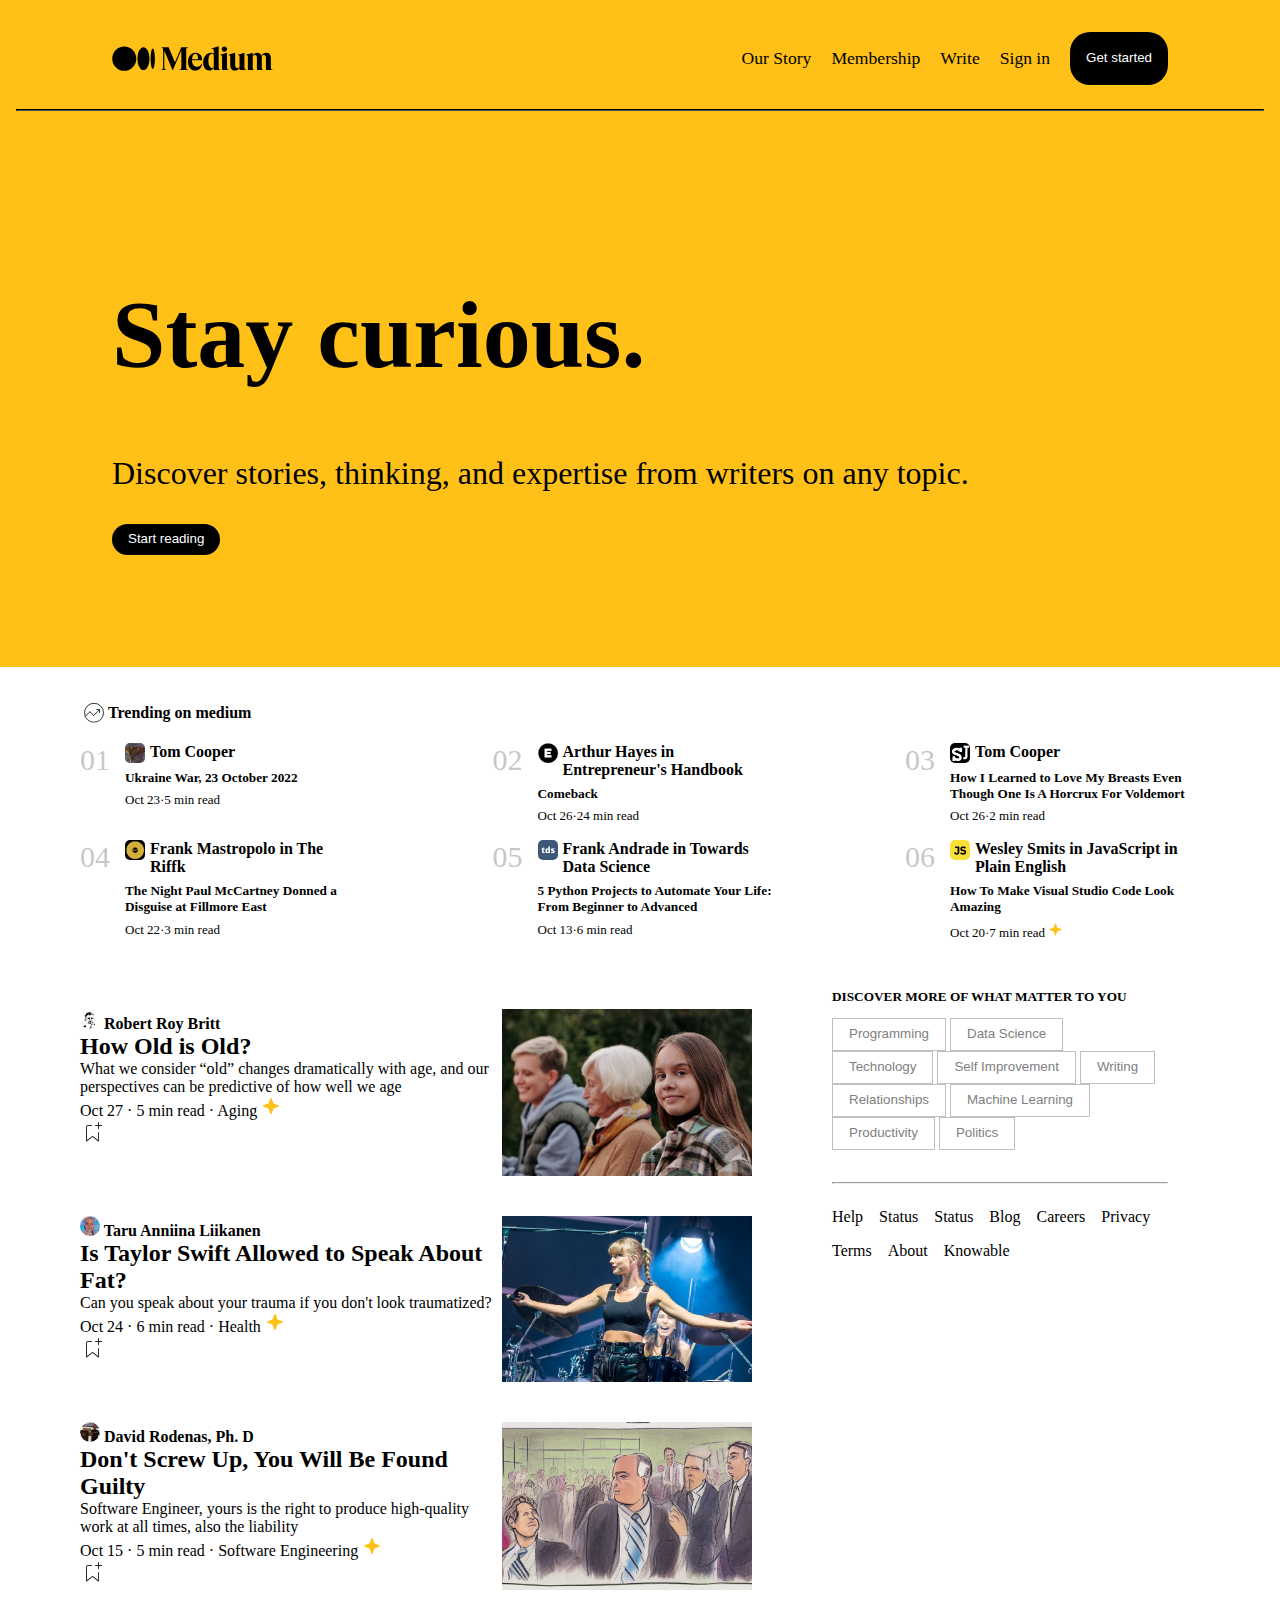
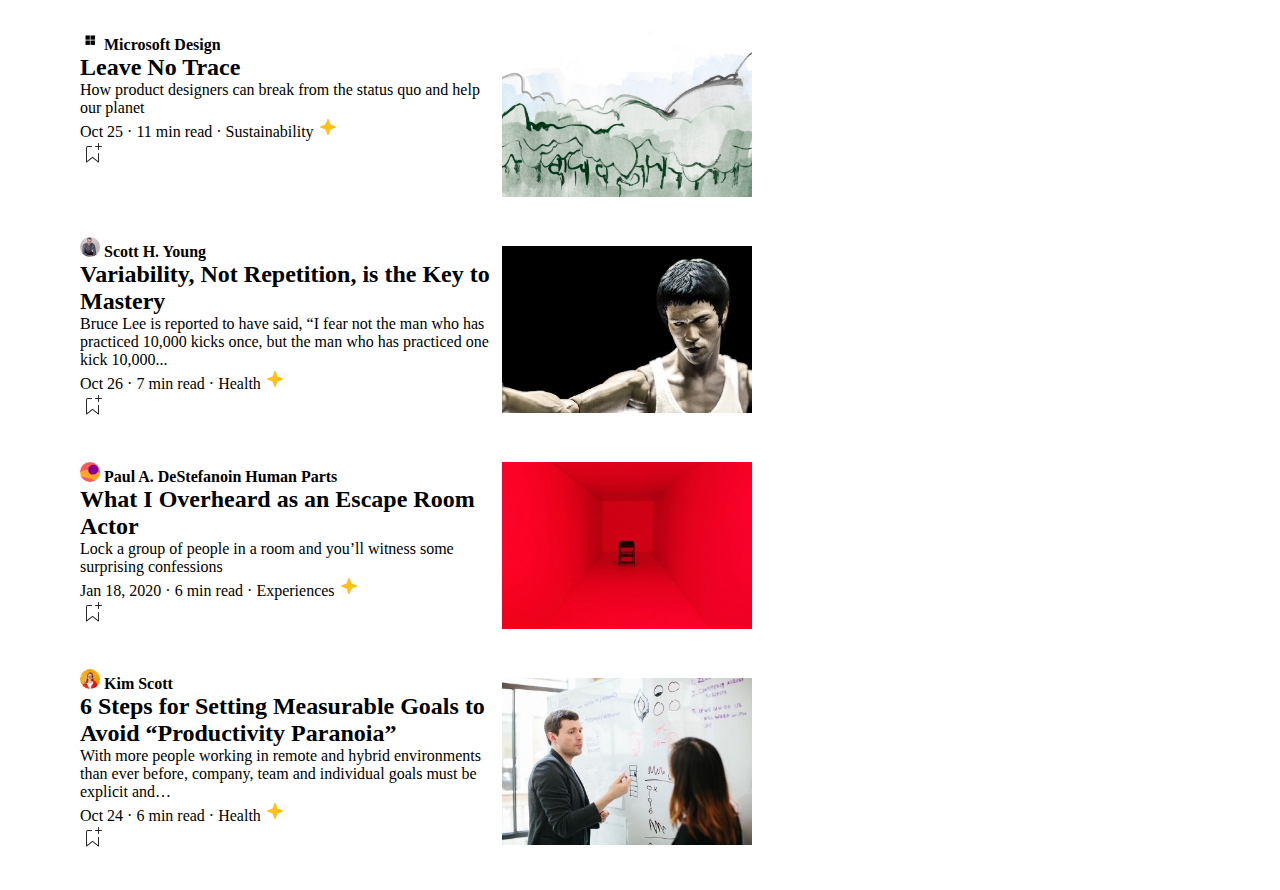
==== index.html @ c9908cb6 "Initial commit" ====
<!DOCTYPE html>
<html lang="en">
  <head>
    <meta charset="UTF-8" />
    <meta http-equiv="X-UA-Compatible" content="IE=edge" />
    <meta name="viewport" content="width=device-width, initial-scale=1.0" />
    <title>Document</title>
    <!-- <link
      rel="stylesheet"
      href="/S5-P-Medium-Clone-Start/assets/css/reset.css"
    /> -->
    <link rel="stylesheet" href="style.css" />
  </head>
  <body>
    <header>
      <nav class="mainNav">
        <img
          src="/S5-P-Medium-Clone-Start/assets/imgs/svg/logo.svg"
          alt="logo"
        />
        <div class="menu">
          <ul>
            <li>Our Story</li>
            <li>Membership</li>
            <li>Write</li>
            <li>Sign in</li>
          </ul>
          <button>Get started</button>
        </div>
      </nav>
      <hr />
      <div class="start">
        <div class="allStart">
          <h1>Stay curious.</h1>
          <p>
            Discover stories, thinking, and expertise from writers on any topic.
          </p>
          <button>Start reading</button>
        </div>
        <div class="allM">
          <!-- <iframe
            src="/S5-P-Medium-Clone-Start/index.html"
            frameborder="0"
          ></iframe> -->
        </div>
      </div>
    </header>
    <main>
      <div>
        <div class="trending">
          <div class="icon-trend">
            <img
              src="/S5-P-Medium-Clone-Start/assets/imgs/svg/trending.svg"
              alt="trending"
              style="height: 29px; width: 28px"
            />
            <h4>Trending on medium</h4>
          </div>
          <div class="reviews">
            <!-- TREND 1 -->
            <div class="trend">
              <div class="trendNum">01</div>
              <div>
                <div class="trendInfo">
                  <div>
                    <img
                      src="/S5-P-Medium-Clone-Start/assets/imgs/image01.jpeg"
                      alt=""
                    />
                    <h6>Tom Cooper</h6>
                  </div>
                </div>
                <div class="description">
                  <h5>Ukraine War, 23 October 2022</h5>
                  <p>Oct 23·5 min read</p>
                </div>
              </div>
            </div>

            <!-- FINE -->
            <!-- TREND 2 -->
            <div class="trend">
              <div class="trendNum">02</div>
              <div>
                <div class="trendInfo">
                  <div>
                    <img
                      src="/S5-P-Medium-Clone-Start/assets/imgs/image02.png"
                      alt=""
                    />
                    <h6>Arthur Hayes in Entrepreneur's Handbook</h6>
                  </div>
                </div>
                <div class="description">
                  <h5>Comeback</h5>
                  <p>Oct 26·24 min read</p>
                </div>
              </div>
            </div>
            <!-- FINE -->
            <!-- TREND 3 -->
            <div class="trend">
              <div class="trendNum">03</div>
              <div>
                <div class="trendInfo">
                  <div>
                    <img
                      src="/S5-P-Medium-Clone-Start/assets/imgs/image03.jpeg"
                      alt=""
                    />
                    <h6>Tom Cooper</h6>
                  </div>
                </div>
                <div class="description">
                  <h5>
                    How I Learned to Love My Breasts Even Though One Is A
                    Horcrux For Voldemort
                  </h5>
                  <p>Oct 26·2 min read</p>
                </div>
              </div>
            </div>
            <!-- FINE -->
            <!-- TREND 4-->
            <div class="trend">
              <div class="trendNum">04</div>
              <div>
                <div class="trendInfo">
                  <div>
                    <img
                      src="/S5-P-Medium-Clone-Start/assets/imgs/image04.png"
                      alt=""
                    />
                    <h6>Frank Mastropolo in The Riffk</h6>
                  </div>
                </div>
                <div class="description">
                  <h5>
                    The Night Paul McCartney Donned a Disguise at Fillmore East
                  </h5>
                  <p>Oct 22·3 min read</p>
                </div>
              </div>
            </div>
            <!-- FINE -->
            <!-- TREND 5-->
            <div class="trend">
              <div class="trendNum">05</div>
              <div>
                <div class="trendInfo">
                  <div>
                    <img
                      src="/S5-P-Medium-Clone-Start/assets/imgs/image05.jpeg"
                      alt=""
                    />
                    <h6>Frank Andrade in Towards Data Science</h6>
                  </div>
                </div>
                <div class="description">
                  <h5>
                    5 Python Projects to Automate Your Life: From Beginner to
                    Advanced
                  </h5>
                  <p>Oct 13·6 min read</p>
                </div>
              </div>
            </div>
            <!-- FINE -->
            <!-- TREND 6 -->
            <div class="trend">
              <div class="trendNum">06</div>
              <div>
                <div class="trendInfo">
                  <div>
                    <img
                      src="/S5-P-Medium-Clone-Start/assets/imgs/image06.png"
                      alt=""
                    />
                    <h6>Wesley Smits in JavaScript in Plain English</h6>
                  </div>
                </div>
                <div class="description">
                  <h5>How To Make Visual Studio Code Look Amazing</h5>
                  <p>
                    Oct 20·7 min read
                    <img
                      src="/S5-P-Medium-Clone-Start/assets/imgs/svg/star.svg"
                      alt="star"
                      style="height: 15px; width: 15px; cursor: pointer"
                    />
                  </p>
                </div>
              </div>
            </div>
          </div>
        </div>
        <!-- FINE -->
      </div>
      <div class="secondPosts">
        <article id="secondArticle">
          <div class="sezione">
            <div class="write">
              <h4>
                <img src="./S5-P-Medium-Clone-Start/assets/imgs/image07.jpeg" />
                Robert Roy Britt
              </h4>
              <h5>How Old is Old?</h5>
              <p>
                What we consider “old” changes dramatically with age, and our
                perspectives can be predictive of how well we age
              </p>
              <div class="card">
                <p>
                  Oct 27 · 5 min read · Aging
                  <img
                    src="./S5-P-Medium-Clone-Start/assets/imgs/svg/star.svg"
                    alt="star"
                  />
                </p>
                <p class="bookmark">
                  <img
                    src="./S5-P-Medium-Clone-Start/assets/imgs/svg/bookmark.svg"
                    alt="bookmark"
                  />
                </p>
              </div>
            </div>
            <img
              src="./S5-P-Medium-Clone-Start/assets/imgs/image08.jpeg"
              alt="Smiling people"
            />
          </div>

          <div class="sezione">
            <div class="write">
              <h4>
                <img
                  src="./S5-P-Medium-Clone-Start/assets/imgs/image09.jpeg"
                  alt="foto"
                />
                Taru Anniina Liikanen
              </h4>
              <h5>Is Taylor Swift Allowed to Speak About Fat?</h5>
              <p>
                Can you speak about your trauma if you don't look traumatized?
              </p>
              <div class="card">
                <p>
                  Oct 24 · 6 min read · Health
                  <img
                    src="./S5-P-Medium-Clone-Start/assets/imgs/svg/star.svg"
                    alt="star"
                  />
                </p>
                <p class="bookmark">
                  <img
                    src="./S5-P-Medium-Clone-Start/assets/imgs/svg/bookmark.svg"
                    alt="bookmark"
                  />
                </p>
              </div>
            </div>
            <img
              src="./S5-P-Medium-Clone-Start/assets/imgs/image10.jpeg"
              alt="Taylor"
            />
          </div>

          <div class="sezione">
            <div class="write">
              <h4>
                <img
                  src="./S5-P-Medium-Clone-Start/assets/imgs/image11.jpeg"
                  alt="foto"
                />
                David Rodenas, Ph. D
              </h4>
              <h5>Don't Screw Up, You Will Be Found Guilty</h5>
              <p>
                Software Engineer, yours is the right to produce high-quality
                work at all times, also the liability
              </p>
              <div class="card">
                <p>
                  Oct 15 · 5 min read · Software Engineering
                  <img
                    src="./S5-P-Medium-Clone-Start/assets/imgs/svg/star.svg"
                    alt="star"
                  />
                </p>
                <p class="bookmark">
                  <img
                    src="./S5-P-Medium-Clone-Start/assets/imgs/svg/bookmark.svg"
                    alt="bookmark"
                  />
                </p>
              </div>
            </div>
            <img
              src="./S5-P-Medium-Clone-Start/assets/imgs/image12.png"
              alt="draw"
            />
          </div>

          <div class="sezione">
            <div class="write">
              <h4>
                <img
                  src="./S5-P-Medium-Clone-Start/assets/imgs/image13.png"
                  alt="logo Microsoft"
                />
                Microsoft Design
              </h4>
              <h5>Leave No Trace</h5>
              <p>
                How product designers can break from the status quo and help our
                planet
              </p>
              <div class="card">
                <p>
                  Oct 25 · 11 min read · Sustainability
                  <img
                    src="./S5-P-Medium-Clone-Start/assets/imgs/svg/star.svg"
                    alt="star"
                  />
                </p>
                <p class="bookmark">
                  <img
                    src="./S5-P-Medium-Clone-Start/assets/imgs/svg/bookmark.svg"
                    alt="bookmark"
                  />
                </p>
              </div>
            </div>
            <img
              src="./S5-P-Medium-Clone-Start/assets/imgs/image14.png"
              alt="draw"
            />
          </div>

          <div class="sezione">
            <div class="write">
              <h4>
                <img
                  src="./S5-P-Medium-Clone-Start/assets/imgs/image15.jpeg"
                  alt="foto"
                />
                Scott H. Young
              </h4>
              <h5>Variability, Not Repetition, is the Key to Mastery</h5>
              <p>
                Bruce Lee is reported to have said, “I fear not the man who has
                practiced 10,000 kicks once, but the man who has practiced one
                kick 10,000...
              </p>
              <div class="card">
                <p>
                  Oct 26 · 7 min read · Health
                  <img
                    src="./S5-P-Medium-Clone-Start/assets/imgs/svg/star.svg"
                    alt="star"
                  />
                </p>
                <p class="bookmark">
                  <img
                    src="./S5-P-Medium-Clone-Start/assets/imgs/svg/bookmark.svg"
                    alt="bookmark"
                  />
                </p>
              </div>
            </div>
            <img
              src="./S5-P-Medium-Clone-Start/assets/imgs/image16.jpg"
              alt="bruce lee"
            />
          </div>

          <div class="sezione">
            <div class="write">
              <h4>
                <img
                  src="./S5-P-Medium-Clone-Start/assets/imgs/image17.png"
                  alt="circle"
                />
                Paul A. DeStefanoin Human Parts
              </h4>
              <h5>What I Overheard as an Escape Room Actor</h5>
              <p>
                Lock a group of people in a room and you’ll witness some
                surprising confessions
              </p>
              <div class="card">
                <p>
                  Jan 18, 2020 · 6 min read · Experiences
                  <img
                    src="./S5-P-Medium-Clone-Start/assets/imgs/svg/star.svg"
                    alt="star"
                  />
                </p>
                <p class="bookmark">
                  <img
                    src="./S5-P-Medium-Clone-Start/assets/imgs/svg/bookmark.svg"
                    alt="bookmark"
                  />
                </p>
              </div>
            </div>
            <img
              src="./S5-P-Medium-Clone-Start/assets/imgs/image18.jpeg"
              alt="red room"
            />
          </div>

          <div class="sezione">
            <div class="write">
              <h4>
                <img
                  src="./S5-P-Medium-Clone-Start/assets/imgs/image19.jpeg"
                  alt="foto "
                />
                Kim Scott
              </h4>
              <h5>
                6 Steps for Setting Measurable Goals to Avoid “Productivity
                Paranoia”
              </h5>
              <p>
                With more people working in remote and hybrid environments than
                ever before, company, team and individual goals must be explicit
                and…
              </p>
              <div class="card">
                <p>
                  Oct 24 · 6 min read · Health
                  <img
                    src="./S5-P-Medium-Clone-Start/assets/imgs/svg/star.svg"
                    alt="star"
                  />
                </p>
                <p class="bookmark">
                  <img
                    src="./S5-P-Medium-Clone-Start/assets/imgs/svg/bookmark.svg"
                    alt="bookmark"
                  />
                </p>
              </div>
            </div>
            <img
              src="./S5-P-Medium-Clone-Start/assets/imgs/image20.jpg"
              alt="talking"
            />
          </div>
        </article>
        <aside>
          <h5>DISCOVER MORE OF WHAT MATTER TO YOU</h5>
          <button class="forYou">Programming</button>
          <button class="forYou">Data Science</button>
          <button class="forYou">Technology</button>
          <button class="forYou">Self Improvement</button>
          <button class="forYou">Writing</button>
          <button class="forYou">Relationships</button>
          <button class="forYou">Machine Learning</button>
          <button class="forYou">Productivity</button>
          <button class="forYou">Politics</button>
          <hr />
          <ul>
            <li>Help</li>
            <li>Status</li>
            <li>Status</li>
            <li>Blog</li>
            <li>Careers</li>
            <li>Privacy</li>
            <li>Terms</li>
            <li>About</li>
            <li>Knowable</li>
          </ul>
        </aside>
      </div>
    </main>
  </body>
</html>
---- style.css ----
@import url("https://fonts.googleapis.com/css2?family=Spectral:wght@400;700&display=swap");
header {
  background-color: #ffc017;
  padding: 1em;
}

.mainNav {
  /* position: sticky; */
}

body {
  margin: 0px;
}

.mainNav {
  display: flex;
  justify-content: space-between;
  padding: 1em;
  margin: 0 5em;
}

.mainNav ul {
  list-style-type: none;
  display: flex;
}

.mainNav li {
  margin-right: 20px;
  font-size: 1.1em;
  cursor: pointer;
}

.menu {
  display: flex;
}

button {
  border: none;
  background-color: black;
  color: white;
  border-radius: 20px;
  padding: 7px 16px 9px;
}

header hr {
  border-color: black;
}

.allStart p {
  margin-bottom: 1em;
}

.start {
  padding: 6em;
}

.start h1 {
  font-size: 96px;
}

.start p {
  font-size: xx-large;
}

main > div {
  display: flex;
}

.icon-trend {
  display: flex;
  justify-content: left;
  flex-direction: row;
  align-items: center;
}

.reviews {
  display: flex;
  flex-wrap: wrap;
  /* box-sizing: inherit; */
  justify-content: space-between;
  /* margin: 1.5em 0 0 0; */
}

.trending {
  margin: 1em 5em 1em 5em;
}

.trend {
  display: flex;
  padding-right: 15px;
  width: 25%;
  margin-bottom: 1em;
}

.trendNum {
  font-size: 30px;
  /* width: 40px; */
  margin-right: 0.5em;
  color: rgba(128, 128, 128, 0.461);
}

/* .trendInfo {
  padding-bottom: 1em;
} */

.trendInfo > div {
  display: flex;
}

.trendInfo h6 {
  font-size: 16px;
  margin: 0 0 0 5px;
}

.description h5 {
  font-weight: bold;
  margin: 0.5em 0 0.5em;
  /* font-size: 22px; */
}

.description p {
  font-size: 13px;
  margin: 0em;
}

.trend .trendInfo > div > img {
  width: 20px;
  height: 20px;
  border-radius: 5px;
}

/* .trendInfo > div > img {
  width: 20px;
  height: 20px;
  border-radius: 5px;
} */

.tweet .description {
  display: block;
}

.photo {
  width: 200px;
  height: 134px;
}

.secondPosts {
  margin: 1em 5em 1em 5em;
}

.secondPosts .description {
  font-size: 22px;
}

.secondPosts .description h6 {
  margin: 0;
  font-weight: 400;
}

.tweet > .post > .trendInfo > div > img {
  width: 20px;
  height: 20px;
  border-radius: 5px;
}

aside {
  width: 30%;
  margin-left: 5em;
}

.forYou {
  border: 1px solid rgba(128, 128, 128, 0.504);
  background-color: white;
  color: grey;
  border-radius: 0px;
  cursor: pointer;
}

/*  */
#secondArticle {
  display: flex;
  flex-direction: column;
  justify-content: center;
  width: 60%;
}
.sezione {
  display: flex;
  align-items: center;
  justify-content: space-between;
  padding: 20px 0;
}
#secondArticle .sezione .write {
  align-self: stretch;
}
.write h5 {
  font-weight: 900;
  font-size: 1.5em;
}
.sezione > img {
  width: 250px;
}
#secondArticle h4,
h5,
h6,
p {
  margin: 0;
}

.write > h4 > img {
  height: 20px;
  width: 20px;
  border-radius: 20px;
}

aside hr {
  color: lightgrey;
  margin-top: 2em;
}

aside ul {
  list-style-type: none;
  display: flex;
  flex-wrap: wrap;
  padding: 0;
}

aside li {
  margin: 0.5em 1em 0.5em 0em;
}

aside h5 {
  margin-bottom: 1em;
}
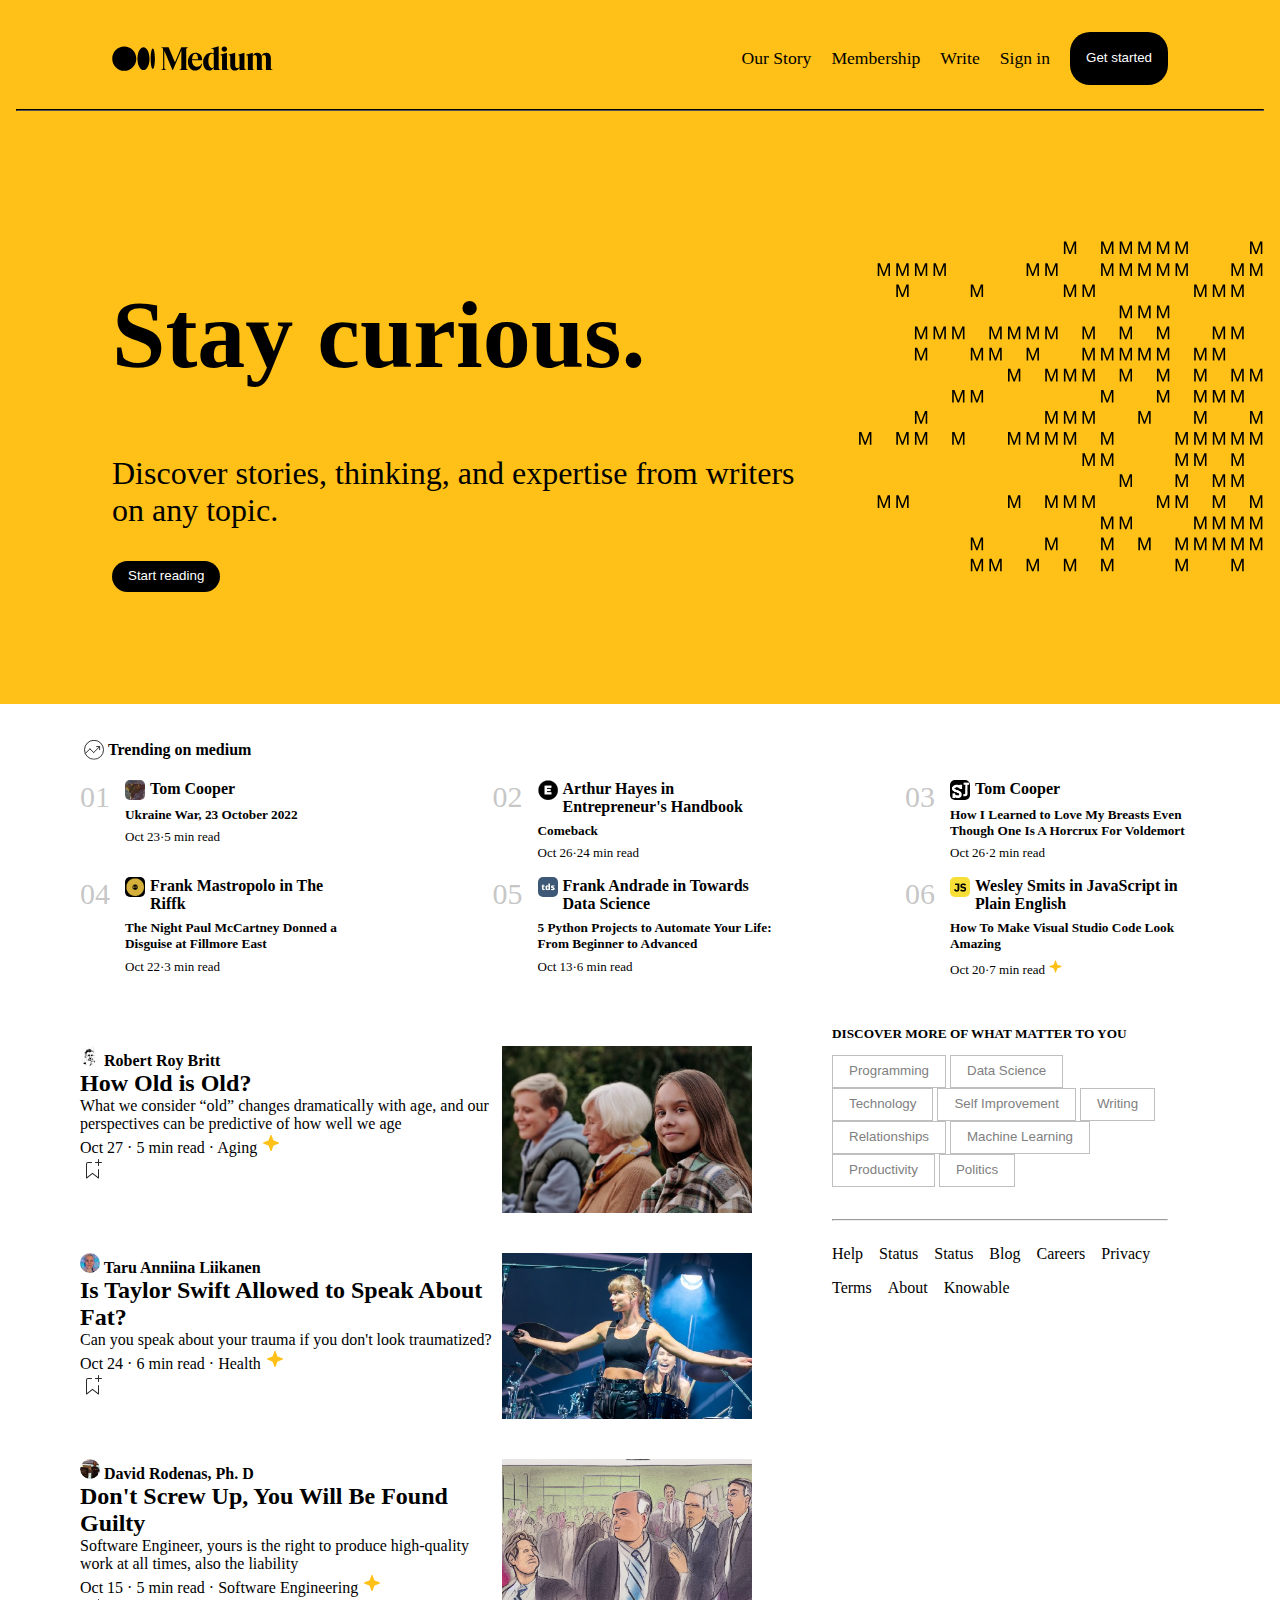
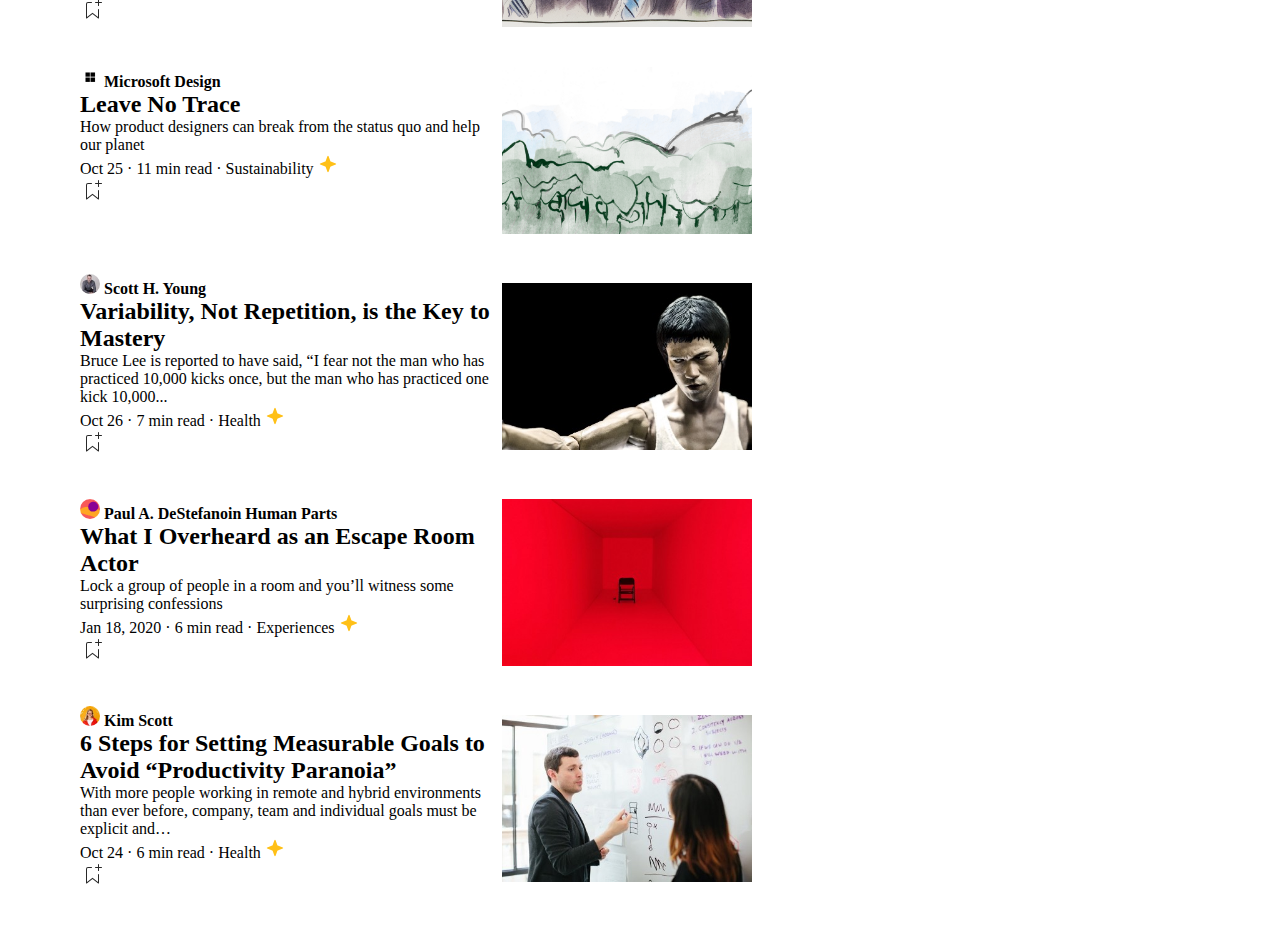
==== commit bcf85dff: "update" ====
--- a/index.html
+++ b/index.html
@@ -42,6 +42,9227 @@
             src="/S5-P-Medium-Clone-Start/index.html"
             frameborder="0"
           ></iframe> -->
+          <!DOCTYPE html>
+          <html lang="en">
+            <head>
+              <meta charset="UTF-8" />
+              <meta http-equiv="X-UA-Compatible" content="IE=edge" />
+              <meta
+                name="viewport"
+                content="width=device-width, initial-scale=1.0"
+              />
+              <!--aggiungi link al reset.css -->
+              <title>Document</title>
+            </head>
+
+            <body>
+              <!-- ARTWORK con "M" ripetute -->
+              <svg
+                xmlns="http://www.w3.org/2000/svg"
+                viewBox="0 0 585 462"
+                width="585"
+                height="462"
+                preserveAspectRatio="xMidYMid meet"
+                style="
+                  width: 100%;
+                  height: 100%;
+                  transform: translate3d(0px, 0px, 0px);
+                  content-visibility: visible;
+                "
+              >
+                <defs>
+                  <clipPath id="__lottie_element_3372">
+                    <rect width="585" height="462" x="0" y="0"></rect>
+                  </clipPath>
+                </defs>
+                <g clip-path="url(#__lottie_element_3372)">
+                  <g
+                    fill="rgb(0,0,0)"
+                    font-size="22"
+                    font-family="Shne"
+                    font-style="normal"
+                    font-weight="normal"
+                    aria-label=" M M M M M M M M M M M M M M
+            M M M M M M M M M M M M M M M M M M M M M
+           M M M M M M M M M M M M M M M M M M M M M M M M M
+            M M M M M M M M M M M M
+            M M M M M M M M M M M M M M M M M M M
+            M M M M M M M M M M M M M M M M M M M M M
+            M M M M M M M M M M M M M M
+           M M M M M M M M M M M M M M M M M
+           M M M M M M M M M M M M M M M M M M M
+            M M M M M M M M M M M M M M M M M M M M M M M
+           M M M M M M M M M M M M
+            M M M M M M M M M M M M
+            M M M M M M M M M M M M M M M M M M M M M
+            M M M M M M M M M M M
+            M M M M M M M M M M M M M M M M M
+            M M M M M M M M M M M M M M M M
+           "
+                    transform="matrix(1,0,0,1,291,232)"
+                    opacity="1"
+                    style="display: block"
+                  >
+                    <g
+                      stroke-linecap="butt"
+                      stroke-linejoin="round"
+                      stroke-miterlimit="4"
+                      transform="matrix(1,0,0,1,-33.238014221191406,-187.70428466796875)"
+                      opacity="0"
+                      style="display: inherit"
+                    >
+                      <g transform="scale(0.22,0.22)">
+                        <g style="display: none"></g>
+                      </g>
+                    </g>
+                    <g
+                      stroke-linecap="butt"
+                      stroke-linejoin="round"
+                      stroke-miterlimit="4"
+                      transform="matrix(1,0,0,1,-28.6619930267334,-187.70428466796875)"
+                      opacity="0"
+                      style="display: inherit"
+                    >
+                      <g transform="scale(0.22,0.22)">
+                        <g
+                          transform="matrix(1,0,0,1,0,0)"
+                          opacity="1"
+                          style="display: block"
+                        >
+                          <path
+                            d=" M46.82899856567383,0 C46.82899856567383,0 68.98500061035156,-59.518001556396484 68.98500061035156,-59.518001556396484 C68.98500061035156,-59.518001556396484 68.98500061035156,0 68.98500061035156,0 C68.98500061035156,0 77.947998046875,0 77.947998046875,0 C77.947998046875,0 77.947998046875,-72.30799865722656 77.947998046875,-72.30799865722656 C77.947998046875,-72.30799865722656 65.15799713134766,-72.30799865722656 65.15799713134766,-72.30799865722656 C65.15799713134766,-72.30799865722656 43.10300064086914,-12.890999794006348 43.10300064086914,-12.890999794006348 C43.10300064086914,-12.890999794006348 21.14900016784668,-72.30799865722656 21.14900016784668,-72.30799865722656 C21.14900016784668,-72.30799865722656 7.955999851226807,-72.30799865722656 7.955999851226807,-72.30799865722656 C7.955999851226807,-72.30799865722656 7.955999851226807,0 7.955999851226807,0 C7.955999851226807,0 17.020000457763672,0 17.020000457763672,0 C17.020000457763672,0 17.020000457763672,-59.518001556396484 17.020000457763672,-59.518001556396484 C17.020000457763672,-59.518001556396484 39.07500076293945,0 39.07500076293945,0 C39.07500076293945,0 46.82899856567383,0 46.82899856567383,0z"
+                          ></path>
+                          <g opacity="1" transform="matrix(1,0,0,1,0,0)"></g>
+                        </g>
+                      </g>
+                    </g>
+                    <g
+                      stroke-linecap="butt"
+                      stroke-linejoin="round"
+                      stroke-miterlimit="4"
+                      transform="matrix(1,0,0,1,-9.940010070800781,-187.70428466796875)"
+                      opacity="0"
+                      style="display: inherit"
+                    >
+                      <g transform="scale(0.22,0.22)">
+                        <g style="display: none"></g>
+                      </g>
+                    </g>
+                    <g
+                      stroke-linecap="butt"
+                      stroke-linejoin="round"
+                      stroke-miterlimit="4"
+                      transform="matrix(1,0,0,1,-5.363988876342773,-187.70428466796875)"
+                      opacity="0"
+                      style="display: inherit"
+                    >
+                      <g transform="scale(0.22,0.22)">
+                        <g
+                          transform="matrix(1,0,0,1,0,0)"
+                          opacity="1"
+                          style="display: block"
+                        >
+                          <path
+                            d=" M46.82899856567383,0 C46.82899856567383,0 68.98500061035156,-59.518001556396484 68.98500061035156,-59.518001556396484 C68.98500061035156,-59.518001556396484 68.98500061035156,0 68.98500061035156,0 C68.98500061035156,0 77.947998046875,0 77.947998046875,0 C77.947998046875,0 77.947998046875,-72.30799865722656 77.947998046875,-72.30799865722656 C77.947998046875,-72.30799865722656 65.15799713134766,-72.30799865722656 65.15799713134766,-72.30799865722656 C65.15799713134766,-72.30799865722656 43.10300064086914,-12.890999794006348 43.10300064086914,-12.890999794006348 C43.10300064086914,-12.890999794006348 21.14900016784668,-72.30799865722656 21.14900016784668,-72.30799865722656 C21.14900016784668,-72.30799865722656 7.955999851226807,-72.30799865722656 7.955999851226807,-72.30799865722656 C7.955999851226807,-72.30799865722656 7.955999851226807,0 7.955999851226807,0 C7.955999851226807,0 17.020000457763672,0 17.020000457763672,0 C17.020000457763672,0 17.020000457763672,-59.518001556396484 17.020000457763672,-59.518001556396484 C17.020000457763672,-59.518001556396484 39.07500076293945,0 39.07500076293945,0 C39.07500076293945,0 46.82899856567383,0 46.82899856567383,0z"
+                          ></path>
+                          <g opacity="1" transform="matrix(1,0,0,1,0,0)"></g>
+                        </g>
+                      </g>
+                    </g>
+                    <g
+                      stroke-linecap="butt"
+                      stroke-linejoin="round"
+                      stroke-miterlimit="4"
+                      transform="matrix(1,0,0,1,13.357994079589844,-187.70428466796875)"
+                      opacity="0"
+                      style="display: inherit"
+                    >
+                      <g transform="scale(0.22,0.22)">
+                        <g style="display: none"></g>
+                      </g>
+                    </g>
+                    <g
+                      stroke-linecap="butt"
+                      stroke-linejoin="round"
+                      stroke-miterlimit="4"
+                      transform="matrix(1,0,0,1,17.93400001525879,-187.70428466796875)"
+                      opacity="0"
+                      style="display: inherit"
+                    >
+                      <g transform="scale(0.22,0.22)">
+                        <g
+                          transform="matrix(1,0,0,1,0,0)"
+                          opacity="1"
+                          style="display: block"
+                        >
+                          <path
+                            d=" M46.82899856567383,0 C46.82899856567383,0 68.98500061035156,-59.518001556396484 68.98500061035156,-59.518001556396484 C68.98500061035156,-59.518001556396484 68.98500061035156,0 68.98500061035156,0 C68.98500061035156,0 77.947998046875,0 77.947998046875,0 C77.947998046875,0 77.947998046875,-72.30799865722656 77.947998046875,-72.30799865722656 C77.947998046875,-72.30799865722656 65.15799713134766,-72.30799865722656 65.15799713134766,-72.30799865722656 C65.15799713134766,-72.30799865722656 43.10300064086914,-12.890999794006348 43.10300064086914,-12.890999794006348 C43.10300064086914,-12.890999794006348 21.14900016784668,-72.30799865722656 21.14900016784668,-72.30799865722656 C21.14900016784668,-72.30799865722656 7.955999851226807,-72.30799865722656 7.955999851226807,-72.30799865722656 C7.955999851226807,-72.30799865722656 7.955999851226807,0 7.955999851226807,0 C7.955999851226807,0 17.020000457763672,0 17.020000457763672,0 C17.020000457763672,0 17.020000457763672,-59.518001556396484 17.020000457763672,-59.518001556396484 C17.020000457763672,-59.518001556396484 39.07500076293945,0 39.07500076293945,0 C39.07500076293945,0 46.82899856567383,0 46.82899856567383,0z"
+                          ></path>
+                          <g opacity="1" transform="matrix(1,0,0,1,0,0)"></g>
+                        </g>
+                      </g>
+                    </g>
+                    <g
+                      stroke-linecap="butt"
+                      stroke-linejoin="round"
+                      stroke-miterlimit="4"
+                      transform="matrix(1,0,0,1,36.65599822998047,-187.70428466796875)"
+                      opacity="0"
+                      style="display: inherit"
+                    >
+                      <g transform="scale(0.22,0.22)">
+                        <g style="display: none"></g>
+                      </g>
+                    </g>
+                    <g
+                      stroke-linecap="butt"
+                      stroke-linejoin="round"
+                      stroke-miterlimit="4"
+                      transform="matrix(1,0,0,1,41.23198699951172,-187.70428466796875)"
+                      opacity="1"
+                      style="display: inherit"
+                    >
+                      <g transform="scale(0.22,0.22)">
+                        <g
+                          transform="matrix(1,0,0,1,0,0)"
+                          opacity="1"
+                          style="display: block"
+                        >
+                          <path
+                            d=" M46.82899856567383,0 C46.82899856567383,0 68.98500061035156,-59.518001556396484 68.98500061035156,-59.518001556396484 C68.98500061035156,-59.518001556396484 68.98500061035156,0 68.98500061035156,0 C68.98500061035156,0 77.947998046875,0 77.947998046875,0 C77.947998046875,0 77.947998046875,-72.30799865722656 77.947998046875,-72.30799865722656 C77.947998046875,-72.30799865722656 65.15799713134766,-72.30799865722656 65.15799713134766,-72.30799865722656 C65.15799713134766,-72.30799865722656 43.10300064086914,-12.890999794006348 43.10300064086914,-12.890999794006348 C43.10300064086914,-12.890999794006348 21.14900016784668,-72.30799865722656 21.14900016784668,-72.30799865722656 C21.14900016784668,-72.30799865722656 7.955999851226807,-72.30799865722656 7.955999851226807,-72.30799865722656 C7.955999851226807,-72.30799865722656 7.955999851226807,0 7.955999851226807,0 C7.955999851226807,0 17.020000457763672,0 17.020000457763672,0 C17.020000457763672,0 17.020000457763672,-59.518001556396484 17.020000457763672,-59.518001556396484 C17.020000457763672,-59.518001556396484 39.07500076293945,0 39.07500076293945,0 C39.07500076293945,0 46.82899856567383,0 46.82899856567383,0z"
+                          ></path>
+                          <g opacity="1" transform="matrix(1,0,0,1,0,0)"></g>
+                        </g>
+                      </g>
+                    </g>
+                    <g
+                      stroke-linecap="butt"
+                      stroke-linejoin="round"
+                      stroke-miterlimit="4"
+                      transform="matrix(1,0,0,1,59.954002380371094,-187.70428466796875)"
+                      opacity="1"
+                      style="display: inherit"
+                    >
+                      <g transform="scale(0.22,0.22)">
+                        <g style="display: none"></g>
+                      </g>
+                    </g>
+                    <g
+                      stroke-linecap="butt"
+                      stroke-linejoin="round"
+                      stroke-miterlimit="4"
+                      transform="matrix(1,0,0,1,64.52999114990234,-187.70428466796875)"
+                      opacity="0"
+                      style="display: inherit"
+                    >
+                      <g transform="scale(0.22,0.22)">
+                        <g
+                          transform="matrix(1,0,0,1,0,0)"
+                          opacity="1"
+                          style="display: block"
+                        >
+                          <path
+                            d=" M46.82899856567383,0 C46.82899856567383,0 68.98500061035156,-59.518001556396484 68.98500061035156,-59.518001556396484 C68.98500061035156,-59.518001556396484 68.98500061035156,0 68.98500061035156,0 C68.98500061035156,0 77.947998046875,0 77.947998046875,0 C77.947998046875,0 77.947998046875,-72.30799865722656 77.947998046875,-72.30799865722656 C77.947998046875,-72.30799865722656 65.15799713134766,-72.30799865722656 65.15799713134766,-72.30799865722656 C65.15799713134766,-72.30799865722656 43.10300064086914,-12.890999794006348 43.10300064086914,-12.890999794006348 C43.10300064086914,-12.890999794006348 21.14900016784668,-72.30799865722656 21.14900016784668,-72.30799865722656 C21.14900016784668,-72.30799865722656 7.955999851226807,-72.30799865722656 7.955999851226807,-72.30799865722656 C7.955999851226807,-72.30799865722656 7.955999851226807,0 7.955999851226807,0 C7.955999851226807,0 17.020000457763672,0 17.020000457763672,0 C17.020000457763672,0 17.020000457763672,-59.518001556396484 17.020000457763672,-59.518001556396484 C17.020000457763672,-59.518001556396484 39.07500076293945,0 39.07500076293945,0 C39.07500076293945,0 46.82899856567383,0 46.82899856567383,0z"
+                          ></path>
+                          <g opacity="1" transform="matrix(1,0,0,1,0,0)"></g>
+                        </g>
+                      </g>
+                    </g>
+                    <g
+                      stroke-linecap="butt"
+                      stroke-linejoin="round"
+                      stroke-miterlimit="4"
+                      transform="matrix(1,0,0,1,83.25200653076172,-187.70428466796875)"
+                      opacity="0"
+                      style="display: inherit"
+                    >
+                      <g transform="scale(0.22,0.22)">
+                        <g style="display: none"></g>
+                      </g>
+                    </g>
+                    <g
+                      stroke-linecap="butt"
+                      stroke-linejoin="round"
+                      stroke-miterlimit="4"
+                      transform="matrix(1,0,0,1,87.82799530029297,-187.70428466796875)"
+                      opacity="1"
+                      style="display: inherit"
+                    >
+                      <g transform="scale(0.22,0.22)">
+                        <g
+                          transform="matrix(1,0,0,1,0,0)"
+                          opacity="1"
+                          style="display: block"
+                        >
+                          <path
+                            d=" M46.82899856567383,0 C46.82899856567383,0 68.98500061035156,-59.518001556396484 68.98500061035156,-59.518001556396484 C68.98500061035156,-59.518001556396484 68.98500061035156,0 68.98500061035156,0 C68.98500061035156,0 77.947998046875,0 77.947998046875,0 C77.947998046875,0 77.947998046875,-72.30799865722656 77.947998046875,-72.30799865722656 C77.947998046875,-72.30799865722656 65.15799713134766,-72.30799865722656 65.15799713134766,-72.30799865722656 C65.15799713134766,-72.30799865722656 43.10300064086914,-12.890999794006348 43.10300064086914,-12.890999794006348 C43.10300064086914,-12.890999794006348 21.14900016784668,-72.30799865722656 21.14900016784668,-72.30799865722656 C21.14900016784668,-72.30799865722656 7.955999851226807,-72.30799865722656 7.955999851226807,-72.30799865722656 C7.955999851226807,-72.30799865722656 7.955999851226807,0 7.955999851226807,0 C7.955999851226807,0 17.020000457763672,0 17.020000457763672,0 C17.020000457763672,0 17.020000457763672,-59.518001556396484 17.020000457763672,-59.518001556396484 C17.020000457763672,-59.518001556396484 39.07500076293945,0 39.07500076293945,0 C39.07500076293945,0 46.82899856567383,0 46.82899856567383,0z"
+                          ></path>
+                          <g opacity="1" transform="matrix(1,0,0,1,0,0)"></g>
+                        </g>
+                      </g>
+                    </g>
+                    <g
+                      stroke-linecap="butt"
+                      stroke-linejoin="round"
+                      stroke-miterlimit="4"
+                      transform="matrix(1,0,0,1,106.54999542236328,-187.70428466796875)"
+                      opacity="1"
+                      style="display: inherit"
+                    >
+                      <g transform="scale(0.22,0.22)">
+                        <g style="display: none"></g>
+                      </g>
+                    </g>
+                    <g
+                      stroke-linecap="butt"
+                      stroke-linejoin="round"
+                      stroke-miterlimit="4"
+                      transform="matrix(1,0,0,1,111.1259994506836,-187.70428466796875)"
+                      opacity="1"
+                      style="display: inherit"
+                    >
+                      <g transform="scale(0.22,0.22)">
+                        <g
+                          transform="matrix(1,0,0,1,0,0)"
+                          opacity="1"
+                          style="display: block"
+                        >
+                          <path
+                            d=" M46.82899856567383,0 C46.82899856567383,0 68.98500061035156,-59.518001556396484 68.98500061035156,-59.518001556396484 C68.98500061035156,-59.518001556396484 68.98500061035156,0 68.98500061035156,0 C68.98500061035156,0 77.947998046875,0 77.947998046875,0 C77.947998046875,0 77.947998046875,-72.30799865722656 77.947998046875,-72.30799865722656 C77.947998046875,-72.30799865722656 65.15799713134766,-72.30799865722656 65.15799713134766,-72.30799865722656 C65.15799713134766,-72.30799865722656 43.10300064086914,-12.890999794006348 43.10300064086914,-12.890999794006348 C43.10300064086914,-12.890999794006348 21.14900016784668,-72.30799865722656 21.14900016784668,-72.30799865722656 C21.14900016784668,-72.30799865722656 7.955999851226807,-72.30799865722656 7.955999851226807,-72.30799865722656 C7.955999851226807,-72.30799865722656 7.955999851226807,0 7.955999851226807,0 C7.955999851226807,0 17.020000457763672,0 17.020000457763672,0 C17.020000457763672,0 17.020000457763672,-59.518001556396484 17.020000457763672,-59.518001556396484 C17.020000457763672,-59.518001556396484 39.07500076293945,0 39.07500076293945,0 C39.07500076293945,0 46.82899856567383,0 46.82899856567383,0z"
+                          ></path>
+                          <g opacity="1" transform="matrix(1,0,0,1,0,0)"></g>
+                        </g>
+                      </g>
+                    </g>
+                    <g
+                      stroke-linecap="butt"
+                      stroke-linejoin="round"
+                      stroke-miterlimit="4"
+                      transform="matrix(1,0,0,1,129.84800720214844,-187.70428466796875)"
+                      opacity="0"
+                      style="display: inherit"
+                    >
+                      <g transform="scale(0.22,0.22)">
+                        <g style="display: none"></g>
+                      </g>
+                    </g>
+                    <g
+                      stroke-linecap="butt"
+                      stroke-linejoin="round"
+                      stroke-miterlimit="4"
+                      transform="matrix(1,0,0,1,134.42401123046875,-187.70428466796875)"
+                      opacity="1"
+                      style="display: inherit"
+                    >
+                      <g transform="scale(0.22,0.22)">
+                        <g
+                          transform="matrix(1,0,0,1,0,0)"
+                          opacity="1"
+                          style="display: block"
+                        >
+                          <path
+                            d=" M46.82899856567383,0 C46.82899856567383,0 68.98500061035156,-59.518001556396484 68.98500061035156,-59.518001556396484 C68.98500061035156,-59.518001556396484 68.98500061035156,0 68.98500061035156,0 C68.98500061035156,0 77.947998046875,0 77.947998046875,0 C77.947998046875,0 77.947998046875,-72.30799865722656 77.947998046875,-72.30799865722656 C77.947998046875,-72.30799865722656 65.15799713134766,-72.30799865722656 65.15799713134766,-72.30799865722656 C65.15799713134766,-72.30799865722656 43.10300064086914,-12.890999794006348 43.10300064086914,-12.890999794006348 C43.10300064086914,-12.890999794006348 21.14900016784668,-72.30799865722656 21.14900016784668,-72.30799865722656 C21.14900016784668,-72.30799865722656 7.955999851226807,-72.30799865722656 7.955999851226807,-72.30799865722656 C7.955999851226807,-72.30799865722656 7.955999851226807,0 7.955999851226807,0 C7.955999851226807,0 17.020000457763672,0 17.020000457763672,0 C17.020000457763672,0 17.020000457763672,-59.518001556396484 17.020000457763672,-59.518001556396484 C17.020000457763672,-59.518001556396484 39.07500076293945,0 39.07500076293945,0 C39.07500076293945,0 46.82899856567383,0 46.82899856567383,0z"
+                          ></path>
+                          <g opacity="1" transform="matrix(1,0,0,1,0,0)"></g>
+                        </g>
+                      </g>
+                    </g>
+                    <g
+                      stroke-linecap="butt"
+                      stroke-linejoin="round"
+                      stroke-miterlimit="4"
+                      transform="matrix(1,0,0,1,153.14599609375,-187.70428466796875)"
+                      opacity="1"
+                      style="display: inherit"
+                    >
+                      <g transform="scale(0.22,0.22)">
+                        <g style="display: none"></g>
+                      </g>
+                    </g>
+                    <g
+                      stroke-linecap="butt"
+                      stroke-linejoin="round"
+                      stroke-miterlimit="4"
+                      transform="matrix(1,0,0,1,157.72198486328125,-187.70428466796875)"
+                      opacity="1"
+                      style="display: inherit"
+                    >
+                      <g transform="scale(0.22,0.22)">
+                        <g
+                          transform="matrix(1,0,0,1,0,0)"
+                          opacity="1"
+                          style="display: block"
+                        >
+                          <path
+                            d=" M46.82899856567383,0 C46.82899856567383,0 68.98500061035156,-59.518001556396484 68.98500061035156,-59.518001556396484 C68.98500061035156,-59.518001556396484 68.98500061035156,0 68.98500061035156,0 C68.98500061035156,0 77.947998046875,0 77.947998046875,0 C77.947998046875,0 77.947998046875,-72.30799865722656 77.947998046875,-72.30799865722656 C77.947998046875,-72.30799865722656 65.15799713134766,-72.30799865722656 65.15799713134766,-72.30799865722656 C65.15799713134766,-72.30799865722656 43.10300064086914,-12.890999794006348 43.10300064086914,-12.890999794006348 C43.10300064086914,-12.890999794006348 21.14900016784668,-72.30799865722656 21.14900016784668,-72.30799865722656 C21.14900016784668,-72.30799865722656 7.955999851226807,-72.30799865722656 7.955999851226807,-72.30799865722656 C7.955999851226807,-72.30799865722656 7.955999851226807,0 7.955999851226807,0 C7.955999851226807,0 17.020000457763672,0 17.020000457763672,0 C17.020000457763672,0 17.020000457763672,-59.518001556396484 17.020000457763672,-59.518001556396484 C17.020000457763672,-59.518001556396484 39.07500076293945,0 39.07500076293945,0 C39.07500076293945,0 46.82899856567383,0 46.82899856567383,0z"
+                          ></path>
+                          <g opacity="1" transform="matrix(1,0,0,1,0,0)"></g>
+                        </g>
+                      </g>
+                    </g>
+                    <g
+                      stroke-linecap="butt"
+                      stroke-linejoin="round"
+                      stroke-miterlimit="4"
+                      transform="matrix(1,0,0,1,176.44398498535156,-187.70428466796875)"
+                      opacity="1"
+                      style="display: inherit"
+                    >
+                      <g transform="scale(0.22,0.22)">
+                        <g style="display: none"></g>
+                      </g>
+                    </g>
+                    <g
+                      stroke-linecap="butt"
+                      stroke-linejoin="round"
+                      stroke-miterlimit="4"
+                      transform="matrix(1,0,0,1,181.01998901367188,-187.70428466796875)"
+                      opacity="1"
+                      style="display: inherit"
+                    >
+                      <g transform="scale(0.22,0.22)">
+                        <g
+                          transform="matrix(1,0,0,1,0,0)"
+                          opacity="1"
+                          style="display: block"
+                        >
+                          <path
+                            d=" M46.82899856567383,0 C46.82899856567383,0 68.98500061035156,-59.518001556396484 68.98500061035156,-59.518001556396484 C68.98500061035156,-59.518001556396484 68.98500061035156,0 68.98500061035156,0 C68.98500061035156,0 77.947998046875,0 77.947998046875,0 C77.947998046875,0 77.947998046875,-72.30799865722656 77.947998046875,-72.30799865722656 C77.947998046875,-72.30799865722656 65.15799713134766,-72.30799865722656 65.15799713134766,-72.30799865722656 C65.15799713134766,-72.30799865722656 43.10300064086914,-12.890999794006348 43.10300064086914,-12.890999794006348 C43.10300064086914,-12.890999794006348 21.14900016784668,-72.30799865722656 21.14900016784668,-72.30799865722656 C21.14900016784668,-72.30799865722656 7.955999851226807,-72.30799865722656 7.955999851226807,-72.30799865722656 C7.955999851226807,-72.30799865722656 7.955999851226807,0 7.955999851226807,0 C7.955999851226807,0 17.020000457763672,0 17.020000457763672,0 C17.020000457763672,0 17.020000457763672,-59.518001556396484 17.020000457763672,-59.518001556396484 C17.020000457763672,-59.518001556396484 39.07500076293945,0 39.07500076293945,0 C39.07500076293945,0 46.82899856567383,0 46.82899856567383,0z"
+                          ></path>
+                          <g opacity="1" transform="matrix(1,0,0,1,0,0)"></g>
+                        </g>
+                      </g>
+                    </g>
+                    <g
+                      stroke-linecap="butt"
+                      stroke-linejoin="round"
+                      stroke-miterlimit="4"
+                      transform="matrix(1,0,0,1,199.7419891357422,-187.70428466796875)"
+                      opacity="0"
+                      style="display: inherit"
+                    >
+                      <g transform="scale(0.22,0.22)">
+                        <g style="display: none"></g>
+                      </g>
+                    </g>
+                    <g
+                      stroke-linecap="butt"
+                      stroke-linejoin="round"
+                      stroke-miterlimit="4"
+                      transform="matrix(1,0,0,1,204.3179931640625,-187.70428466796875)"
+                      opacity="0"
+                      style="display: inherit"
+                    >
+                      <g transform="scale(0.22,0.22)">
+                        <g
+                          transform="matrix(1,0,0,1,0,0)"
+                          opacity="1"
+                          style="display: block"
+                        >
+                          <path
+                            d=" M46.82899856567383,0 C46.82899856567383,0 68.98500061035156,-59.518001556396484 68.98500061035156,-59.518001556396484 C68.98500061035156,-59.518001556396484 68.98500061035156,0 68.98500061035156,0 C68.98500061035156,0 77.947998046875,0 77.947998046875,0 C77.947998046875,0 77.947998046875,-72.30799865722656 77.947998046875,-72.30799865722656 C77.947998046875,-72.30799865722656 65.15799713134766,-72.30799865722656 65.15799713134766,-72.30799865722656 C65.15799713134766,-72.30799865722656 43.10300064086914,-12.890999794006348 43.10300064086914,-12.890999794006348 C43.10300064086914,-12.890999794006348 21.14900016784668,-72.30799865722656 21.14900016784668,-72.30799865722656 C21.14900016784668,-72.30799865722656 7.955999851226807,-72.30799865722656 7.955999851226807,-72.30799865722656 C7.955999851226807,-72.30799865722656 7.955999851226807,0 7.955999851226807,0 C7.955999851226807,0 17.020000457763672,0 17.020000457763672,0 C17.020000457763672,0 17.020000457763672,-59.518001556396484 17.020000457763672,-59.518001556396484 C17.020000457763672,-59.518001556396484 39.07500076293945,0 39.07500076293945,0 C39.07500076293945,0 46.82899856567383,0 46.82899856567383,0z"
+                          ></path>
+                          <g opacity="1" transform="matrix(1,0,0,1,0,0)"></g>
+                        </g>
+                      </g>
+                    </g>
+                    <g
+                      stroke-linecap="butt"
+                      stroke-linejoin="round"
+                      stroke-miterlimit="4"
+                      transform="matrix(1,0,0,1,223.0399932861328,-187.70428466796875)"
+                      opacity="0"
+                      style="display: inherit"
+                    >
+                      <g transform="scale(0.22,0.22)">
+                        <g style="display: none"></g>
+                      </g>
+                    </g>
+                    <g
+                      stroke-linecap="butt"
+                      stroke-linejoin="round"
+                      stroke-miterlimit="4"
+                      transform="matrix(1,0,0,1,227.61599731445312,-187.70428466796875)"
+                      opacity="0"
+                      style="display: inherit"
+                    >
+                      <g transform="scale(0.22,0.22)">
+                        <g
+                          transform="matrix(1,0,0,1,0,0)"
+                          opacity="1"
+                          style="display: block"
+                        >
+                          <path
+                            d=" M46.82899856567383,0 C46.82899856567383,0 68.98500061035156,-59.518001556396484 68.98500061035156,-59.518001556396484 C68.98500061035156,-59.518001556396484 68.98500061035156,0 68.98500061035156,0 C68.98500061035156,0 77.947998046875,0 77.947998046875,0 C77.947998046875,0 77.947998046875,-72.30799865722656 77.947998046875,-72.30799865722656 C77.947998046875,-72.30799865722656 65.15799713134766,-72.30799865722656 65.15799713134766,-72.30799865722656 C65.15799713134766,-72.30799865722656 43.10300064086914,-12.890999794006348 43.10300064086914,-12.890999794006348 C43.10300064086914,-12.890999794006348 21.14900016784668,-72.30799865722656 21.14900016784668,-72.30799865722656 C21.14900016784668,-72.30799865722656 7.955999851226807,-72.30799865722656 7.955999851226807,-72.30799865722656 C7.955999851226807,-72.30799865722656 7.955999851226807,0 7.955999851226807,0 C7.955999851226807,0 17.020000457763672,0 17.020000457763672,0 C17.020000457763672,0 17.020000457763672,-59.518001556396484 17.020000457763672,-59.518001556396484 C17.020000457763672,-59.518001556396484 39.07500076293945,0 39.07500076293945,0 C39.07500076293945,0 46.82899856567383,0 46.82899856567383,0z"
+                          ></path>
+                          <g opacity="1" transform="matrix(1,0,0,1,0,0)"></g>
+                        </g>
+                      </g>
+                    </g>
+                    <g
+                      stroke-linecap="butt"
+                      stroke-linejoin="round"
+                      stroke-miterlimit="4"
+                      transform="matrix(1,0,0,1,246.33799743652344,-187.70428466796875)"
+                      opacity="1"
+                      style="display: inherit"
+                    >
+                      <g transform="scale(0.22,0.22)">
+                        <g style="display: none"></g>
+                      </g>
+                    </g>
+                    <g
+                      stroke-linecap="butt"
+                      stroke-linejoin="round"
+                      stroke-miterlimit="4"
+                      transform="matrix(1,0,0,1,250.9139862060547,-187.70428466796875)"
+                      opacity="0"
+                      style="display: inherit"
+                    >
+                      <g transform="scale(0.22,0.22)">
+                        <g
+                          transform="matrix(1,0,0,1,0,0)"
+                          opacity="1"
+                          style="display: block"
+                        >
+                          <path
+                            d=" M46.82899856567383,0 C46.82899856567383,0 68.98500061035156,-59.518001556396484 68.98500061035156,-59.518001556396484 C68.98500061035156,-59.518001556396484 68.98500061035156,0 68.98500061035156,0 C68.98500061035156,0 77.947998046875,0 77.947998046875,0 C77.947998046875,0 77.947998046875,-72.30799865722656 77.947998046875,-72.30799865722656 C77.947998046875,-72.30799865722656 65.15799713134766,-72.30799865722656 65.15799713134766,-72.30799865722656 C65.15799713134766,-72.30799865722656 43.10300064086914,-12.890999794006348 43.10300064086914,-12.890999794006348 C43.10300064086914,-12.890999794006348 21.14900016784668,-72.30799865722656 21.14900016784668,-72.30799865722656 C21.14900016784668,-72.30799865722656 7.955999851226807,-72.30799865722656 7.955999851226807,-72.30799865722656 C7.955999851226807,-72.30799865722656 7.955999851226807,0 7.955999851226807,0 C7.955999851226807,0 17.020000457763672,0 17.020000457763672,0 C17.020000457763672,0 17.020000457763672,-59.518001556396484 17.020000457763672,-59.518001556396484 C17.020000457763672,-59.518001556396484 39.07500076293945,0 39.07500076293945,0 C39.07500076293945,0 46.82899856567383,0 46.82899856567383,0z"
+                          ></path>
+                          <g opacity="1" transform="matrix(1,0,0,1,0,0)"></g>
+                        </g>
+                      </g>
+                    </g>
+                    <g
+                      stroke-linecap="butt"
+                      stroke-linejoin="round"
+                      stroke-miterlimit="4"
+                      transform="matrix(1,0,0,1,269.6360168457031,-187.70428466796875)"
+                      opacity="0"
+                      style="display: inherit"
+                    >
+                      <g transform="scale(0.22,0.22)">
+                        <g style="display: none"></g>
+                      </g>
+                    </g>
+                    <g
+                      stroke-linecap="butt"
+                      stroke-linejoin="round"
+                      stroke-miterlimit="4"
+                      transform="matrix(1,0,0,1,274.2120056152344,-187.70428466796875)"
+                      opacity="1"
+                      style="display: inherit"
+                    >
+                      <g transform="scale(0.22,0.22)">
+                        <g
+                          transform="matrix(1,0,0,1,0,0)"
+                          opacity="1"
+                          style="display: block"
+                        >
+                          <path
+                            d=" M46.82899856567383,0 C46.82899856567383,0 68.98500061035156,-59.518001556396484 68.98500061035156,-59.518001556396484 C68.98500061035156,-59.518001556396484 68.98500061035156,0 68.98500061035156,0 C68.98500061035156,0 77.947998046875,0 77.947998046875,0 C77.947998046875,0 77.947998046875,-72.30799865722656 77.947998046875,-72.30799865722656 C77.947998046875,-72.30799865722656 65.15799713134766,-72.30799865722656 65.15799713134766,-72.30799865722656 C65.15799713134766,-72.30799865722656 43.10300064086914,-12.890999794006348 43.10300064086914,-12.890999794006348 C43.10300064086914,-12.890999794006348 21.14900016784668,-72.30799865722656 21.14900016784668,-72.30799865722656 C21.14900016784668,-72.30799865722656 7.955999851226807,-72.30799865722656 7.955999851226807,-72.30799865722656 C7.955999851226807,-72.30799865722656 7.955999851226807,0 7.955999851226807,0 C7.955999851226807,0 17.020000457763672,0 17.020000457763672,0 C17.020000457763672,0 17.020000457763672,-59.518001556396484 17.020000457763672,-59.518001556396484 C17.020000457763672,-59.518001556396484 39.07500076293945,0 39.07500076293945,0 C39.07500076293945,0 46.82899856567383,0 46.82899856567383,0z"
+                          ></path>
+                          <g opacity="1" transform="matrix(1,0,0,1,0,0)"></g>
+                        </g>
+                      </g>
+                    </g>
+                    <g
+                      stroke-linecap="butt"
+                      stroke-linejoin="round"
+                      stroke-miterlimit="4"
+                      style="display: inherit"
+                    >
+                      <g transform="scale(0.22,0.22)">
+                        <g style="display: none"></g>
+                      </g>
+                    </g>
+                    <g
+                      stroke-linecap="butt"
+                      stroke-linejoin="round"
+                      stroke-miterlimit="4"
+                      transform="matrix(1,0,0,1,-196.3240203857422,-160.30429077148438)"
+                      opacity="1"
+                      style="display: inherit"
+                    >
+                      <g transform="scale(0.22,0.22)">
+                        <g style="display: none"></g>
+                      </g>
+                    </g>
+                    <g
+                      stroke-linecap="butt"
+                      stroke-linejoin="round"
+                      stroke-miterlimit="4"
+                      transform="matrix(1,0,0,1,-191.7480010986328,-160.30429077148438)"
+                      opacity="1"
+                      style="display: inherit"
+                    >
+                      <g transform="scale(0.22,0.22)">
+                        <g
+                          transform="matrix(1,0,0,1,0,0)"
+                          opacity="1"
+                          style="display: block"
+                        >
+                          <path
+                            d=" M46.82899856567383,0 C46.82899856567383,0 68.98500061035156,-59.518001556396484 68.98500061035156,-59.518001556396484 C68.98500061035156,-59.518001556396484 68.98500061035156,0 68.98500061035156,0 C68.98500061035156,0 77.947998046875,0 77.947998046875,0 C77.947998046875,0 77.947998046875,-72.30799865722656 77.947998046875,-72.30799865722656 C77.947998046875,-72.30799865722656 65.15799713134766,-72.30799865722656 65.15799713134766,-72.30799865722656 C65.15799713134766,-72.30799865722656 43.10300064086914,-12.890999794006348 43.10300064086914,-12.890999794006348 C43.10300064086914,-12.890999794006348 21.14900016784668,-72.30799865722656 21.14900016784668,-72.30799865722656 C21.14900016784668,-72.30799865722656 7.955999851226807,-72.30799865722656 7.955999851226807,-72.30799865722656 C7.955999851226807,-72.30799865722656 7.955999851226807,0 7.955999851226807,0 C7.955999851226807,0 17.020000457763672,0 17.020000457763672,0 C17.020000457763672,0 17.020000457763672,-59.518001556396484 17.020000457763672,-59.518001556396484 C17.020000457763672,-59.518001556396484 39.07500076293945,0 39.07500076293945,0 C39.07500076293945,0 46.82899856567383,0 46.82899856567383,0z"
+                          ></path>
+                          <g opacity="1" transform="matrix(1,0,0,1,0,0)"></g>
+                        </g>
+                      </g>
+                    </g>
+                    <g
+                      stroke-linecap="butt"
+                      stroke-linejoin="round"
+                      stroke-miterlimit="4"
+                      transform="matrix(1,0,0,1,-173.02601623535156,-160.30429077148438)"
+                      opacity="1"
+                      style="display: inherit"
+                    >
+                      <g transform="scale(0.22,0.22)">
+                        <g style="display: none"></g>
+                      </g>
+                    </g>
+                    <g
+                      stroke-linecap="butt"
+                      stroke-linejoin="round"
+                      stroke-miterlimit="4"
+                      transform="matrix(1,0,0,1,-168.4499969482422,-160.30429077148438)"
+                      opacity="1"
+                      style="display: inherit"
+                    >
+                      <g transform="scale(0.22,0.22)">
+                        <g
+                          transform="matrix(1,0,0,1,0,0)"
+                          opacity="1"
+                          style="display: block"
+                        >
+                          <path
+                            d=" M46.82899856567383,0 C46.82899856567383,0 68.98500061035156,-59.518001556396484 68.98500061035156,-59.518001556396484 C68.98500061035156,-59.518001556396484 68.98500061035156,0 68.98500061035156,0 C68.98500061035156,0 77.947998046875,0 77.947998046875,0 C77.947998046875,0 77.947998046875,-72.30799865722656 77.947998046875,-72.30799865722656 C77.947998046875,-72.30799865722656 65.15799713134766,-72.30799865722656 65.15799713134766,-72.30799865722656 C65.15799713134766,-72.30799865722656 43.10300064086914,-12.890999794006348 43.10300064086914,-12.890999794006348 C43.10300064086914,-12.890999794006348 21.14900016784668,-72.30799865722656 21.14900016784668,-72.30799865722656 C21.14900016784668,-72.30799865722656 7.955999851226807,-72.30799865722656 7.955999851226807,-72.30799865722656 C7.955999851226807,-72.30799865722656 7.955999851226807,0 7.955999851226807,0 C7.955999851226807,0 17.020000457763672,0 17.020000457763672,0 C17.020000457763672,0 17.020000457763672,-59.518001556396484 17.020000457763672,-59.518001556396484 C17.020000457763672,-59.518001556396484 39.07500076293945,0 39.07500076293945,0 C39.07500076293945,0 46.82899856567383,0 46.82899856567383,0z"
+                          ></path>
+                          <g opacity="1" transform="matrix(1,0,0,1,0,0)"></g>
+                        </g>
+                      </g>
+                    </g>
+                    <g
+                      stroke-linecap="butt"
+                      stroke-linejoin="round"
+                      stroke-miterlimit="4"
+                      transform="matrix(1,0,0,1,-149.72801208496094,-160.30429077148438)"
+                      opacity="0"
+                      style="display: inherit"
+                    >
+                      <g transform="scale(0.22,0.22)">
+                        <g style="display: none"></g>
+                      </g>
+                    </g>
+                    <g
+                      stroke-linecap="butt"
+                      stroke-linejoin="round"
+                      stroke-miterlimit="4"
+                      transform="matrix(1,0,0,1,-145.15200805664062,-160.30429077148438)"
+                      opacity="1"
+                      style="display: inherit"
+                    >
+                      <g transform="scale(0.22,0.22)">
+                        <g
+                          transform="matrix(1,0,0,1,0,0)"
+                          opacity="1"
+                          style="display: block"
+                        >
+                          <path
+                            d=" M46.82899856567383,0 C46.82899856567383,0 68.98500061035156,-59.518001556396484 68.98500061035156,-59.518001556396484 C68.98500061035156,-59.518001556396484 68.98500061035156,0 68.98500061035156,0 C68.98500061035156,0 77.947998046875,0 77.947998046875,0 C77.947998046875,0 77.947998046875,-72.30799865722656 77.947998046875,-72.30799865722656 C77.947998046875,-72.30799865722656 65.15799713134766,-72.30799865722656 65.15799713134766,-72.30799865722656 C65.15799713134766,-72.30799865722656 43.10300064086914,-12.890999794006348 43.10300064086914,-12.890999794006348 C43.10300064086914,-12.890999794006348 21.14900016784668,-72.30799865722656 21.14900016784668,-72.30799865722656 C21.14900016784668,-72.30799865722656 7.955999851226807,-72.30799865722656 7.955999851226807,-72.30799865722656 C7.955999851226807,-72.30799865722656 7.955999851226807,0 7.955999851226807,0 C7.955999851226807,0 17.020000457763672,0 17.020000457763672,0 C17.020000457763672,0 17.020000457763672,-59.518001556396484 17.020000457763672,-59.518001556396484 C17.020000457763672,-59.518001556396484 39.07500076293945,0 39.07500076293945,0 C39.07500076293945,0 46.82899856567383,0 46.82899856567383,0z"
+                          ></path>
+                          <g opacity="1" transform="matrix(1,0,0,1,0,0)"></g>
+                        </g>
+                      </g>
+                    </g>
+                    <g
+                      stroke-linecap="butt"
+                      stroke-linejoin="round"
+                      stroke-miterlimit="4"
+                      transform="matrix(1,0,0,1,-126.43000793457031,-160.30429077148438)"
+                      opacity="0"
+                      style="display: inherit"
+                    >
+                      <g transform="scale(0.22,0.22)">
+                        <g style="display: none"></g>
+                      </g>
+                    </g>
+                    <g
+                      stroke-linecap="butt"
+                      stroke-linejoin="round"
+                      stroke-miterlimit="4"
+                      transform="matrix(1,0,0,1,-121.85401916503906,-160.30429077148438)"
+                      opacity="1"
+                      style="display: inherit"
+                    >
+                      <g transform="scale(0.22,0.22)">
+                        <g
+                          transform="matrix(1,0,0,1,0,0)"
+                          opacity="1"
+                          style="display: block"
+                        >
+                          <path
+                            d=" M46.82899856567383,0 C46.82899856567383,0 68.98500061035156,-59.518001556396484 68.98500061035156,-59.518001556396484 C68.98500061035156,-59.518001556396484 68.98500061035156,0 68.98500061035156,0 C68.98500061035156,0 77.947998046875,0 77.947998046875,0 C77.947998046875,0 77.947998046875,-72.30799865722656 77.947998046875,-72.30799865722656 C77.947998046875,-72.30799865722656 65.15799713134766,-72.30799865722656 65.15799713134766,-72.30799865722656 C65.15799713134766,-72.30799865722656 43.10300064086914,-12.890999794006348 43.10300064086914,-12.890999794006348 C43.10300064086914,-12.890999794006348 21.14900016784668,-72.30799865722656 21.14900016784668,-72.30799865722656 C21.14900016784668,-72.30799865722656 7.955999851226807,-72.30799865722656 7.955999851226807,-72.30799865722656 C7.955999851226807,-72.30799865722656 7.955999851226807,0 7.955999851226807,0 C7.955999851226807,0 17.020000457763672,0 17.020000457763672,0 C17.020000457763672,0 17.020000457763672,-59.518001556396484 17.020000457763672,-59.518001556396484 C17.020000457763672,-59.518001556396484 39.07500076293945,0 39.07500076293945,0 C39.07500076293945,0 46.82899856567383,0 46.82899856567383,0z"
+                          ></path>
+                          <g opacity="1" transform="matrix(1,0,0,1,0,0)"></g>
+                        </g>
+                      </g>
+                    </g>
+                    <g
+                      stroke-linecap="butt"
+                      stroke-linejoin="round"
+                      stroke-miterlimit="4"
+                      transform="matrix(1,0,0,1,-103.13199615478516,-160.30429077148438)"
+                      opacity="0"
+                      style="display: inherit"
+                    >
+                      <g transform="scale(0.22,0.22)">
+                        <g style="display: none"></g>
+                      </g>
+                    </g>
+                    <g
+                      stroke-linecap="butt"
+                      stroke-linejoin="round"
+                      stroke-miterlimit="4"
+                      transform="matrix(1,0,0,1,-98.5560073852539,-160.30429077148438)"
+                      opacity="0"
+                      style="display: inherit"
+                    >
+                      <g transform="scale(0.22,0.22)">
+                        <g
+                          transform="matrix(1,0,0,1,0,0)"
+                          opacity="1"
+                          style="display: block"
+                        >
+                          <path
+                            d=" M46.82899856567383,0 C46.82899856567383,0 68.98500061035156,-59.518001556396484 68.98500061035156,-59.518001556396484 C68.98500061035156,-59.518001556396484 68.98500061035156,0 68.98500061035156,0 C68.98500061035156,0 77.947998046875,0 77.947998046875,0 C77.947998046875,0 77.947998046875,-72.30799865722656 77.947998046875,-72.30799865722656 C77.947998046875,-72.30799865722656 65.15799713134766,-72.30799865722656 65.15799713134766,-72.30799865722656 C65.15799713134766,-72.30799865722656 43.10300064086914,-12.890999794006348 43.10300064086914,-12.890999794006348 C43.10300064086914,-12.890999794006348 21.14900016784668,-72.30799865722656 21.14900016784668,-72.30799865722656 C21.14900016784668,-72.30799865722656 7.955999851226807,-72.30799865722656 7.955999851226807,-72.30799865722656 C7.955999851226807,-72.30799865722656 7.955999851226807,0 7.955999851226807,0 C7.955999851226807,0 17.020000457763672,0 17.020000457763672,0 C17.020000457763672,0 17.020000457763672,-59.518001556396484 17.020000457763672,-59.518001556396484 C17.020000457763672,-59.518001556396484 39.07500076293945,0 39.07500076293945,0 C39.07500076293945,0 46.82899856567383,0 46.82899856567383,0z"
+                          ></path>
+                          <g opacity="1" transform="matrix(1,0,0,1,0,0)"></g>
+                        </g>
+                      </g>
+                    </g>
+                    <g
+                      stroke-linecap="butt"
+                      stroke-linejoin="round"
+                      stroke-miterlimit="4"
+                      transform="matrix(1,0,0,1,-79.83399200439453,-160.30429077148438)"
+                      opacity="0"
+                      style="display: inherit"
+                    >
+                      <g transform="scale(0.22,0.22)">
+                        <g style="display: none"></g>
+                      </g>
+                    </g>
+                    <g
+                      stroke-linecap="butt"
+                      stroke-linejoin="round"
+                      stroke-miterlimit="4"
+                      transform="matrix(1,0,0,1,-75.25800323486328,-160.30429077148438)"
+                      opacity="0"
+                      style="display: inherit"
+                    >
+                      <g transform="scale(0.22,0.22)">
+                        <g
+                          transform="matrix(1,0,0,1,0,0)"
+                          opacity="1"
+                          style="display: block"
+                        >
+                          <path
+                            d=" M46.82899856567383,0 C46.82899856567383,0 68.98500061035156,-59.518001556396484 68.98500061035156,-59.518001556396484 C68.98500061035156,-59.518001556396484 68.98500061035156,0 68.98500061035156,0 C68.98500061035156,0 77.947998046875,0 77.947998046875,0 C77.947998046875,0 77.947998046875,-72.30799865722656 77.947998046875,-72.30799865722656 C77.947998046875,-72.30799865722656 65.15799713134766,-72.30799865722656 65.15799713134766,-72.30799865722656 C65.15799713134766,-72.30799865722656 43.10300064086914,-12.890999794006348 43.10300064086914,-12.890999794006348 C43.10300064086914,-12.890999794006348 21.14900016784668,-72.30799865722656 21.14900016784668,-72.30799865722656 C21.14900016784668,-72.30799865722656 7.955999851226807,-72.30799865722656 7.955999851226807,-72.30799865722656 C7.955999851226807,-72.30799865722656 7.955999851226807,0 7.955999851226807,0 C7.955999851226807,0 17.020000457763672,0 17.020000457763672,0 C17.020000457763672,0 17.020000457763672,-59.518001556396484 17.020000457763672,-59.518001556396484 C17.020000457763672,-59.518001556396484 39.07500076293945,0 39.07500076293945,0 C39.07500076293945,0 46.82899856567383,0 46.82899856567383,0z"
+                          ></path>
+                          <g opacity="1" transform="matrix(1,0,0,1,0,0)"></g>
+                        </g>
+                      </g>
+                    </g>
+                    <g
+                      stroke-linecap="butt"
+                      stroke-linejoin="round"
+                      stroke-miterlimit="4"
+                      transform="matrix(1,0,0,1,-56.536006927490234,-160.30429077148438)"
+                      opacity="1"
+                      style="display: inherit"
+                    >
+                      <g transform="scale(0.22,0.22)">
+                        <g style="display: none"></g>
+                      </g>
+                    </g>
+                    <g
+                      stroke-linecap="butt"
+                      stroke-linejoin="round"
+                      stroke-miterlimit="4"
+                      transform="matrix(1,0,0,1,-51.959999084472656,-160.30429077148438)"
+                      opacity="0"
+                      style="display: inherit"
+                    >
+                      <g transform="scale(0.22,0.22)">
+                        <g
+                          transform="matrix(1,0,0,1,0,0)"
+                          opacity="1"
+                          style="display: block"
+                        >
+                          <path
+                            d=" M46.82899856567383,0 C46.82899856567383,0 68.98500061035156,-59.518001556396484 68.98500061035156,-59.518001556396484 C68.98500061035156,-59.518001556396484 68.98500061035156,0 68.98500061035156,0 C68.98500061035156,0 77.947998046875,0 77.947998046875,0 C77.947998046875,0 77.947998046875,-72.30799865722656 77.947998046875,-72.30799865722656 C77.947998046875,-72.30799865722656 65.15799713134766,-72.30799865722656 65.15799713134766,-72.30799865722656 C65.15799713134766,-72.30799865722656 43.10300064086914,-12.890999794006348 43.10300064086914,-12.890999794006348 C43.10300064086914,-12.890999794006348 21.14900016784668,-72.30799865722656 21.14900016784668,-72.30799865722656 C21.14900016784668,-72.30799865722656 7.955999851226807,-72.30799865722656 7.955999851226807,-72.30799865722656 C7.955999851226807,-72.30799865722656 7.955999851226807,0 7.955999851226807,0 C7.955999851226807,0 17.020000457763672,0 17.020000457763672,0 C17.020000457763672,0 17.020000457763672,-59.518001556396484 17.020000457763672,-59.518001556396484 C17.020000457763672,-59.518001556396484 39.07500076293945,0 39.07500076293945,0 C39.07500076293945,0 46.82899856567383,0 46.82899856567383,0z"
+                          ></path>
+                          <g opacity="1" transform="matrix(1,0,0,1,0,0)"></g>
+                        </g>
+                      </g>
+                    </g>
+                    <g
+                      stroke-linecap="butt"
+                      stroke-linejoin="round"
+                      stroke-miterlimit="4"
+                      transform="matrix(1,0,0,1,-33.23800277709961,-160.30429077148438)"
+                      opacity="1"
+                      style="display: inherit"
+                    >
+                      <g transform="scale(0.22,0.22)">
+                        <g style="display: none"></g>
+                      </g>
+                    </g>
+                    <g
+                      stroke-linecap="butt"
+                      stroke-linejoin="round"
+                      stroke-miterlimit="4"
+                      transform="matrix(1,0,0,1,-28.661996841430664,-160.30429077148438)"
+                      opacity="0"
+                      style="display: inherit"
+                    >
+                      <g transform="scale(0.22,0.22)">
+                        <g
+                          transform="matrix(1,0,0,1,0,0)"
+                          opacity="1"
+                          style="display: block"
+                        >
+                          <path
+                            d=" M46.82899856567383,0 C46.82899856567383,0 68.98500061035156,-59.518001556396484 68.98500061035156,-59.518001556396484 C68.98500061035156,-59.518001556396484 68.98500061035156,0 68.98500061035156,0 C68.98500061035156,0 77.947998046875,0 77.947998046875,0 C77.947998046875,0 77.947998046875,-72.30799865722656 77.947998046875,-72.30799865722656 C77.947998046875,-72.30799865722656 65.15799713134766,-72.30799865722656 65.15799713134766,-72.30799865722656 C65.15799713134766,-72.30799865722656 43.10300064086914,-12.890999794006348 43.10300064086914,-12.890999794006348 C43.10300064086914,-12.890999794006348 21.14900016784668,-72.30799865722656 21.14900016784668,-72.30799865722656 C21.14900016784668,-72.30799865722656 7.955999851226807,-72.30799865722656 7.955999851226807,-72.30799865722656 C7.955999851226807,-72.30799865722656 7.955999851226807,0 7.955999851226807,0 C7.955999851226807,0 17.020000457763672,0 17.020000457763672,0 C17.020000457763672,0 17.020000457763672,-59.518001556396484 17.020000457763672,-59.518001556396484 C17.020000457763672,-59.518001556396484 39.07500076293945,0 39.07500076293945,0 C39.07500076293945,0 46.82899856567383,0 46.82899856567383,0z"
+                          ></path>
+                          <g opacity="1" transform="matrix(1,0,0,1,0,0)"></g>
+                        </g>
+                      </g>
+                    </g>
+                    <g
+                      stroke-linecap="butt"
+                      stroke-linejoin="round"
+                      stroke-miterlimit="4"
+                      transform="matrix(1,0,0,1,-9.939996719360352,-160.30429077148438)"
+                      opacity="0"
+                      style="display: inherit"
+                    >
+                      <g transform="scale(0.22,0.22)">
+                        <g style="display: none"></g>
+                      </g>
+                    </g>
+                    <g
+                      stroke-linecap="butt"
+                      stroke-linejoin="round"
+                      stroke-miterlimit="4"
+                      transform="matrix(1,0,0,1,-5.364006042480469,-160.30429077148438)"
+                      opacity="1"
+                      style="display: inherit"
+                    >
+                      <g transform="scale(0.22,0.22)">
+                        <g
+                          transform="matrix(1,0,0,1,0,0)"
+                          opacity="1"
+                          style="display: block"
+                        >
+                          <path
+                            d=" M46.82899856567383,0 C46.82899856567383,0 68.98500061035156,-59.518001556396484 68.98500061035156,-59.518001556396484 C68.98500061035156,-59.518001556396484 68.98500061035156,0 68.98500061035156,0 C68.98500061035156,0 77.947998046875,0 77.947998046875,0 C77.947998046875,0 77.947998046875,-72.30799865722656 77.947998046875,-72.30799865722656 C77.947998046875,-72.30799865722656 65.15799713134766,-72.30799865722656 65.15799713134766,-72.30799865722656 C65.15799713134766,-72.30799865722656 43.10300064086914,-12.890999794006348 43.10300064086914,-12.890999794006348 C43.10300064086914,-12.890999794006348 21.14900016784668,-72.30799865722656 21.14900016784668,-72.30799865722656 C21.14900016784668,-72.30799865722656 7.955999851226807,-72.30799865722656 7.955999851226807,-72.30799865722656 C7.955999851226807,-72.30799865722656 7.955999851226807,0 7.955999851226807,0 C7.955999851226807,0 17.020000457763672,0 17.020000457763672,0 C17.020000457763672,0 17.020000457763672,-59.518001556396484 17.020000457763672,-59.518001556396484 C17.020000457763672,-59.518001556396484 39.07500076293945,0 39.07500076293945,0 C39.07500076293945,0 46.82899856567383,0 46.82899856567383,0z"
+                          ></path>
+                          <g opacity="1" transform="matrix(1,0,0,1,0,0)"></g>
+                        </g>
+                      </g>
+                    </g>
+                    <g
+                      stroke-linecap="butt"
+                      stroke-linejoin="round"
+                      stroke-miterlimit="4"
+                      transform="matrix(1,0,0,1,13.357992172241211,-160.30429077148438)"
+                      opacity="0"
+                      style="display: inherit"
+                    >
+                      <g transform="scale(0.22,0.22)">
+                        <g style="display: none"></g>
+                      </g>
+                    </g>
+                    <g
+                      stroke-linecap="butt"
+                      stroke-linejoin="round"
+                      stroke-miterlimit="4"
+                      transform="matrix(1,0,0,1,17.933998107910156,-160.30429077148438)"
+                      opacity="1"
+                      style="display: inherit"
+                    >
+                      <g transform="scale(0.22,0.22)">
+                        <g
+                          transform="matrix(1,0,0,1,0,0)"
+                          opacity="1"
+                          style="display: block"
+                        >
+                          <path
+                            d=" M46.82899856567383,0 C46.82899856567383,0 68.98500061035156,-59.518001556396484 68.98500061035156,-59.518001556396484 C68.98500061035156,-59.518001556396484 68.98500061035156,0 68.98500061035156,0 C68.98500061035156,0 77.947998046875,0 77.947998046875,0 C77.947998046875,0 77.947998046875,-72.30799865722656 77.947998046875,-72.30799865722656 C77.947998046875,-72.30799865722656 65.15799713134766,-72.30799865722656 65.15799713134766,-72.30799865722656 C65.15799713134766,-72.30799865722656 43.10300064086914,-12.890999794006348 43.10300064086914,-12.890999794006348 C43.10300064086914,-12.890999794006348 21.14900016784668,-72.30799865722656 21.14900016784668,-72.30799865722656 C21.14900016784668,-72.30799865722656 7.955999851226807,-72.30799865722656 7.955999851226807,-72.30799865722656 C7.955999851226807,-72.30799865722656 7.955999851226807,0 7.955999851226807,0 C7.955999851226807,0 17.020000457763672,0 17.020000457763672,0 C17.020000457763672,0 17.020000457763672,-59.518001556396484 17.020000457763672,-59.518001556396484 C17.020000457763672,-59.518001556396484 39.07500076293945,0 39.07500076293945,0 C39.07500076293945,0 46.82899856567383,0 46.82899856567383,0z"
+                          ></path>
+                          <g opacity="1" transform="matrix(1,0,0,1,0,0)"></g>
+                        </g>
+                      </g>
+                    </g>
+                    <g
+                      stroke-linecap="butt"
+                      stroke-linejoin="round"
+                      stroke-miterlimit="4"
+                      transform="matrix(1,0,0,1,36.6559944152832,-160.30429077148438)"
+                      opacity="1"
+                      style="display: inherit"
+                    >
+                      <g transform="scale(0.22,0.22)">
+                        <g style="display: none"></g>
+                      </g>
+                    </g>
+                    <g
+                      stroke-linecap="butt"
+                      stroke-linejoin="round"
+                      stroke-miterlimit="4"
+                      transform="matrix(1,0,0,1,41.23200225830078,-160.30429077148438)"
+                      opacity="0"
+                      style="display: inherit"
+                    >
+                      <g transform="scale(0.22,0.22)">
+                        <g
+                          transform="matrix(1,0,0,1,0,0)"
+                          opacity="1"
+                          style="display: block"
+                        >
+                          <path
+                            d=" M46.82899856567383,0 C46.82899856567383,0 68.98500061035156,-59.518001556396484 68.98500061035156,-59.518001556396484 C68.98500061035156,-59.518001556396484 68.98500061035156,0 68.98500061035156,0 C68.98500061035156,0 77.947998046875,0 77.947998046875,0 C77.947998046875,0 77.947998046875,-72.30799865722656 77.947998046875,-72.30799865722656 C77.947998046875,-72.30799865722656 65.15799713134766,-72.30799865722656 65.15799713134766,-72.30799865722656 C65.15799713134766,-72.30799865722656 43.10300064086914,-12.890999794006348 43.10300064086914,-12.890999794006348 C43.10300064086914,-12.890999794006348 21.14900016784668,-72.30799865722656 21.14900016784668,-72.30799865722656 C21.14900016784668,-72.30799865722656 7.955999851226807,-72.30799865722656 7.955999851226807,-72.30799865722656 C7.955999851226807,-72.30799865722656 7.955999851226807,0 7.955999851226807,0 C7.955999851226807,0 17.020000457763672,0 17.020000457763672,0 C17.020000457763672,0 17.020000457763672,-59.518001556396484 17.020000457763672,-59.518001556396484 C17.020000457763672,-59.518001556396484 39.07500076293945,0 39.07500076293945,0 C39.07500076293945,0 46.82899856567383,0 46.82899856567383,0z"
+                          ></path>
+                          <g opacity="1" transform="matrix(1,0,0,1,0,0)"></g>
+                        </g>
+                      </g>
+                    </g>
+                    <g
+                      stroke-linecap="butt"
+                      stroke-linejoin="round"
+                      stroke-miterlimit="4"
+                      transform="matrix(1,0,0,1,59.95399856567383,-160.30429077148438)"
+                      opacity="1"
+                      style="display: inherit"
+                    >
+                      <g transform="scale(0.22,0.22)">
+                        <g style="display: none"></g>
+                      </g>
+                    </g>
+                    <g
+                      stroke-linecap="butt"
+                      stroke-linejoin="round"
+                      stroke-miterlimit="4"
+                      transform="matrix(1,0,0,1,64.5300064086914,-160.30429077148438)"
+                      opacity="0"
+                      style="display: inherit"
+                    >
+                      <g transform="scale(0.22,0.22)">
+                        <g
+                          transform="matrix(1,0,0,1,0,0)"
+                          opacity="1"
+                          style="display: block"
+                        >
+                          <path
+                            d=" M46.82899856567383,0 C46.82899856567383,0 68.98500061035156,-59.518001556396484 68.98500061035156,-59.518001556396484 C68.98500061035156,-59.518001556396484 68.98500061035156,0 68.98500061035156,0 C68.98500061035156,0 77.947998046875,0 77.947998046875,0 C77.947998046875,0 77.947998046875,-72.30799865722656 77.947998046875,-72.30799865722656 C77.947998046875,-72.30799865722656 65.15799713134766,-72.30799865722656 65.15799713134766,-72.30799865722656 C65.15799713134766,-72.30799865722656 43.10300064086914,-12.890999794006348 43.10300064086914,-12.890999794006348 C43.10300064086914,-12.890999794006348 21.14900016784668,-72.30799865722656 21.14900016784668,-72.30799865722656 C21.14900016784668,-72.30799865722656 7.955999851226807,-72.30799865722656 7.955999851226807,-72.30799865722656 C7.955999851226807,-72.30799865722656 7.955999851226807,0 7.955999851226807,0 C7.955999851226807,0 17.020000457763672,0 17.020000457763672,0 C17.020000457763672,0 17.020000457763672,-59.518001556396484 17.020000457763672,-59.518001556396484 C17.020000457763672,-59.518001556396484 39.07500076293945,0 39.07500076293945,0 C39.07500076293945,0 46.82899856567383,0 46.82899856567383,0z"
+                          ></path>
+                          <g opacity="1" transform="matrix(1,0,0,1,0,0)"></g>
+                        </g>
+                      </g>
+                    </g>
+                    <g
+                      stroke-linecap="butt"
+                      stroke-linejoin="round"
+                      stroke-miterlimit="4"
+                      transform="matrix(1,0,0,1,83.25200653076172,-160.30429077148438)"
+                      opacity="0"
+                      style="display: inherit"
+                    >
+                      <g transform="scale(0.22,0.22)">
+                        <g style="display: none"></g>
+                      </g>
+                    </g>
+                    <g
+                      stroke-linecap="butt"
+                      stroke-linejoin="round"
+                      stroke-miterlimit="4"
+                      transform="matrix(1,0,0,1,87.82799530029297,-160.30429077148438)"
+                      opacity="1"
+                      style="display: inherit"
+                    >
+                      <g transform="scale(0.22,0.22)">
+                        <g
+                          transform="matrix(1,0,0,1,0,0)"
+                          opacity="1"
+                          style="display: block"
+                        >
+                          <path
+                            d=" M46.82899856567383,0 C46.82899856567383,0 68.98500061035156,-59.518001556396484 68.98500061035156,-59.518001556396484 C68.98500061035156,-59.518001556396484 68.98500061035156,0 68.98500061035156,0 C68.98500061035156,0 77.947998046875,0 77.947998046875,0 C77.947998046875,0 77.947998046875,-72.30799865722656 77.947998046875,-72.30799865722656 C77.947998046875,-72.30799865722656 65.15799713134766,-72.30799865722656 65.15799713134766,-72.30799865722656 C65.15799713134766,-72.30799865722656 43.10300064086914,-12.890999794006348 43.10300064086914,-12.890999794006348 C43.10300064086914,-12.890999794006348 21.14900016784668,-72.30799865722656 21.14900016784668,-72.30799865722656 C21.14900016784668,-72.30799865722656 7.955999851226807,-72.30799865722656 7.955999851226807,-72.30799865722656 C7.955999851226807,-72.30799865722656 7.955999851226807,0 7.955999851226807,0 C7.955999851226807,0 17.020000457763672,0 17.020000457763672,0 C17.020000457763672,0 17.020000457763672,-59.518001556396484 17.020000457763672,-59.518001556396484 C17.020000457763672,-59.518001556396484 39.07500076293945,0 39.07500076293945,0 C39.07500076293945,0 46.82899856567383,0 46.82899856567383,0z"
+                          ></path>
+                          <g opacity="1" transform="matrix(1,0,0,1,0,0)"></g>
+                        </g>
+                      </g>
+                    </g>
+                    <g
+                      stroke-linecap="butt"
+                      stroke-linejoin="round"
+                      stroke-miterlimit="4"
+                      transform="matrix(1,0,0,1,106.55001068115234,-160.30429077148438)"
+                      opacity="1"
+                      style="display: inherit"
+                    >
+                      <g transform="scale(0.22,0.22)">
+                        <g style="display: none"></g>
+                      </g>
+                    </g>
+                    <g
+                      stroke-linecap="butt"
+                      stroke-linejoin="round"
+                      stroke-miterlimit="4"
+                      transform="matrix(1,0,0,1,111.1259994506836,-160.30429077148438)"
+                      opacity="1"
+                      style="display: inherit"
+                    >
+                      <g transform="scale(0.22,0.22)">
+                        <g
+                          transform="matrix(1,0,0,1,0,0)"
+                          opacity="1"
+                          style="display: block"
+                        >
+                          <path
+                            d=" M46.82899856567383,0 C46.82899856567383,0 68.98500061035156,-59.518001556396484 68.98500061035156,-59.518001556396484 C68.98500061035156,-59.518001556396484 68.98500061035156,0 68.98500061035156,0 C68.98500061035156,0 77.947998046875,0 77.947998046875,0 C77.947998046875,0 77.947998046875,-72.30799865722656 77.947998046875,-72.30799865722656 C77.947998046875,-72.30799865722656 65.15799713134766,-72.30799865722656 65.15799713134766,-72.30799865722656 C65.15799713134766,-72.30799865722656 43.10300064086914,-12.890999794006348 43.10300064086914,-12.890999794006348 C43.10300064086914,-12.890999794006348 21.14900016784668,-72.30799865722656 21.14900016784668,-72.30799865722656 C21.14900016784668,-72.30799865722656 7.955999851226807,-72.30799865722656 7.955999851226807,-72.30799865722656 C7.955999851226807,-72.30799865722656 7.955999851226807,0 7.955999851226807,0 C7.955999851226807,0 17.020000457763672,0 17.020000457763672,0 C17.020000457763672,0 17.020000457763672,-59.518001556396484 17.020000457763672,-59.518001556396484 C17.020000457763672,-59.518001556396484 39.07500076293945,0 39.07500076293945,0 C39.07500076293945,0 46.82899856567383,0 46.82899856567383,0z"
+                          ></path>
+                          <g opacity="1" transform="matrix(1,0,0,1,0,0)"></g>
+                        </g>
+                      </g>
+                    </g>
+                    <g
+                      stroke-linecap="butt"
+                      stroke-linejoin="round"
+                      stroke-miterlimit="4"
+                      transform="matrix(1,0,0,1,129.8480224609375,-160.30429077148438)"
+                      opacity="0"
+                      style="display: inherit"
+                    >
+                      <g transform="scale(0.22,0.22)">
+                        <g style="display: none"></g>
+                      </g>
+                    </g>
+                    <g
+                      stroke-linecap="butt"
+                      stroke-linejoin="round"
+                      stroke-miterlimit="4"
+                      transform="matrix(1,0,0,1,134.42401123046875,-160.30429077148438)"
+                      opacity="1"
+                      style="display: inherit"
+                    >
+                      <g transform="scale(0.22,0.22)">
+                        <g
+                          transform="matrix(1,0,0,1,0,0)"
+                          opacity="1"
+                          style="display: block"
+                        >
+                          <path
+                            d=" M46.82899856567383,0 C46.82899856567383,0 68.98500061035156,-59.518001556396484 68.98500061035156,-59.518001556396484 C68.98500061035156,-59.518001556396484 68.98500061035156,0 68.98500061035156,0 C68.98500061035156,0 77.947998046875,0 77.947998046875,0 C77.947998046875,0 77.947998046875,-72.30799865722656 77.947998046875,-72.30799865722656 C77.947998046875,-72.30799865722656 65.15799713134766,-72.30799865722656 65.15799713134766,-72.30799865722656 C65.15799713134766,-72.30799865722656 43.10300064086914,-12.890999794006348 43.10300064086914,-12.890999794006348 C43.10300064086914,-12.890999794006348 21.14900016784668,-72.30799865722656 21.14900016784668,-72.30799865722656 C21.14900016784668,-72.30799865722656 7.955999851226807,-72.30799865722656 7.955999851226807,-72.30799865722656 C7.955999851226807,-72.30799865722656 7.955999851226807,0 7.955999851226807,0 C7.955999851226807,0 17.020000457763672,0 17.020000457763672,0 C17.020000457763672,0 17.020000457763672,-59.518001556396484 17.020000457763672,-59.518001556396484 C17.020000457763672,-59.518001556396484 39.07500076293945,0 39.07500076293945,0 C39.07500076293945,0 46.82899856567383,0 46.82899856567383,0z"
+                          ></path>
+                          <g opacity="1" transform="matrix(1,0,0,1,0,0)"></g>
+                        </g>
+                      </g>
+                    </g>
+                    <g
+                      stroke-linecap="butt"
+                      stroke-linejoin="round"
+                      stroke-miterlimit="4"
+                      transform="matrix(1,0,0,1,153.14598083496094,-160.30429077148438)"
+                      opacity="1"
+                      style="display: inherit"
+                    >
+                      <g transform="scale(0.22,0.22)">
+                        <g style="display: none"></g>
+                      </g>
+                    </g>
+                    <g
+                      stroke-linecap="butt"
+                      stroke-linejoin="round"
+                      stroke-miterlimit="4"
+                      transform="matrix(1,0,0,1,157.7220001220703,-160.30429077148438)"
+                      opacity="1"
+                      style="display: inherit"
+                    >
+                      <g transform="scale(0.22,0.22)">
+                        <g
+                          transform="matrix(1,0,0,1,0,0)"
+                          opacity="1"
+                          style="display: block"
+                        >
+                          <path
+                            d=" M46.82899856567383,0 C46.82899856567383,0 68.98500061035156,-59.518001556396484 68.98500061035156,-59.518001556396484 C68.98500061035156,-59.518001556396484 68.98500061035156,0 68.98500061035156,0 C68.98500061035156,0 77.947998046875,0 77.947998046875,0 C77.947998046875,0 77.947998046875,-72.30799865722656 77.947998046875,-72.30799865722656 C77.947998046875,-72.30799865722656 65.15799713134766,-72.30799865722656 65.15799713134766,-72.30799865722656 C65.15799713134766,-72.30799865722656 43.10300064086914,-12.890999794006348 43.10300064086914,-12.890999794006348 C43.10300064086914,-12.890999794006348 21.14900016784668,-72.30799865722656 21.14900016784668,-72.30799865722656 C21.14900016784668,-72.30799865722656 7.955999851226807,-72.30799865722656 7.955999851226807,-72.30799865722656 C7.955999851226807,-72.30799865722656 7.955999851226807,0 7.955999851226807,0 C7.955999851226807,0 17.020000457763672,0 17.020000457763672,0 C17.020000457763672,0 17.020000457763672,-59.518001556396484 17.020000457763672,-59.518001556396484 C17.020000457763672,-59.518001556396484 39.07500076293945,0 39.07500076293945,0 C39.07500076293945,0 46.82899856567383,0 46.82899856567383,0z"
+                          ></path>
+                          <g opacity="1" transform="matrix(1,0,0,1,0,0)"></g>
+                        </g>
+                      </g>
+                    </g>
+                    <g
+                      stroke-linecap="butt"
+                      stroke-linejoin="round"
+                      stroke-miterlimit="4"
+                      transform="matrix(1,0,0,1,176.44398498535156,-160.30429077148438)"
+                      opacity="0"
+                      style="display: inherit"
+                    >
+                      <g transform="scale(0.22,0.22)">
+                        <g style="display: none"></g>
+                      </g>
+                    </g>
+                    <g
+                      stroke-linecap="butt"
+                      stroke-linejoin="round"
+                      stroke-miterlimit="4"
+                      transform="matrix(1,0,0,1,181.02000427246094,-160.30429077148438)"
+                      opacity="1"
+                      style="display: inherit"
+                    >
+                      <g transform="scale(0.22,0.22)">
+                        <g
+                          transform="matrix(1,0,0,1,0,0)"
+                          opacity="1"
+                          style="display: block"
+                        >
+                          <path
+                            d=" M46.82899856567383,0 C46.82899856567383,0 68.98500061035156,-59.518001556396484 68.98500061035156,-59.518001556396484 C68.98500061035156,-59.518001556396484 68.98500061035156,0 68.98500061035156,0 C68.98500061035156,0 77.947998046875,0 77.947998046875,0 C77.947998046875,0 77.947998046875,-72.30799865722656 77.947998046875,-72.30799865722656 C77.947998046875,-72.30799865722656 65.15799713134766,-72.30799865722656 65.15799713134766,-72.30799865722656 C65.15799713134766,-72.30799865722656 43.10300064086914,-12.890999794006348 43.10300064086914,-12.890999794006348 C43.10300064086914,-12.890999794006348 21.14900016784668,-72.30799865722656 21.14900016784668,-72.30799865722656 C21.14900016784668,-72.30799865722656 7.955999851226807,-72.30799865722656 7.955999851226807,-72.30799865722656 C7.955999851226807,-72.30799865722656 7.955999851226807,0 7.955999851226807,0 C7.955999851226807,0 17.020000457763672,0 17.020000457763672,0 C17.020000457763672,0 17.020000457763672,-59.518001556396484 17.020000457763672,-59.518001556396484 C17.020000457763672,-59.518001556396484 39.07500076293945,0 39.07500076293945,0 C39.07500076293945,0 46.82899856567383,0 46.82899856567383,0z"
+                          ></path>
+                          <g opacity="1" transform="matrix(1,0,0,1,0,0)"></g>
+                        </g>
+                      </g>
+                    </g>
+                    <g
+                      stroke-linecap="butt"
+                      stroke-linejoin="round"
+                      stroke-miterlimit="4"
+                      transform="matrix(1,0,0,1,199.7419891357422,-160.30429077148438)"
+                      opacity="1"
+                      style="display: inherit"
+                    >
+                      <g transform="scale(0.22,0.22)">
+                        <g style="display: none"></g>
+                      </g>
+                    </g>
+                    <g
+                      stroke-linecap="butt"
+                      stroke-linejoin="round"
+                      stroke-miterlimit="4"
+                      transform="matrix(1,0,0,1,204.31797790527344,-160.30429077148438)"
+                      opacity="0"
+                      style="display: inherit"
+                    >
+                      <g transform="scale(0.22,0.22)">
+                        <g
+                          transform="matrix(1,0,0,1,0,0)"
+                          opacity="1"
+                          style="display: block"
+                        >
+                          <path
+                            d=" M46.82899856567383,0 C46.82899856567383,0 68.98500061035156,-59.518001556396484 68.98500061035156,-59.518001556396484 C68.98500061035156,-59.518001556396484 68.98500061035156,0 68.98500061035156,0 C68.98500061035156,0 77.947998046875,0 77.947998046875,0 C77.947998046875,0 77.947998046875,-72.30799865722656 77.947998046875,-72.30799865722656 C77.947998046875,-72.30799865722656 65.15799713134766,-72.30799865722656 65.15799713134766,-72.30799865722656 C65.15799713134766,-72.30799865722656 43.10300064086914,-12.890999794006348 43.10300064086914,-12.890999794006348 C43.10300064086914,-12.890999794006348 21.14900016784668,-72.30799865722656 21.14900016784668,-72.30799865722656 C21.14900016784668,-72.30799865722656 7.955999851226807,-72.30799865722656 7.955999851226807,-72.30799865722656 C7.955999851226807,-72.30799865722656 7.955999851226807,0 7.955999851226807,0 C7.955999851226807,0 17.020000457763672,0 17.020000457763672,0 C17.020000457763672,0 17.020000457763672,-59.518001556396484 17.020000457763672,-59.518001556396484 C17.020000457763672,-59.518001556396484 39.07500076293945,0 39.07500076293945,0 C39.07500076293945,0 46.82899856567383,0 46.82899856567383,0z"
+                          ></path>
+                          <g opacity="1" transform="matrix(1,0,0,1,0,0)"></g>
+                        </g>
+                      </g>
+                    </g>
+                    <g
+                      stroke-linecap="butt"
+                      stroke-linejoin="round"
+                      stroke-miterlimit="4"
+                      transform="matrix(1,0,0,1,223.0399932861328,-160.30429077148438)"
+                      opacity="1"
+                      style="display: inherit"
+                    >
+                      <g transform="scale(0.22,0.22)">
+                        <g style="display: none"></g>
+                      </g>
+                    </g>
+                    <g
+                      stroke-linecap="butt"
+                      stroke-linejoin="round"
+                      stroke-miterlimit="4"
+                      transform="matrix(1,0,0,1,227.61598205566406,-160.30429077148438)"
+                      opacity="0"
+                      style="display: inherit"
+                    >
+                      <g transform="scale(0.22,0.22)">
+                        <g
+                          transform="matrix(1,0,0,1,0,0)"
+                          opacity="1"
+                          style="display: block"
+                        >
+                          <path
+                            d=" M46.82899856567383,0 C46.82899856567383,0 68.98500061035156,-59.518001556396484 68.98500061035156,-59.518001556396484 C68.98500061035156,-59.518001556396484 68.98500061035156,0 68.98500061035156,0 C68.98500061035156,0 77.947998046875,0 77.947998046875,0 C77.947998046875,0 77.947998046875,-72.30799865722656 77.947998046875,-72.30799865722656 C77.947998046875,-72.30799865722656 65.15799713134766,-72.30799865722656 65.15799713134766,-72.30799865722656 C65.15799713134766,-72.30799865722656 43.10300064086914,-12.890999794006348 43.10300064086914,-12.890999794006348 C43.10300064086914,-12.890999794006348 21.14900016784668,-72.30799865722656 21.14900016784668,-72.30799865722656 C21.14900016784668,-72.30799865722656 7.955999851226807,-72.30799865722656 7.955999851226807,-72.30799865722656 C7.955999851226807,-72.30799865722656 7.955999851226807,0 7.955999851226807,0 C7.955999851226807,0 17.020000457763672,0 17.020000457763672,0 C17.020000457763672,0 17.020000457763672,-59.518001556396484 17.020000457763672,-59.518001556396484 C17.020000457763672,-59.518001556396484 39.07500076293945,0 39.07500076293945,0 C39.07500076293945,0 46.82899856567383,0 46.82899856567383,0z"
+                          ></path>
+                          <g opacity="1" transform="matrix(1,0,0,1,0,0)"></g>
+                        </g>
+                      </g>
+                    </g>
+                    <g
+                      stroke-linecap="butt"
+                      stroke-linejoin="round"
+                      stroke-miterlimit="4"
+                      transform="matrix(1,0,0,1,246.33799743652344,-160.30429077148438)"
+                      opacity="0"
+                      style="display: inherit"
+                    >
+                      <g transform="scale(0.22,0.22)">
+                        <g style="display: none"></g>
+                      </g>
+                    </g>
+                    <g
+                      stroke-linecap="butt"
+                      stroke-linejoin="round"
+                      stroke-miterlimit="4"
+                      transform="matrix(1,0,0,1,250.9139862060547,-160.30429077148438)"
+                      opacity="1"
+                      style="display: inherit"
+                    >
+                      <g transform="scale(0.22,0.22)">
+                        <g
+                          transform="matrix(1,0,0,1,0,0)"
+                          opacity="1"
+                          style="display: block"
+                        >
+                          <path
+                            d=" M46.82899856567383,0 C46.82899856567383,0 68.98500061035156,-59.518001556396484 68.98500061035156,-59.518001556396484 C68.98500061035156,-59.518001556396484 68.98500061035156,0 68.98500061035156,0 C68.98500061035156,0 77.947998046875,0 77.947998046875,0 C77.947998046875,0 77.947998046875,-72.30799865722656 77.947998046875,-72.30799865722656 C77.947998046875,-72.30799865722656 65.15799713134766,-72.30799865722656 65.15799713134766,-72.30799865722656 C65.15799713134766,-72.30799865722656 43.10300064086914,-12.890999794006348 43.10300064086914,-12.890999794006348 C43.10300064086914,-12.890999794006348 21.14900016784668,-72.30799865722656 21.14900016784668,-72.30799865722656 C21.14900016784668,-72.30799865722656 7.955999851226807,-72.30799865722656 7.955999851226807,-72.30799865722656 C7.955999851226807,-72.30799865722656 7.955999851226807,0 7.955999851226807,0 C7.955999851226807,0 17.020000457763672,0 17.020000457763672,0 C17.020000457763672,0 17.020000457763672,-59.518001556396484 17.020000457763672,-59.518001556396484 C17.020000457763672,-59.518001556396484 39.07500076293945,0 39.07500076293945,0 C39.07500076293945,0 46.82899856567383,0 46.82899856567383,0z"
+                          ></path>
+                          <g opacity="1" transform="matrix(1,0,0,1,0,0)"></g>
+                        </g>
+                      </g>
+                    </g>
+                    <g
+                      stroke-linecap="butt"
+                      stroke-linejoin="round"
+                      stroke-miterlimit="4"
+                      transform="matrix(1,0,0,1,269.6360168457031,-160.30429077148438)"
+                      opacity="0"
+                      style="display: inherit"
+                    >
+                      <g transform="scale(0.22,0.22)">
+                        <g style="display: none"></g>
+                      </g>
+                    </g>
+                    <g
+                      stroke-linecap="butt"
+                      stroke-linejoin="round"
+                      stroke-miterlimit="4"
+                      transform="matrix(1,0,0,1,274.2120056152344,-160.30429077148438)"
+                      opacity="1"
+                      style="display: inherit"
+                    >
+                      <g transform="scale(0.22,0.22)">
+                        <g
+                          transform="matrix(1,0,0,1,0,0)"
+                          opacity="1"
+                          style="display: block"
+                        >
+                          <path
+                            d=" M46.82899856567383,0 C46.82899856567383,0 68.98500061035156,-59.518001556396484 68.98500061035156,-59.518001556396484 C68.98500061035156,-59.518001556396484 68.98500061035156,0 68.98500061035156,0 C68.98500061035156,0 77.947998046875,0 77.947998046875,0 C77.947998046875,0 77.947998046875,-72.30799865722656 77.947998046875,-72.30799865722656 C77.947998046875,-72.30799865722656 65.15799713134766,-72.30799865722656 65.15799713134766,-72.30799865722656 C65.15799713134766,-72.30799865722656 43.10300064086914,-12.890999794006348 43.10300064086914,-12.890999794006348 C43.10300064086914,-12.890999794006348 21.14900016784668,-72.30799865722656 21.14900016784668,-72.30799865722656 C21.14900016784668,-72.30799865722656 7.955999851226807,-72.30799865722656 7.955999851226807,-72.30799865722656 C7.955999851226807,-72.30799865722656 7.955999851226807,0 7.955999851226807,0 C7.955999851226807,0 17.020000457763672,0 17.020000457763672,0 C17.020000457763672,0 17.020000457763672,-59.518001556396484 17.020000457763672,-59.518001556396484 C17.020000457763672,-59.518001556396484 39.07500076293945,0 39.07500076293945,0 C39.07500076293945,0 46.82899856567383,0 46.82899856567383,0z"
+                          ></path>
+                          <g opacity="1" transform="matrix(1,0,0,1,0,0)"></g>
+                        </g>
+                      </g>
+                    </g>
+                    <g
+                      stroke-linecap="butt"
+                      stroke-linejoin="round"
+                      stroke-miterlimit="4"
+                      style="display: inherit"
+                    >
+                      <g transform="scale(0.22,0.22)">
+                        <g style="display: none"></g>
+                      </g>
+                    </g>
+                    <g
+                      stroke-linecap="butt"
+                      stroke-linejoin="round"
+                      stroke-miterlimit="4"
+                      transform="matrix(1,0,0,1,-284.94000244140625,-133.904296875)"
+                      opacity="0"
+                      style="display: inherit"
+                    >
+                      <g transform="scale(0.22,0.22)">
+                        <g
+                          transform="matrix(1,0,0,1,0,0)"
+                          opacity="1"
+                          style="display: block"
+                        >
+                          <path
+                            d=" M46.82899856567383,0 C46.82899856567383,0 68.98500061035156,-59.518001556396484 68.98500061035156,-59.518001556396484 C68.98500061035156,-59.518001556396484 68.98500061035156,0 68.98500061035156,0 C68.98500061035156,0 77.947998046875,0 77.947998046875,0 C77.947998046875,0 77.947998046875,-72.30799865722656 77.947998046875,-72.30799865722656 C77.947998046875,-72.30799865722656 65.15799713134766,-72.30799865722656 65.15799713134766,-72.30799865722656 C65.15799713134766,-72.30799865722656 43.10300064086914,-12.890999794006348 43.10300064086914,-12.890999794006348 C43.10300064086914,-12.890999794006348 21.14900016784668,-72.30799865722656 21.14900016784668,-72.30799865722656 C21.14900016784668,-72.30799865722656 7.955999851226807,-72.30799865722656 7.955999851226807,-72.30799865722656 C7.955999851226807,-72.30799865722656 7.955999851226807,0 7.955999851226807,0 C7.955999851226807,0 17.020000457763672,0 17.020000457763672,0 C17.020000457763672,0 17.020000457763672,-59.518001556396484 17.020000457763672,-59.518001556396484 C17.020000457763672,-59.518001556396484 39.07500076293945,0 39.07500076293945,0 C39.07500076293945,0 46.82899856567383,0 46.82899856567383,0z"
+                          ></path>
+                          <g opacity="1" transform="matrix(1,0,0,1,0,0)"></g>
+                        </g>
+                      </g>
+                    </g>
+                    <g
+                      stroke-linecap="butt"
+                      stroke-linejoin="round"
+                      stroke-miterlimit="4"
+                      transform="matrix(1,0,0,1,-266.2179870605469,-133.904296875)"
+                      opacity="1"
+                      style="display: inherit"
+                    >
+                      <g transform="scale(0.22,0.22)">
+                        <g style="display: none"></g>
+                      </g>
+                    </g>
+                    <g
+                      stroke-linecap="butt"
+                      stroke-linejoin="round"
+                      stroke-miterlimit="4"
+                      transform="matrix(1,0,0,1,-261.6419982910156,-133.904296875)"
+                      opacity="0"
+                      style="display: inherit"
+                    >
+                      <g transform="scale(0.22,0.22)">
+                        <g
+                          transform="matrix(1,0,0,1,0,0)"
+                          opacity="1"
+                          style="display: block"
+                        >
+                          <path
+                            d=" M46.82899856567383,0 C46.82899856567383,0 68.98500061035156,-59.518001556396484 68.98500061035156,-59.518001556396484 C68.98500061035156,-59.518001556396484 68.98500061035156,0 68.98500061035156,0 C68.98500061035156,0 77.947998046875,0 77.947998046875,0 C77.947998046875,0 77.947998046875,-72.30799865722656 77.947998046875,-72.30799865722656 C77.947998046875,-72.30799865722656 65.15799713134766,-72.30799865722656 65.15799713134766,-72.30799865722656 C65.15799713134766,-72.30799865722656 43.10300064086914,-12.890999794006348 43.10300064086914,-12.890999794006348 C43.10300064086914,-12.890999794006348 21.14900016784668,-72.30799865722656 21.14900016784668,-72.30799865722656 C21.14900016784668,-72.30799865722656 7.955999851226807,-72.30799865722656 7.955999851226807,-72.30799865722656 C7.955999851226807,-72.30799865722656 7.955999851226807,0 7.955999851226807,0 C7.955999851226807,0 17.020000457763672,0 17.020000457763672,0 C17.020000457763672,0 17.020000457763672,-59.518001556396484 17.020000457763672,-59.518001556396484 C17.020000457763672,-59.518001556396484 39.07500076293945,0 39.07500076293945,0 C39.07500076293945,0 46.82899856567383,0 46.82899856567383,0z"
+                          ></path>
+                          <g opacity="1" transform="matrix(1,0,0,1,0,0)"></g>
+                        </g>
+                      </g>
+                    </g>
+                    <g
+                      stroke-linecap="butt"
+                      stroke-linejoin="round"
+                      stroke-miterlimit="4"
+                      transform="matrix(1,0,0,1,-242.9199981689453,-133.904296875)"
+                      opacity="0"
+                      style="display: inherit"
+                    >
+                      <g transform="scale(0.22,0.22)">
+                        <g style="display: none"></g>
+                      </g>
+                    </g>
+                    <g
+                      stroke-linecap="butt"
+                      stroke-linejoin="round"
+                      stroke-miterlimit="4"
+                      transform="matrix(1,0,0,1,-238.34400939941406,-133.904296875)"
+                      opacity="0"
+                      style="display: inherit"
+                    >
+                      <g transform="scale(0.22,0.22)">
+                        <g
+                          transform="matrix(1,0,0,1,0,0)"
+                          opacity="1"
+                          style="display: block"
+                        >
+                          <path
+                            d=" M46.82899856567383,0 C46.82899856567383,0 68.98500061035156,-59.518001556396484 68.98500061035156,-59.518001556396484 C68.98500061035156,-59.518001556396484 68.98500061035156,0 68.98500061035156,0 C68.98500061035156,0 77.947998046875,0 77.947998046875,0 C77.947998046875,0 77.947998046875,-72.30799865722656 77.947998046875,-72.30799865722656 C77.947998046875,-72.30799865722656 65.15799713134766,-72.30799865722656 65.15799713134766,-72.30799865722656 C65.15799713134766,-72.30799865722656 43.10300064086914,-12.890999794006348 43.10300064086914,-12.890999794006348 C43.10300064086914,-12.890999794006348 21.14900016784668,-72.30799865722656 21.14900016784668,-72.30799865722656 C21.14900016784668,-72.30799865722656 7.955999851226807,-72.30799865722656 7.955999851226807,-72.30799865722656 C7.955999851226807,-72.30799865722656 7.955999851226807,0 7.955999851226807,0 C7.955999851226807,0 17.020000457763672,0 17.020000457763672,0 C17.020000457763672,0 17.020000457763672,-59.518001556396484 17.020000457763672,-59.518001556396484 C17.020000457763672,-59.518001556396484 39.07500076293945,0 39.07500076293945,0 C39.07500076293945,0 46.82899856567383,0 46.82899856567383,0z"
+                          ></path>
+                          <g opacity="1" transform="matrix(1,0,0,1,0,0)"></g>
+                        </g>
+                      </g>
+                    </g>
+                    <g
+                      stroke-linecap="butt"
+                      stroke-linejoin="round"
+                      stroke-miterlimit="4"
+                      transform="matrix(1,0,0,1,-219.6219940185547,-133.904296875)"
+                      opacity="1"
+                      style="display: inherit"
+                    >
+                      <g transform="scale(0.22,0.22)">
+                        <g style="display: none"></g>
+                      </g>
+                    </g>
+                    <g
+                      stroke-linecap="butt"
+                      stroke-linejoin="round"
+                      stroke-miterlimit="4"
+                      transform="matrix(1,0,0,1,-215.04600524902344,-133.904296875)"
+                      opacity="0"
+                      style="display: inherit"
+                    >
+                      <g transform="scale(0.22,0.22)">
+                        <g
+                          transform="matrix(1,0,0,1,0,0)"
+                          opacity="1"
+                          style="display: block"
+                        >
+                          <path
+                            d=" M46.82899856567383,0 C46.82899856567383,0 68.98500061035156,-59.518001556396484 68.98500061035156,-59.518001556396484 C68.98500061035156,-59.518001556396484 68.98500061035156,0 68.98500061035156,0 C68.98500061035156,0 77.947998046875,0 77.947998046875,0 C77.947998046875,0 77.947998046875,-72.30799865722656 77.947998046875,-72.30799865722656 C77.947998046875,-72.30799865722656 65.15799713134766,-72.30799865722656 65.15799713134766,-72.30799865722656 C65.15799713134766,-72.30799865722656 43.10300064086914,-12.890999794006348 43.10300064086914,-12.890999794006348 C43.10300064086914,-12.890999794006348 21.14900016784668,-72.30799865722656 21.14900016784668,-72.30799865722656 C21.14900016784668,-72.30799865722656 7.955999851226807,-72.30799865722656 7.955999851226807,-72.30799865722656 C7.955999851226807,-72.30799865722656 7.955999851226807,0 7.955999851226807,0 C7.955999851226807,0 17.020000457763672,0 17.020000457763672,0 C17.020000457763672,0 17.020000457763672,-59.518001556396484 17.020000457763672,-59.518001556396484 C17.020000457763672,-59.518001556396484 39.07500076293945,0 39.07500076293945,0 C39.07500076293945,0 46.82899856567383,0 46.82899856567383,0z"
+                          ></path>
+                          <g opacity="1" transform="matrix(1,0,0,1,0,0)"></g>
+                        </g>
+                      </g>
+                    </g>
+                    <g
+                      stroke-linecap="butt"
+                      stroke-linejoin="round"
+                      stroke-miterlimit="4"
+                      transform="matrix(1,0,0,1,-196.32400512695312,-133.904296875)"
+                      opacity="1"
+                      style="display: inherit"
+                    >
+                      <g transform="scale(0.22,0.22)">
+                        <g style="display: none"></g>
+                      </g>
+                    </g>
+                    <g
+                      stroke-linecap="butt"
+                      stroke-linejoin="round"
+                      stroke-miterlimit="4"
+                      transform="matrix(1,0,0,1,-191.7480010986328,-133.904296875)"
+                      opacity="0"
+                      style="display: inherit"
+                    >
+                      <g transform="scale(0.22,0.22)">
+                        <g
+                          transform="matrix(1,0,0,1,0,0)"
+                          opacity="1"
+                          style="display: block"
+                        >
+                          <path
+                            d=" M46.82899856567383,0 C46.82899856567383,0 68.98500061035156,-59.518001556396484 68.98500061035156,-59.518001556396484 C68.98500061035156,-59.518001556396484 68.98500061035156,0 68.98500061035156,0 C68.98500061035156,0 77.947998046875,0 77.947998046875,0 C77.947998046875,0 77.947998046875,-72.30799865722656 77.947998046875,-72.30799865722656 C77.947998046875,-72.30799865722656 65.15799713134766,-72.30799865722656 65.15799713134766,-72.30799865722656 C65.15799713134766,-72.30799865722656 43.10300064086914,-12.890999794006348 43.10300064086914,-12.890999794006348 C43.10300064086914,-12.890999794006348 21.14900016784668,-72.30799865722656 21.14900016784668,-72.30799865722656 C21.14900016784668,-72.30799865722656 7.955999851226807,-72.30799865722656 7.955999851226807,-72.30799865722656 C7.955999851226807,-72.30799865722656 7.955999851226807,0 7.955999851226807,0 C7.955999851226807,0 17.020000457763672,0 17.020000457763672,0 C17.020000457763672,0 17.020000457763672,-59.518001556396484 17.020000457763672,-59.518001556396484 C17.020000457763672,-59.518001556396484 39.07500076293945,0 39.07500076293945,0 C39.07500076293945,0 46.82899856567383,0 46.82899856567383,0z"
+                          ></path>
+                          <g opacity="1" transform="matrix(1,0,0,1,0,0)"></g>
+                        </g>
+                      </g>
+                    </g>
+                    <g
+                      stroke-linecap="butt"
+                      stroke-linejoin="round"
+                      stroke-miterlimit="4"
+                      transform="matrix(1,0,0,1,-173.0260009765625,-133.904296875)"
+                      opacity="1"
+                      style="display: inherit"
+                    >
+                      <g transform="scale(0.22,0.22)">
+                        <g style="display: none"></g>
+                      </g>
+                    </g>
+                    <g
+                      stroke-linecap="butt"
+                      stroke-linejoin="round"
+                      stroke-miterlimit="4"
+                      transform="matrix(1,0,0,1,-168.4499969482422,-133.904296875)"
+                      opacity="1"
+                      style="display: inherit"
+                    >
+                      <g transform="scale(0.22,0.22)">
+                        <g
+                          transform="matrix(1,0,0,1,0,0)"
+                          opacity="1"
+                          style="display: block"
+                        >
+                          <path
+                            d=" M46.82899856567383,0 C46.82899856567383,0 68.98500061035156,-59.518001556396484 68.98500061035156,-59.518001556396484 C68.98500061035156,-59.518001556396484 68.98500061035156,0 68.98500061035156,0 C68.98500061035156,0 77.947998046875,0 77.947998046875,0 C77.947998046875,0 77.947998046875,-72.30799865722656 77.947998046875,-72.30799865722656 C77.947998046875,-72.30799865722656 65.15799713134766,-72.30799865722656 65.15799713134766,-72.30799865722656 C65.15799713134766,-72.30799865722656 43.10300064086914,-12.890999794006348 43.10300064086914,-12.890999794006348 C43.10300064086914,-12.890999794006348 21.14900016784668,-72.30799865722656 21.14900016784668,-72.30799865722656 C21.14900016784668,-72.30799865722656 7.955999851226807,-72.30799865722656 7.955999851226807,-72.30799865722656 C7.955999851226807,-72.30799865722656 7.955999851226807,0 7.955999851226807,0 C7.955999851226807,0 17.020000457763672,0 17.020000457763672,0 C17.020000457763672,0 17.020000457763672,-59.518001556396484 17.020000457763672,-59.518001556396484 C17.020000457763672,-59.518001556396484 39.07500076293945,0 39.07500076293945,0 C39.07500076293945,0 46.82899856567383,0 46.82899856567383,0z"
+                          ></path>
+                          <g opacity="1" transform="matrix(1,0,0,1,0,0)"></g>
+                        </g>
+                      </g>
+                    </g>
+                    <g
+                      stroke-linecap="butt"
+                      stroke-linejoin="round"
+                      stroke-miterlimit="4"
+                      transform="matrix(1,0,0,1,-149.72799682617188,-133.904296875)"
+                      opacity="0"
+                      style="display: inherit"
+                    >
+                      <g transform="scale(0.22,0.22)">
+                        <g style="display: none"></g>
+                      </g>
+                    </g>
+                    <g
+                      stroke-linecap="butt"
+                      stroke-linejoin="round"
+                      stroke-miterlimit="4"
+                      transform="matrix(1,0,0,1,-145.15200805664062,-133.904296875)"
+                      opacity="0"
+                      style="display: inherit"
+                    >
+                      <g transform="scale(0.22,0.22)">
+                        <g
+                          transform="matrix(1,0,0,1,0,0)"
+                          opacity="1"
+                          style="display: block"
+                        >
+                          <path
+                            d=" M46.82899856567383,0 C46.82899856567383,0 68.98500061035156,-59.518001556396484 68.98500061035156,-59.518001556396484 C68.98500061035156,-59.518001556396484 68.98500061035156,0 68.98500061035156,0 C68.98500061035156,0 77.947998046875,0 77.947998046875,0 C77.947998046875,0 77.947998046875,-72.30799865722656 77.947998046875,-72.30799865722656 C77.947998046875,-72.30799865722656 65.15799713134766,-72.30799865722656 65.15799713134766,-72.30799865722656 C65.15799713134766,-72.30799865722656 43.10300064086914,-12.890999794006348 43.10300064086914,-12.890999794006348 C43.10300064086914,-12.890999794006348 21.14900016784668,-72.30799865722656 21.14900016784668,-72.30799865722656 C21.14900016784668,-72.30799865722656 7.955999851226807,-72.30799865722656 7.955999851226807,-72.30799865722656 C7.955999851226807,-72.30799865722656 7.955999851226807,0 7.955999851226807,0 C7.955999851226807,0 17.020000457763672,0 17.020000457763672,0 C17.020000457763672,0 17.020000457763672,-59.518001556396484 17.020000457763672,-59.518001556396484 C17.020000457763672,-59.518001556396484 39.07500076293945,0 39.07500076293945,0 C39.07500076293945,0 46.82899856567383,0 46.82899856567383,0z"
+                          ></path>
+                          <g opacity="1" transform="matrix(1,0,0,1,0,0)"></g>
+                        </g>
+                      </g>
+                    </g>
+                    <g
+                      stroke-linecap="butt"
+                      stroke-linejoin="round"
+                      stroke-miterlimit="4"
+                      transform="matrix(1,0,0,1,-126.43000793457031,-133.904296875)"
+                      opacity="0"
+                      style="display: inherit"
+                    >
+                      <g transform="scale(0.22,0.22)">
+                        <g style="display: none"></g>
+                      </g>
+                    </g>
+                    <g
+                      stroke-linecap="butt"
+                      stroke-linejoin="round"
+                      stroke-miterlimit="4"
+                      transform="matrix(1,0,0,1,-121.85400390625,-133.904296875)"
+                      opacity="0"
+                      style="display: inherit"
+                    >
+                      <g transform="scale(0.22,0.22)">
+                        <g
+                          transform="matrix(1,0,0,1,0,0)"
+                          opacity="1"
+                          style="display: block"
+                        >
+                          <path
+                            d=" M46.82899856567383,0 C46.82899856567383,0 68.98500061035156,-59.518001556396484 68.98500061035156,-59.518001556396484 C68.98500061035156,-59.518001556396484 68.98500061035156,0 68.98500061035156,0 C68.98500061035156,0 77.947998046875,0 77.947998046875,0 C77.947998046875,0 77.947998046875,-72.30799865722656 77.947998046875,-72.30799865722656 C77.947998046875,-72.30799865722656 65.15799713134766,-72.30799865722656 65.15799713134766,-72.30799865722656 C65.15799713134766,-72.30799865722656 43.10300064086914,-12.890999794006348 43.10300064086914,-12.890999794006348 C43.10300064086914,-12.890999794006348 21.14900016784668,-72.30799865722656 21.14900016784668,-72.30799865722656 C21.14900016784668,-72.30799865722656 7.955999851226807,-72.30799865722656 7.955999851226807,-72.30799865722656 C7.955999851226807,-72.30799865722656 7.955999851226807,0 7.955999851226807,0 C7.955999851226807,0 17.020000457763672,0 17.020000457763672,0 C17.020000457763672,0 17.020000457763672,-59.518001556396484 17.020000457763672,-59.518001556396484 C17.020000457763672,-59.518001556396484 39.07500076293945,0 39.07500076293945,0 C39.07500076293945,0 46.82899856567383,0 46.82899856567383,0z"
+                          ></path>
+                          <g opacity="1" transform="matrix(1,0,0,1,0,0)"></g>
+                        </g>
+                      </g>
+                    </g>
+                    <g
+                      stroke-linecap="butt"
+                      stroke-linejoin="round"
+                      stroke-miterlimit="4"
+                      transform="matrix(1,0,0,1,-103.13200378417969,-133.904296875)"
+                      opacity="0"
+                      style="display: inherit"
+                    >
+                      <g transform="scale(0.22,0.22)">
+                        <g style="display: none"></g>
+                      </g>
+                    </g>
+                    <g
+                      stroke-linecap="butt"
+                      stroke-linejoin="round"
+                      stroke-miterlimit="4"
+                      transform="matrix(1,0,0,1,-98.55599975585938,-133.904296875)"
+                      opacity="0"
+                      style="display: inherit"
+                    >
+                      <g transform="scale(0.22,0.22)">
+                        <g
+                          transform="matrix(1,0,0,1,0,0)"
+                          opacity="1"
+                          style="display: block"
+                        >
+                          <path
+                            d=" M46.82899856567383,0 C46.82899856567383,0 68.98500061035156,-59.518001556396484 68.98500061035156,-59.518001556396484 C68.98500061035156,-59.518001556396484 68.98500061035156,0 68.98500061035156,0 C68.98500061035156,0 77.947998046875,0 77.947998046875,0 C77.947998046875,0 77.947998046875,-72.30799865722656 77.947998046875,-72.30799865722656 C77.947998046875,-72.30799865722656 65.15799713134766,-72.30799865722656 65.15799713134766,-72.30799865722656 C65.15799713134766,-72.30799865722656 43.10300064086914,-12.890999794006348 43.10300064086914,-12.890999794006348 C43.10300064086914,-12.890999794006348 21.14900016784668,-72.30799865722656 21.14900016784668,-72.30799865722656 C21.14900016784668,-72.30799865722656 7.955999851226807,-72.30799865722656 7.955999851226807,-72.30799865722656 C7.955999851226807,-72.30799865722656 7.955999851226807,0 7.955999851226807,0 C7.955999851226807,0 17.020000457763672,0 17.020000457763672,0 C17.020000457763672,0 17.020000457763672,-59.518001556396484 17.020000457763672,-59.518001556396484 C17.020000457763672,-59.518001556396484 39.07500076293945,0 39.07500076293945,0 C39.07500076293945,0 46.82899856567383,0 46.82899856567383,0z"
+                          ></path>
+                          <g opacity="1" transform="matrix(1,0,0,1,0,0)"></g>
+                        </g>
+                      </g>
+                    </g>
+                    <g
+                      stroke-linecap="butt"
+                      stroke-linejoin="round"
+                      stroke-miterlimit="4"
+                      transform="matrix(1,0,0,1,-79.83399963378906,-133.904296875)"
+                      opacity="0"
+                      style="display: inherit"
+                    >
+                      <g transform="scale(0.22,0.22)">
+                        <g style="display: none"></g>
+                      </g>
+                    </g>
+                    <g
+                      stroke-linecap="butt"
+                      stroke-linejoin="round"
+                      stroke-miterlimit="4"
+                      transform="matrix(1,0,0,1,-75.25801086425781,-133.904296875)"
+                      opacity="1"
+                      style="display: inherit"
+                    >
+                      <g transform="scale(0.22,0.22)">
+                        <g
+                          transform="matrix(1,0,0,1,0,0)"
+                          opacity="1"
+                          style="display: block"
+                        >
+                          <path
+                            d=" M46.82899856567383,0 C46.82899856567383,0 68.98500061035156,-59.518001556396484 68.98500061035156,-59.518001556396484 C68.98500061035156,-59.518001556396484 68.98500061035156,0 68.98500061035156,0 C68.98500061035156,0 77.947998046875,0 77.947998046875,0 C77.947998046875,0 77.947998046875,-72.30799865722656 77.947998046875,-72.30799865722656 C77.947998046875,-72.30799865722656 65.15799713134766,-72.30799865722656 65.15799713134766,-72.30799865722656 C65.15799713134766,-72.30799865722656 43.10300064086914,-12.890999794006348 43.10300064086914,-12.890999794006348 C43.10300064086914,-12.890999794006348 21.14900016784668,-72.30799865722656 21.14900016784668,-72.30799865722656 C21.14900016784668,-72.30799865722656 7.955999851226807,-72.30799865722656 7.955999851226807,-72.30799865722656 C7.955999851226807,-72.30799865722656 7.955999851226807,0 7.955999851226807,0 C7.955999851226807,0 17.020000457763672,0 17.020000457763672,0 C17.020000457763672,0 17.020000457763672,-59.518001556396484 17.020000457763672,-59.518001556396484 C17.020000457763672,-59.518001556396484 39.07500076293945,0 39.07500076293945,0 C39.07500076293945,0 46.82899856567383,0 46.82899856567383,0z"
+                          ></path>
+                          <g opacity="1" transform="matrix(1,0,0,1,0,0)"></g>
+                        </g>
+                      </g>
+                    </g>
+                    <g
+                      stroke-linecap="butt"
+                      stroke-linejoin="round"
+                      stroke-miterlimit="4"
+                      transform="matrix(1,0,0,1,-56.536006927490234,-133.904296875)"
+                      opacity="1"
+                      style="display: inherit"
+                    >
+                      <g transform="scale(0.22,0.22)">
+                        <g style="display: none"></g>
+                      </g>
+                    </g>
+                    <g
+                      stroke-linecap="butt"
+                      stroke-linejoin="round"
+                      stroke-miterlimit="4"
+                      transform="matrix(1,0,0,1,-51.959999084472656,-133.904296875)"
+                      opacity="0"
+                      style="display: inherit"
+                    >
+                      <g transform="scale(0.22,0.22)">
+                        <g
+                          transform="matrix(1,0,0,1,0,0)"
+                          opacity="1"
+                          style="display: block"
+                        >
+                          <path
+                            d=" M46.82899856567383,0 C46.82899856567383,0 68.98500061035156,-59.518001556396484 68.98500061035156,-59.518001556396484 C68.98500061035156,-59.518001556396484 68.98500061035156,0 68.98500061035156,0 C68.98500061035156,0 77.947998046875,0 77.947998046875,0 C77.947998046875,0 77.947998046875,-72.30799865722656 77.947998046875,-72.30799865722656 C77.947998046875,-72.30799865722656 65.15799713134766,-72.30799865722656 65.15799713134766,-72.30799865722656 C65.15799713134766,-72.30799865722656 43.10300064086914,-12.890999794006348 43.10300064086914,-12.890999794006348 C43.10300064086914,-12.890999794006348 21.14900016784668,-72.30799865722656 21.14900016784668,-72.30799865722656 C21.14900016784668,-72.30799865722656 7.955999851226807,-72.30799865722656 7.955999851226807,-72.30799865722656 C7.955999851226807,-72.30799865722656 7.955999851226807,0 7.955999851226807,0 C7.955999851226807,0 17.020000457763672,0 17.020000457763672,0 C17.020000457763672,0 17.020000457763672,-59.518001556396484 17.020000457763672,-59.518001556396484 C17.020000457763672,-59.518001556396484 39.07500076293945,0 39.07500076293945,0 C39.07500076293945,0 46.82899856567383,0 46.82899856567383,0z"
+                          ></path>
+                          <g opacity="1" transform="matrix(1,0,0,1,0,0)"></g>
+                        </g>
+                      </g>
+                    </g>
+                    <g
+                      stroke-linecap="butt"
+                      stroke-linejoin="round"
+                      stroke-miterlimit="4"
+                      transform="matrix(1,0,0,1,-33.23800277709961,-133.904296875)"
+                      opacity="0"
+                      style="display: inherit"
+                    >
+                      <g transform="scale(0.22,0.22)">
+                        <g style="display: none"></g>
+                      </g>
+                    </g>
+                    <g
+                      stroke-linecap="butt"
+                      stroke-linejoin="round"
+                      stroke-miterlimit="4"
+                      transform="matrix(1,0,0,1,-28.661996841430664,-133.904296875)"
+                      opacity="0"
+                      style="display: inherit"
+                    >
+                      <g transform="scale(0.22,0.22)">
+                        <g
+                          transform="matrix(1,0,0,1,0,0)"
+                          opacity="1"
+                          style="display: block"
+                        >
+                          <path
+                            d=" M46.82899856567383,0 C46.82899856567383,0 68.98500061035156,-59.518001556396484 68.98500061035156,-59.518001556396484 C68.98500061035156,-59.518001556396484 68.98500061035156,0 68.98500061035156,0 C68.98500061035156,0 77.947998046875,0 77.947998046875,0 C77.947998046875,0 77.947998046875,-72.30799865722656 77.947998046875,-72.30799865722656 C77.947998046875,-72.30799865722656 65.15799713134766,-72.30799865722656 65.15799713134766,-72.30799865722656 C65.15799713134766,-72.30799865722656 43.10300064086914,-12.890999794006348 43.10300064086914,-12.890999794006348 C43.10300064086914,-12.890999794006348 21.14900016784668,-72.30799865722656 21.14900016784668,-72.30799865722656 C21.14900016784668,-72.30799865722656 7.955999851226807,-72.30799865722656 7.955999851226807,-72.30799865722656 C7.955999851226807,-72.30799865722656 7.955999851226807,0 7.955999851226807,0 C7.955999851226807,0 17.020000457763672,0 17.020000457763672,0 C17.020000457763672,0 17.020000457763672,-59.518001556396484 17.020000457763672,-59.518001556396484 C17.020000457763672,-59.518001556396484 39.07500076293945,0 39.07500076293945,0 C39.07500076293945,0 46.82899856567383,0 46.82899856567383,0z"
+                          ></path>
+                          <g opacity="1" transform="matrix(1,0,0,1,0,0)"></g>
+                        </g>
+                      </g>
+                    </g>
+                    <g
+                      stroke-linecap="butt"
+                      stroke-linejoin="round"
+                      stroke-miterlimit="4"
+                      transform="matrix(1,0,0,1,-9.940013885498047,-133.904296875)"
+                      opacity="0"
+                      style="display: inherit"
+                    >
+                      <g transform="scale(0.22,0.22)">
+                        <g style="display: none"></g>
+                      </g>
+                    </g>
+                    <g
+                      stroke-linecap="butt"
+                      stroke-linejoin="round"
+                      stroke-miterlimit="4"
+                      transform="matrix(1,0,0,1,-5.363992691040039,-133.904296875)"
+                      opacity="0"
+                      style="display: inherit"
+                    >
+                      <g transform="scale(0.22,0.22)">
+                        <g
+                          transform="matrix(1,0,0,1,0,0)"
+                          opacity="1"
+                          style="display: block"
+                        >
+                          <path
+                            d=" M46.82899856567383,0 C46.82899856567383,0 68.98500061035156,-59.518001556396484 68.98500061035156,-59.518001556396484 C68.98500061035156,-59.518001556396484 68.98500061035156,0 68.98500061035156,0 C68.98500061035156,0 77.947998046875,0 77.947998046875,0 C77.947998046875,0 77.947998046875,-72.30799865722656 77.947998046875,-72.30799865722656 C77.947998046875,-72.30799865722656 65.15799713134766,-72.30799865722656 65.15799713134766,-72.30799865722656 C65.15799713134766,-72.30799865722656 43.10300064086914,-12.890999794006348 43.10300064086914,-12.890999794006348 C43.10300064086914,-12.890999794006348 21.14900016784668,-72.30799865722656 21.14900016784668,-72.30799865722656 C21.14900016784668,-72.30799865722656 7.955999851226807,-72.30799865722656 7.955999851226807,-72.30799865722656 C7.955999851226807,-72.30799865722656 7.955999851226807,0 7.955999851226807,0 C7.955999851226807,0 17.020000457763672,0 17.020000457763672,0 C17.020000457763672,0 17.020000457763672,-59.518001556396484 17.020000457763672,-59.518001556396484 C17.020000457763672,-59.518001556396484 39.07500076293945,0 39.07500076293945,0 C39.07500076293945,0 46.82899856567383,0 46.82899856567383,0z"
+                          ></path>
+                          <g opacity="1" transform="matrix(1,0,0,1,0,0)"></g>
+                        </g>
+                      </g>
+                    </g>
+                    <g
+                      stroke-linecap="butt"
+                      stroke-linejoin="round"
+                      stroke-miterlimit="4"
+                      transform="matrix(1,0,0,1,13.357990264892578,-133.904296875)"
+                      opacity="1"
+                      style="display: inherit"
+                    >
+                      <g transform="scale(0.22,0.22)">
+                        <g style="display: none"></g>
+                      </g>
+                    </g>
+                    <g
+                      stroke-linecap="butt"
+                      stroke-linejoin="round"
+                      stroke-miterlimit="4"
+                      transform="matrix(1,0,0,1,17.934011459350586,-133.904296875)"
+                      opacity="0"
+                      style="display: inherit"
+                    >
+                      <g transform="scale(0.22,0.22)">
+                        <g
+                          transform="matrix(1,0,0,1,0,0)"
+                          opacity="1"
+                          style="display: block"
+                        >
+                          <path
+                            d=" M46.82899856567383,0 C46.82899856567383,0 68.98500061035156,-59.518001556396484 68.98500061035156,-59.518001556396484 C68.98500061035156,-59.518001556396484 68.98500061035156,0 68.98500061035156,0 C68.98500061035156,0 77.947998046875,0 77.947998046875,0 C77.947998046875,0 77.947998046875,-72.30799865722656 77.947998046875,-72.30799865722656 C77.947998046875,-72.30799865722656 65.15799713134766,-72.30799865722656 65.15799713134766,-72.30799865722656 C65.15799713134766,-72.30799865722656 43.10300064086914,-12.890999794006348 43.10300064086914,-12.890999794006348 C43.10300064086914,-12.890999794006348 21.14900016784668,-72.30799865722656 21.14900016784668,-72.30799865722656 C21.14900016784668,-72.30799865722656 7.955999851226807,-72.30799865722656 7.955999851226807,-72.30799865722656 C7.955999851226807,-72.30799865722656 7.955999851226807,0 7.955999851226807,0 C7.955999851226807,0 17.020000457763672,0 17.020000457763672,0 C17.020000457763672,0 17.020000457763672,-59.518001556396484 17.020000457763672,-59.518001556396484 C17.020000457763672,-59.518001556396484 39.07500076293945,0 39.07500076293945,0 C39.07500076293945,0 46.82899856567383,0 46.82899856567383,0z"
+                          ></path>
+                          <g opacity="1" transform="matrix(1,0,0,1,0,0)"></g>
+                        </g>
+                      </g>
+                    </g>
+                    <g
+                      stroke-linecap="butt"
+                      stroke-linejoin="round"
+                      stroke-miterlimit="4"
+                      transform="matrix(1,0,0,1,36.6559944152832,-133.904296875)"
+                      opacity="1"
+                      style="display: inherit"
+                    >
+                      <g transform="scale(0.22,0.22)">
+                        <g style="display: none"></g>
+                      </g>
+                    </g>
+                    <g
+                      stroke-linecap="butt"
+                      stroke-linejoin="round"
+                      stroke-miterlimit="4"
+                      transform="matrix(1,0,0,1,41.23201370239258,-133.904296875)"
+                      opacity="1"
+                      style="display: inherit"
+                    >
+                      <g transform="scale(0.22,0.22)">
+                        <g
+                          transform="matrix(1,0,0,1,0,0)"
+                          opacity="1"
+                          style="display: block"
+                        >
+                          <path
+                            d=" M46.82899856567383,0 C46.82899856567383,0 68.98500061035156,-59.518001556396484 68.98500061035156,-59.518001556396484 C68.98500061035156,-59.518001556396484 68.98500061035156,0 68.98500061035156,0 C68.98500061035156,0 77.947998046875,0 77.947998046875,0 C77.947998046875,0 77.947998046875,-72.30799865722656 77.947998046875,-72.30799865722656 C77.947998046875,-72.30799865722656 65.15799713134766,-72.30799865722656 65.15799713134766,-72.30799865722656 C65.15799713134766,-72.30799865722656 43.10300064086914,-12.890999794006348 43.10300064086914,-12.890999794006348 C43.10300064086914,-12.890999794006348 21.14900016784668,-72.30799865722656 21.14900016784668,-72.30799865722656 C21.14900016784668,-72.30799865722656 7.955999851226807,-72.30799865722656 7.955999851226807,-72.30799865722656 C7.955999851226807,-72.30799865722656 7.955999851226807,0 7.955999851226807,0 C7.955999851226807,0 17.020000457763672,0 17.020000457763672,0 C17.020000457763672,0 17.020000457763672,-59.518001556396484 17.020000457763672,-59.518001556396484 C17.020000457763672,-59.518001556396484 39.07500076293945,0 39.07500076293945,0 C39.07500076293945,0 46.82899856567383,0 46.82899856567383,0z"
+                          ></path>
+                          <g opacity="1" transform="matrix(1,0,0,1,0,0)"></g>
+                        </g>
+                      </g>
+                    </g>
+                    <g
+                      stroke-linecap="butt"
+                      stroke-linejoin="round"
+                      stroke-miterlimit="4"
+                      transform="matrix(1,0,0,1,59.95399856567383,-133.904296875)"
+                      opacity="0"
+                      style="display: inherit"
+                    >
+                      <g transform="scale(0.22,0.22)">
+                        <g style="display: none"></g>
+                      </g>
+                    </g>
+                    <g
+                      stroke-linecap="butt"
+                      stroke-linejoin="round"
+                      stroke-miterlimit="4"
+                      transform="matrix(1,0,0,1,64.52999114990234,-133.904296875)"
+                      opacity="1"
+                      style="display: inherit"
+                    >
+                      <g transform="scale(0.22,0.22)">
+                        <g
+                          transform="matrix(1,0,0,1,0,0)"
+                          opacity="1"
+                          style="display: block"
+                        >
+                          <path
+                            d=" M46.82899856567383,0 C46.82899856567383,0 68.98500061035156,-59.518001556396484 68.98500061035156,-59.518001556396484 C68.98500061035156,-59.518001556396484 68.98500061035156,0 68.98500061035156,0 C68.98500061035156,0 77.947998046875,0 77.947998046875,0 C77.947998046875,0 77.947998046875,-72.30799865722656 77.947998046875,-72.30799865722656 C77.947998046875,-72.30799865722656 65.15799713134766,-72.30799865722656 65.15799713134766,-72.30799865722656 C65.15799713134766,-72.30799865722656 43.10300064086914,-12.890999794006348 43.10300064086914,-12.890999794006348 C43.10300064086914,-12.890999794006348 21.14900016784668,-72.30799865722656 21.14900016784668,-72.30799865722656 C21.14900016784668,-72.30799865722656 7.955999851226807,-72.30799865722656 7.955999851226807,-72.30799865722656 C7.955999851226807,-72.30799865722656 7.955999851226807,0 7.955999851226807,0 C7.955999851226807,0 17.020000457763672,0 17.020000457763672,0 C17.020000457763672,0 17.020000457763672,-59.518001556396484 17.020000457763672,-59.518001556396484 C17.020000457763672,-59.518001556396484 39.07500076293945,0 39.07500076293945,0 C39.07500076293945,0 46.82899856567383,0 46.82899856567383,0z"
+                          ></path>
+                          <g opacity="1" transform="matrix(1,0,0,1,0,0)"></g>
+                        </g>
+                      </g>
+                    </g>
+                    <g
+                      stroke-linecap="butt"
+                      stroke-linejoin="round"
+                      stroke-miterlimit="4"
+                      transform="matrix(1,0,0,1,83.25199890136719,-133.904296875)"
+                      opacity="1"
+                      style="display: inherit"
+                    >
+                      <g transform="scale(0.22,0.22)">
+                        <g style="display: none"></g>
+                      </g>
+                    </g>
+                    <g
+                      stroke-linecap="butt"
+                      stroke-linejoin="round"
+                      stroke-miterlimit="4"
+                      transform="matrix(1,0,0,1,87.82798767089844,-133.904296875)"
+                      opacity="0"
+                      style="display: inherit"
+                    >
+                      <g transform="scale(0.22,0.22)">
+                        <g
+                          transform="matrix(1,0,0,1,0,0)"
+                          opacity="1"
+                          style="display: block"
+                        >
+                          <path
+                            d=" M46.82899856567383,0 C46.82899856567383,0 68.98500061035156,-59.518001556396484 68.98500061035156,-59.518001556396484 C68.98500061035156,-59.518001556396484 68.98500061035156,0 68.98500061035156,0 C68.98500061035156,0 77.947998046875,0 77.947998046875,0 C77.947998046875,0 77.947998046875,-72.30799865722656 77.947998046875,-72.30799865722656 C77.947998046875,-72.30799865722656 65.15799713134766,-72.30799865722656 65.15799713134766,-72.30799865722656 C65.15799713134766,-72.30799865722656 43.10300064086914,-12.890999794006348 43.10300064086914,-12.890999794006348 C43.10300064086914,-12.890999794006348 21.14900016784668,-72.30799865722656 21.14900016784668,-72.30799865722656 C21.14900016784668,-72.30799865722656 7.955999851226807,-72.30799865722656 7.955999851226807,-72.30799865722656 C7.955999851226807,-72.30799865722656 7.955999851226807,0 7.955999851226807,0 C7.955999851226807,0 17.020000457763672,0 17.020000457763672,0 C17.020000457763672,0 17.020000457763672,-59.518001556396484 17.020000457763672,-59.518001556396484 C17.020000457763672,-59.518001556396484 39.07500076293945,0 39.07500076293945,0 C39.07500076293945,0 46.82899856567383,0 46.82899856567383,0z"
+                          ></path>
+                          <g opacity="1" transform="matrix(1,0,0,1,0,0)"></g>
+                        </g>
+                      </g>
+                    </g>
+                    <g
+                      stroke-linecap="butt"
+                      stroke-linejoin="round"
+                      stroke-miterlimit="4"
+                      transform="matrix(1,0,0,1,106.55000305175781,-133.904296875)"
+                      opacity="1"
+                      style="display: inherit"
+                    >
+                      <g transform="scale(0.22,0.22)">
+                        <g style="display: none"></g>
+                      </g>
+                    </g>
+                    <g
+                      stroke-linecap="butt"
+                      stroke-linejoin="round"
+                      stroke-miterlimit="4"
+                      transform="matrix(1,0,0,1,111.12599182128906,-133.904296875)"
+                      opacity="0"
+                      style="display: inherit"
+                    >
+                      <g transform="scale(0.22,0.22)">
+                        <g
+                          transform="matrix(1,0,0,1,0,0)"
+                          opacity="1"
+                          style="display: block"
+                        >
+                          <path
+                            d=" M46.82899856567383,0 C46.82899856567383,0 68.98500061035156,-59.518001556396484 68.98500061035156,-59.518001556396484 C68.98500061035156,-59.518001556396484 68.98500061035156,0 68.98500061035156,0 C68.98500061035156,0 77.947998046875,0 77.947998046875,0 C77.947998046875,0 77.947998046875,-72.30799865722656 77.947998046875,-72.30799865722656 C77.947998046875,-72.30799865722656 65.15799713134766,-72.30799865722656 65.15799713134766,-72.30799865722656 C65.15799713134766,-72.30799865722656 43.10300064086914,-12.890999794006348 43.10300064086914,-12.890999794006348 C43.10300064086914,-12.890999794006348 21.14900016784668,-72.30799865722656 21.14900016784668,-72.30799865722656 C21.14900016784668,-72.30799865722656 7.955999851226807,-72.30799865722656 7.955999851226807,-72.30799865722656 C7.955999851226807,-72.30799865722656 7.955999851226807,0 7.955999851226807,0 C7.955999851226807,0 17.020000457763672,0 17.020000457763672,0 C17.020000457763672,0 17.020000457763672,-59.518001556396484 17.020000457763672,-59.518001556396484 C17.020000457763672,-59.518001556396484 39.07500076293945,0 39.07500076293945,0 C39.07500076293945,0 46.82899856567383,0 46.82899856567383,0z"
+                          ></path>
+                          <g opacity="1" transform="matrix(1,0,0,1,0,0)"></g>
+                        </g>
+                      </g>
+                    </g>
+                    <g
+                      stroke-linecap="butt"
+                      stroke-linejoin="round"
+                      stroke-miterlimit="4"
+                      transform="matrix(1,0,0,1,129.84800720214844,-133.904296875)"
+                      opacity="0"
+                      style="display: inherit"
+                    >
+                      <g transform="scale(0.22,0.22)">
+                        <g style="display: none"></g>
+                      </g>
+                    </g>
+                    <g
+                      stroke-linecap="butt"
+                      stroke-linejoin="round"
+                      stroke-miterlimit="4"
+                      transform="matrix(1,0,0,1,134.4239959716797,-133.904296875)"
+                      opacity="0"
+                      style="display: inherit"
+                    >
+                      <g transform="scale(0.22,0.22)">
+                        <g
+                          transform="matrix(1,0,0,1,0,0)"
+                          opacity="1"
+                          style="display: block"
+                        >
+                          <path
+                            d=" M46.82899856567383,0 C46.82899856567383,0 68.98500061035156,-59.518001556396484 68.98500061035156,-59.518001556396484 C68.98500061035156,-59.518001556396484 68.98500061035156,0 68.98500061035156,0 C68.98500061035156,0 77.947998046875,0 77.947998046875,0 C77.947998046875,0 77.947998046875,-72.30799865722656 77.947998046875,-72.30799865722656 C77.947998046875,-72.30799865722656 65.15799713134766,-72.30799865722656 65.15799713134766,-72.30799865722656 C65.15799713134766,-72.30799865722656 43.10300064086914,-12.890999794006348 43.10300064086914,-12.890999794006348 C43.10300064086914,-12.890999794006348 21.14900016784668,-72.30799865722656 21.14900016784668,-72.30799865722656 C21.14900016784668,-72.30799865722656 7.955999851226807,-72.30799865722656 7.955999851226807,-72.30799865722656 C7.955999851226807,-72.30799865722656 7.955999851226807,0 7.955999851226807,0 C7.955999851226807,0 17.020000457763672,0 17.020000457763672,0 C17.020000457763672,0 17.020000457763672,-59.518001556396484 17.020000457763672,-59.518001556396484 C17.020000457763672,-59.518001556396484 39.07500076293945,0 39.07500076293945,0 C39.07500076293945,0 46.82899856567383,0 46.82899856567383,0z"
+                          ></path>
+                          <g opacity="1" transform="matrix(1,0,0,1,0,0)"></g>
+                        </g>
+                      </g>
+                    </g>
+                    <g
+                      stroke-linecap="butt"
+                      stroke-linejoin="round"
+                      stroke-miterlimit="4"
+                      transform="matrix(1,0,0,1,153.14601135253906,-133.904296875)"
+                      opacity="0"
+                      style="display: inherit"
+                    >
+                      <g transform="scale(0.22,0.22)">
+                        <g style="display: none"></g>
+                      </g>
+                    </g>
+                    <g
+                      stroke-linecap="butt"
+                      stroke-linejoin="round"
+                      stroke-miterlimit="4"
+                      transform="matrix(1,0,0,1,157.7220001220703,-133.904296875)"
+                      opacity="0"
+                      style="display: inherit"
+                    >
+                      <g transform="scale(0.22,0.22)">
+                        <g
+                          transform="matrix(1,0,0,1,0,0)"
+                          opacity="1"
+                          style="display: block"
+                        >
+                          <path
+                            d=" M46.82899856567383,0 C46.82899856567383,0 68.98500061035156,-59.518001556396484 68.98500061035156,-59.518001556396484 C68.98500061035156,-59.518001556396484 68.98500061035156,0 68.98500061035156,0 C68.98500061035156,0 77.947998046875,0 77.947998046875,0 C77.947998046875,0 77.947998046875,-72.30799865722656 77.947998046875,-72.30799865722656 C77.947998046875,-72.30799865722656 65.15799713134766,-72.30799865722656 65.15799713134766,-72.30799865722656 C65.15799713134766,-72.30799865722656 43.10300064086914,-12.890999794006348 43.10300064086914,-12.890999794006348 C43.10300064086914,-12.890999794006348 21.14900016784668,-72.30799865722656 21.14900016784668,-72.30799865722656 C21.14900016784668,-72.30799865722656 7.955999851226807,-72.30799865722656 7.955999851226807,-72.30799865722656 C7.955999851226807,-72.30799865722656 7.955999851226807,0 7.955999851226807,0 C7.955999851226807,0 17.020000457763672,0 17.020000457763672,0 C17.020000457763672,0 17.020000457763672,-59.518001556396484 17.020000457763672,-59.518001556396484 C17.020000457763672,-59.518001556396484 39.07500076293945,0 39.07500076293945,0 C39.07500076293945,0 46.82899856567383,0 46.82899856567383,0z"
+                          ></path>
+                          <g opacity="1" transform="matrix(1,0,0,1,0,0)"></g>
+                        </g>
+                      </g>
+                    </g>
+                    <g
+                      stroke-linecap="butt"
+                      stroke-linejoin="round"
+                      stroke-miterlimit="4"
+                      transform="matrix(1,0,0,1,176.44398498535156,-133.904296875)"
+                      opacity="1"
+                      style="display: inherit"
+                    >
+                      <g transform="scale(0.22,0.22)">
+                        <g style="display: none"></g>
+                      </g>
+                    </g>
+                    <g
+                      stroke-linecap="butt"
+                      stroke-linejoin="round"
+                      stroke-miterlimit="4"
+                      transform="matrix(1,0,0,1,181.02000427246094,-133.904296875)"
+                      opacity="0"
+                      style="display: inherit"
+                    >
+                      <g transform="scale(0.22,0.22)">
+                        <g
+                          transform="matrix(1,0,0,1,0,0)"
+                          opacity="1"
+                          style="display: block"
+                        >
+                          <path
+                            d=" M46.82899856567383,0 C46.82899856567383,0 68.98500061035156,-59.518001556396484 68.98500061035156,-59.518001556396484 C68.98500061035156,-59.518001556396484 68.98500061035156,0 68.98500061035156,0 C68.98500061035156,0 77.947998046875,0 77.947998046875,0 C77.947998046875,0 77.947998046875,-72.30799865722656 77.947998046875,-72.30799865722656 C77.947998046875,-72.30799865722656 65.15799713134766,-72.30799865722656 65.15799713134766,-72.30799865722656 C65.15799713134766,-72.30799865722656 43.10300064086914,-12.890999794006348 43.10300064086914,-12.890999794006348 C43.10300064086914,-12.890999794006348 21.14900016784668,-72.30799865722656 21.14900016784668,-72.30799865722656 C21.14900016784668,-72.30799865722656 7.955999851226807,-72.30799865722656 7.955999851226807,-72.30799865722656 C7.955999851226807,-72.30799865722656 7.955999851226807,0 7.955999851226807,0 C7.955999851226807,0 17.020000457763672,0 17.020000457763672,0 C17.020000457763672,0 17.020000457763672,-59.518001556396484 17.020000457763672,-59.518001556396484 C17.020000457763672,-59.518001556396484 39.07500076293945,0 39.07500076293945,0 C39.07500076293945,0 46.82899856567383,0 46.82899856567383,0z"
+                          ></path>
+                          <g opacity="1" transform="matrix(1,0,0,1,0,0)"></g>
+                        </g>
+                      </g>
+                    </g>
+                    <g
+                      stroke-linecap="butt"
+                      stroke-linejoin="round"
+                      stroke-miterlimit="4"
+                      transform="matrix(1,0,0,1,199.7419891357422,-133.904296875)"
+                      opacity="1"
+                      style="display: inherit"
+                    >
+                      <g transform="scale(0.22,0.22)">
+                        <g style="display: none"></g>
+                      </g>
+                    </g>
+                    <g
+                      stroke-linecap="butt"
+                      stroke-linejoin="round"
+                      stroke-miterlimit="4"
+                      transform="matrix(1,0,0,1,204.31800842285156,-133.904296875)"
+                      opacity="1"
+                      style="display: inherit"
+                    >
+                      <g transform="scale(0.22,0.22)">
+                        <g
+                          transform="matrix(1,0,0,1,0,0)"
+                          opacity="1"
+                          style="display: block"
+                        >
+                          <path
+                            d=" M46.82899856567383,0 C46.82899856567383,0 68.98500061035156,-59.518001556396484 68.98500061035156,-59.518001556396484 C68.98500061035156,-59.518001556396484 68.98500061035156,0 68.98500061035156,0 C68.98500061035156,0 77.947998046875,0 77.947998046875,0 C77.947998046875,0 77.947998046875,-72.30799865722656 77.947998046875,-72.30799865722656 C77.947998046875,-72.30799865722656 65.15799713134766,-72.30799865722656 65.15799713134766,-72.30799865722656 C65.15799713134766,-72.30799865722656 43.10300064086914,-12.890999794006348 43.10300064086914,-12.890999794006348 C43.10300064086914,-12.890999794006348 21.14900016784668,-72.30799865722656 21.14900016784668,-72.30799865722656 C21.14900016784668,-72.30799865722656 7.955999851226807,-72.30799865722656 7.955999851226807,-72.30799865722656 C7.955999851226807,-72.30799865722656 7.955999851226807,0 7.955999851226807,0 C7.955999851226807,0 17.020000457763672,0 17.020000457763672,0 C17.020000457763672,0 17.020000457763672,-59.518001556396484 17.020000457763672,-59.518001556396484 C17.020000457763672,-59.518001556396484 39.07500076293945,0 39.07500076293945,0 C39.07500076293945,0 46.82899856567383,0 46.82899856567383,0z"
+                          ></path>
+                          <g opacity="1" transform="matrix(1,0,0,1,0,0)"></g>
+                        </g>
+                      </g>
+                    </g>
+                    <g
+                      stroke-linecap="butt"
+                      stroke-linejoin="round"
+                      stroke-miterlimit="4"
+                      transform="matrix(1,0,0,1,223.0399932861328,-133.904296875)"
+                      opacity="0"
+                      style="display: inherit"
+                    >
+                      <g transform="scale(0.22,0.22)">
+                        <g style="display: none"></g>
+                      </g>
+                    </g>
+                    <g
+                      stroke-linecap="butt"
+                      stroke-linejoin="round"
+                      stroke-miterlimit="4"
+                      transform="matrix(1,0,0,1,227.61598205566406,-133.904296875)"
+                      opacity="1"
+                      style="display: inherit"
+                    >
+                      <g transform="scale(0.22,0.22)">
+                        <g
+                          transform="matrix(1,0,0,1,0,0)"
+                          opacity="1"
+                          style="display: block"
+                        >
+                          <path
+                            d=" M46.82899856567383,0 C46.82899856567383,0 68.98500061035156,-59.518001556396484 68.98500061035156,-59.518001556396484 C68.98500061035156,-59.518001556396484 68.98500061035156,0 68.98500061035156,0 C68.98500061035156,0 77.947998046875,0 77.947998046875,0 C77.947998046875,0 77.947998046875,-72.30799865722656 77.947998046875,-72.30799865722656 C77.947998046875,-72.30799865722656 65.15799713134766,-72.30799865722656 65.15799713134766,-72.30799865722656 C65.15799713134766,-72.30799865722656 43.10300064086914,-12.890999794006348 43.10300064086914,-12.890999794006348 C43.10300064086914,-12.890999794006348 21.14900016784668,-72.30799865722656 21.14900016784668,-72.30799865722656 C21.14900016784668,-72.30799865722656 7.955999851226807,-72.30799865722656 7.955999851226807,-72.30799865722656 C7.955999851226807,-72.30799865722656 7.955999851226807,0 7.955999851226807,0 C7.955999851226807,0 17.020000457763672,0 17.020000457763672,0 C17.020000457763672,0 17.020000457763672,-59.518001556396484 17.020000457763672,-59.518001556396484 C17.020000457763672,-59.518001556396484 39.07500076293945,0 39.07500076293945,0 C39.07500076293945,0 46.82899856567383,0 46.82899856567383,0z"
+                          ></path>
+                          <g opacity="1" transform="matrix(1,0,0,1,0,0)"></g>
+                        </g>
+                      </g>
+                    </g>
+                    <g
+                      stroke-linecap="butt"
+                      stroke-linejoin="round"
+                      stroke-miterlimit="4"
+                      transform="matrix(1,0,0,1,246.3379669189453,-133.904296875)"
+                      opacity="1"
+                      style="display: inherit"
+                    >
+                      <g transform="scale(0.22,0.22)">
+                        <g style="display: none"></g>
+                      </g>
+                    </g>
+                    <g
+                      stroke-linecap="butt"
+                      stroke-linejoin="round"
+                      stroke-miterlimit="4"
+                      transform="matrix(1,0,0,1,250.9140167236328,-133.904296875)"
+                      opacity="1"
+                      style="display: inherit"
+                    >
+                      <g transform="scale(0.22,0.22)">
+                        <g
+                          transform="matrix(1,0,0,1,0,0)"
+                          opacity="1"
+                          style="display: block"
+                        >
+                          <path
+                            d=" M46.82899856567383,0 C46.82899856567383,0 68.98500061035156,-59.518001556396484 68.98500061035156,-59.518001556396484 C68.98500061035156,-59.518001556396484 68.98500061035156,0 68.98500061035156,0 C68.98500061035156,0 77.947998046875,0 77.947998046875,0 C77.947998046875,0 77.947998046875,-72.30799865722656 77.947998046875,-72.30799865722656 C77.947998046875,-72.30799865722656 65.15799713134766,-72.30799865722656 65.15799713134766,-72.30799865722656 C65.15799713134766,-72.30799865722656 43.10300064086914,-12.890999794006348 43.10300064086914,-12.890999794006348 C43.10300064086914,-12.890999794006348 21.14900016784668,-72.30799865722656 21.14900016784668,-72.30799865722656 C21.14900016784668,-72.30799865722656 7.955999851226807,-72.30799865722656 7.955999851226807,-72.30799865722656 C7.955999851226807,-72.30799865722656 7.955999851226807,0 7.955999851226807,0 C7.955999851226807,0 17.020000457763672,0 17.020000457763672,0 C17.020000457763672,0 17.020000457763672,-59.518001556396484 17.020000457763672,-59.518001556396484 C17.020000457763672,-59.518001556396484 39.07500076293945,0 39.07500076293945,0 C39.07500076293945,0 46.82899856567383,0 46.82899856567383,0z"
+                          ></path>
+                          <g opacity="1" transform="matrix(1,0,0,1,0,0)"></g>
+                        </g>
+                      </g>
+                    </g>
+                    <g
+                      stroke-linecap="butt"
+                      stroke-linejoin="round"
+                      stroke-miterlimit="4"
+                      transform="matrix(1,0,0,1,269.6360168457031,-133.904296875)"
+                      opacity="1"
+                      style="display: inherit"
+                    >
+                      <g transform="scale(0.22,0.22)">
+                        <g style="display: none"></g>
+                      </g>
+                    </g>
+                    <g
+                      stroke-linecap="butt"
+                      stroke-linejoin="round"
+                      stroke-miterlimit="4"
+                      transform="matrix(1,0,0,1,274.2120056152344,-133.904296875)"
+                      opacity="0"
+                      style="display: inherit"
+                    >
+                      <g transform="scale(0.22,0.22)">
+                        <g
+                          transform="matrix(1,0,0,1,0,0)"
+                          opacity="1"
+                          style="display: block"
+                        >
+                          <path
+                            d=" M46.82899856567383,0 C46.82899856567383,0 68.98500061035156,-59.518001556396484 68.98500061035156,-59.518001556396484 C68.98500061035156,-59.518001556396484 68.98500061035156,0 68.98500061035156,0 C68.98500061035156,0 77.947998046875,0 77.947998046875,0 C77.947998046875,0 77.947998046875,-72.30799865722656 77.947998046875,-72.30799865722656 C77.947998046875,-72.30799865722656 65.15799713134766,-72.30799865722656 65.15799713134766,-72.30799865722656 C65.15799713134766,-72.30799865722656 43.10300064086914,-12.890999794006348 43.10300064086914,-12.890999794006348 C43.10300064086914,-12.890999794006348 21.14900016784668,-72.30799865722656 21.14900016784668,-72.30799865722656 C21.14900016784668,-72.30799865722656 7.955999851226807,-72.30799865722656 7.955999851226807,-72.30799865722656 C7.955999851226807,-72.30799865722656 7.955999851226807,0 7.955999851226807,0 C7.955999851226807,0 17.020000457763672,0 17.020000457763672,0 C17.020000457763672,0 17.020000457763672,-59.518001556396484 17.020000457763672,-59.518001556396484 C17.020000457763672,-59.518001556396484 39.07500076293945,0 39.07500076293945,0 C39.07500076293945,0 46.82899856567383,0 46.82899856567383,0z"
+                          ></path>
+                          <g opacity="1" transform="matrix(1,0,0,1,0,0)"></g>
+                        </g>
+                      </g>
+                    </g>
+                    <g
+                      stroke-linecap="butt"
+                      stroke-linejoin="round"
+                      stroke-miterlimit="4"
+                      style="display: inherit"
+                    >
+                      <g transform="scale(0.22,0.22)">
+                        <g style="display: none"></g>
+                      </g>
+                    </g>
+                    <g
+                      stroke-linecap="butt"
+                      stroke-linejoin="round"
+                      stroke-miterlimit="4"
+                      transform="matrix(1,0,0,1,13.357985496520996,-107.50430297851562)"
+                      opacity="1"
+                      style="display: inherit"
+                    >
+                      <g transform="scale(0.22,0.22)">
+                        <g style="display: none"></g>
+                      </g>
+                    </g>
+                    <g
+                      stroke-linecap="butt"
+                      stroke-linejoin="round"
+                      stroke-miterlimit="4"
+                      transform="matrix(1,0,0,1,17.934005737304688,-107.50430297851562)"
+                      opacity="0"
+                      style="display: inherit"
+                    >
+                      <g transform="scale(0.22,0.22)">
+                        <g
+                          transform="matrix(1,0,0,1,0,0)"
+                          opacity="1"
+                          style="display: block"
+                        >
+                          <path
+                            d=" M46.82899856567383,0 C46.82899856567383,0 68.98500061035156,-59.518001556396484 68.98500061035156,-59.518001556396484 C68.98500061035156,-59.518001556396484 68.98500061035156,0 68.98500061035156,0 C68.98500061035156,0 77.947998046875,0 77.947998046875,0 C77.947998046875,0 77.947998046875,-72.30799865722656 77.947998046875,-72.30799865722656 C77.947998046875,-72.30799865722656 65.15799713134766,-72.30799865722656 65.15799713134766,-72.30799865722656 C65.15799713134766,-72.30799865722656 43.10300064086914,-12.890999794006348 43.10300064086914,-12.890999794006348 C43.10300064086914,-12.890999794006348 21.14900016784668,-72.30799865722656 21.14900016784668,-72.30799865722656 C21.14900016784668,-72.30799865722656 7.955999851226807,-72.30799865722656 7.955999851226807,-72.30799865722656 C7.955999851226807,-72.30799865722656 7.955999851226807,0 7.955999851226807,0 C7.955999851226807,0 17.020000457763672,0 17.020000457763672,0 C17.020000457763672,0 17.020000457763672,-59.518001556396484 17.020000457763672,-59.518001556396484 C17.020000457763672,-59.518001556396484 39.07500076293945,0 39.07500076293945,0 C39.07500076293945,0 46.82899856567383,0 46.82899856567383,0z"
+                          ></path>
+                          <g opacity="1" transform="matrix(1,0,0,1,0,0)"></g>
+                        </g>
+                      </g>
+                    </g>
+                    <g
+                      stroke-linecap="butt"
+                      stroke-linejoin="round"
+                      stroke-miterlimit="4"
+                      transform="matrix(1,0,0,1,36.65599060058594,-107.50430297851562)"
+                      opacity="0"
+                      style="display: inherit"
+                    >
+                      <g transform="scale(0.22,0.22)">
+                        <g style="display: none"></g>
+                      </g>
+                    </g>
+                    <g
+                      stroke-linecap="butt"
+                      stroke-linejoin="round"
+                      stroke-miterlimit="4"
+                      transform="matrix(1,0,0,1,41.23200988769531,-107.50430297851562)"
+                      opacity="0"
+                      style="display: inherit"
+                    >
+                      <g transform="scale(0.22,0.22)">
+                        <g
+                          transform="matrix(1,0,0,1,0,0)"
+                          opacity="1"
+                          style="display: block"
+                        >
+                          <path
+                            d=" M46.82899856567383,0 C46.82899856567383,0 68.98500061035156,-59.518001556396484 68.98500061035156,-59.518001556396484 C68.98500061035156,-59.518001556396484 68.98500061035156,0 68.98500061035156,0 C68.98500061035156,0 77.947998046875,0 77.947998046875,0 C77.947998046875,0 77.947998046875,-72.30799865722656 77.947998046875,-72.30799865722656 C77.947998046875,-72.30799865722656 65.15799713134766,-72.30799865722656 65.15799713134766,-72.30799865722656 C65.15799713134766,-72.30799865722656 43.10300064086914,-12.890999794006348 43.10300064086914,-12.890999794006348 C43.10300064086914,-12.890999794006348 21.14900016784668,-72.30799865722656 21.14900016784668,-72.30799865722656 C21.14900016784668,-72.30799865722656 7.955999851226807,-72.30799865722656 7.955999851226807,-72.30799865722656 C7.955999851226807,-72.30799865722656 7.955999851226807,0 7.955999851226807,0 C7.955999851226807,0 17.020000457763672,0 17.020000457763672,0 C17.020000457763672,0 17.020000457763672,-59.518001556396484 17.020000457763672,-59.518001556396484 C17.020000457763672,-59.518001556396484 39.07500076293945,0 39.07500076293945,0 C39.07500076293945,0 46.82899856567383,0 46.82899856567383,0z"
+                          ></path>
+                          <g opacity="1" transform="matrix(1,0,0,1,0,0)"></g>
+                        </g>
+                      </g>
+                    </g>
+                    <g
+                      stroke-linecap="butt"
+                      stroke-linejoin="round"
+                      stroke-miterlimit="4"
+                      transform="matrix(1,0,0,1,59.95399475097656,-107.50430297851562)"
+                      opacity="0"
+                      style="display: inherit"
+                    >
+                      <g transform="scale(0.22,0.22)">
+                        <g style="display: none"></g>
+                      </g>
+                    </g>
+                    <g
+                      stroke-linecap="butt"
+                      stroke-linejoin="round"
+                      stroke-miterlimit="4"
+                      transform="matrix(1,0,0,1,64.52999877929688,-107.50430297851562)"
+                      opacity="0"
+                      style="display: inherit"
+                    >
+                      <g transform="scale(0.22,0.22)">
+                        <g
+                          transform="matrix(1,0,0,1,0,0)"
+                          opacity="1"
+                          style="display: block"
+                        >
+                          <path
+                            d=" M46.82899856567383,0 C46.82899856567383,0 68.98500061035156,-59.518001556396484 68.98500061035156,-59.518001556396484 C68.98500061035156,-59.518001556396484 68.98500061035156,0 68.98500061035156,0 C68.98500061035156,0 77.947998046875,0 77.947998046875,0 C77.947998046875,0 77.947998046875,-72.30799865722656 77.947998046875,-72.30799865722656 C77.947998046875,-72.30799865722656 65.15799713134766,-72.30799865722656 65.15799713134766,-72.30799865722656 C65.15799713134766,-72.30799865722656 43.10300064086914,-12.890999794006348 43.10300064086914,-12.890999794006348 C43.10300064086914,-12.890999794006348 21.14900016784668,-72.30799865722656 21.14900016784668,-72.30799865722656 C21.14900016784668,-72.30799865722656 7.955999851226807,-72.30799865722656 7.955999851226807,-72.30799865722656 C7.955999851226807,-72.30799865722656 7.955999851226807,0 7.955999851226807,0 C7.955999851226807,0 17.020000457763672,0 17.020000457763672,0 C17.020000457763672,0 17.020000457763672,-59.518001556396484 17.020000457763672,-59.518001556396484 C17.020000457763672,-59.518001556396484 39.07500076293945,0 39.07500076293945,0 C39.07500076293945,0 46.82899856567383,0 46.82899856567383,0z"
+                          ></path>
+                          <g opacity="1" transform="matrix(1,0,0,1,0,0)"></g>
+                        </g>
+                      </g>
+                    </g>
+                    <g
+                      stroke-linecap="butt"
+                      stroke-linejoin="round"
+                      stroke-miterlimit="4"
+                      transform="matrix(1,0,0,1,83.25199890136719,-107.50430297851562)"
+                      opacity="1"
+                      style="display: inherit"
+                    >
+                      <g transform="scale(0.22,0.22)">
+                        <g style="display: none"></g>
+                      </g>
+                    </g>
+                    <g
+                      stroke-linecap="butt"
+                      stroke-linejoin="round"
+                      stroke-miterlimit="4"
+                      transform="matrix(1,0,0,1,87.82798767089844,-107.50430297851562)"
+                      opacity="0"
+                      style="display: inherit"
+                    >
+                      <g transform="scale(0.22,0.22)">
+                        <g
+                          transform="matrix(1,0,0,1,0,0)"
+                          opacity="1"
+                          style="display: block"
+                        >
+                          <path
+                            d=" M46.82899856567383,0 C46.82899856567383,0 68.98500061035156,-59.518001556396484 68.98500061035156,-59.518001556396484 C68.98500061035156,-59.518001556396484 68.98500061035156,0 68.98500061035156,0 C68.98500061035156,0 77.947998046875,0 77.947998046875,0 C77.947998046875,0 77.947998046875,-72.30799865722656 77.947998046875,-72.30799865722656 C77.947998046875,-72.30799865722656 65.15799713134766,-72.30799865722656 65.15799713134766,-72.30799865722656 C65.15799713134766,-72.30799865722656 43.10300064086914,-12.890999794006348 43.10300064086914,-12.890999794006348 C43.10300064086914,-12.890999794006348 21.14900016784668,-72.30799865722656 21.14900016784668,-72.30799865722656 C21.14900016784668,-72.30799865722656 7.955999851226807,-72.30799865722656 7.955999851226807,-72.30799865722656 C7.955999851226807,-72.30799865722656 7.955999851226807,0 7.955999851226807,0 C7.955999851226807,0 17.020000457763672,0 17.020000457763672,0 C17.020000457763672,0 17.020000457763672,-59.518001556396484 17.020000457763672,-59.518001556396484 C17.020000457763672,-59.518001556396484 39.07500076293945,0 39.07500076293945,0 C39.07500076293945,0 46.82899856567383,0 46.82899856567383,0z"
+                          ></path>
+                          <g opacity="1" transform="matrix(1,0,0,1,0,0)"></g>
+                        </g>
+                      </g>
+                    </g>
+                    <g
+                      stroke-linecap="butt"
+                      stroke-linejoin="round"
+                      stroke-miterlimit="4"
+                      transform="matrix(1,0,0,1,106.55000305175781,-107.50430297851562)"
+                      opacity="0"
+                      style="display: inherit"
+                    >
+                      <g transform="scale(0.22,0.22)">
+                        <g style="display: none"></g>
+                      </g>
+                    </g>
+                    <g
+                      stroke-linecap="butt"
+                      stroke-linejoin="round"
+                      stroke-miterlimit="4"
+                      transform="matrix(1,0,0,1,111.12599182128906,-107.50430297851562)"
+                      opacity="1"
+                      style="display: inherit"
+                    >
+                      <g transform="scale(0.22,0.22)">
+                        <g
+                          transform="matrix(1,0,0,1,0,0)"
+                          opacity="1"
+                          style="display: block"
+                        >
+                          <path
+                            d=" M46.82899856567383,0 C46.82899856567383,0 68.98500061035156,-59.518001556396484 68.98500061035156,-59.518001556396484 C68.98500061035156,-59.518001556396484 68.98500061035156,0 68.98500061035156,0 C68.98500061035156,0 77.947998046875,0 77.947998046875,0 C77.947998046875,0 77.947998046875,-72.30799865722656 77.947998046875,-72.30799865722656 C77.947998046875,-72.30799865722656 65.15799713134766,-72.30799865722656 65.15799713134766,-72.30799865722656 C65.15799713134766,-72.30799865722656 43.10300064086914,-12.890999794006348 43.10300064086914,-12.890999794006348 C43.10300064086914,-12.890999794006348 21.14900016784668,-72.30799865722656 21.14900016784668,-72.30799865722656 C21.14900016784668,-72.30799865722656 7.955999851226807,-72.30799865722656 7.955999851226807,-72.30799865722656 C7.955999851226807,-72.30799865722656 7.955999851226807,0 7.955999851226807,0 C7.955999851226807,0 17.020000457763672,0 17.020000457763672,0 C17.020000457763672,0 17.020000457763672,-59.518001556396484 17.020000457763672,-59.518001556396484 C17.020000457763672,-59.518001556396484 39.07500076293945,0 39.07500076293945,0 C39.07500076293945,0 46.82899856567383,0 46.82899856567383,0z"
+                          ></path>
+                          <g opacity="1" transform="matrix(1,0,0,1,0,0)"></g>
+                        </g>
+                      </g>
+                    </g>
+                    <g
+                      stroke-linecap="butt"
+                      stroke-linejoin="round"
+                      stroke-miterlimit="4"
+                      transform="matrix(1,0,0,1,129.84800720214844,-107.50430297851562)"
+                      opacity="0"
+                      style="display: inherit"
+                    >
+                      <g transform="scale(0.22,0.22)">
+                        <g style="display: none"></g>
+                      </g>
+                    </g>
+                    <g
+                      stroke-linecap="butt"
+                      stroke-linejoin="round"
+                      stroke-miterlimit="4"
+                      transform="matrix(1,0,0,1,134.4239959716797,-107.50430297851562)"
+                      opacity="1"
+                      style="display: inherit"
+                    >
+                      <g transform="scale(0.22,0.22)">
+                        <g
+                          transform="matrix(1,0,0,1,0,0)"
+                          opacity="1"
+                          style="display: block"
+                        >
+                          <path
+                            d=" M46.82899856567383,0 C46.82899856567383,0 68.98500061035156,-59.518001556396484 68.98500061035156,-59.518001556396484 C68.98500061035156,-59.518001556396484 68.98500061035156,0 68.98500061035156,0 C68.98500061035156,0 77.947998046875,0 77.947998046875,0 C77.947998046875,0 77.947998046875,-72.30799865722656 77.947998046875,-72.30799865722656 C77.947998046875,-72.30799865722656 65.15799713134766,-72.30799865722656 65.15799713134766,-72.30799865722656 C65.15799713134766,-72.30799865722656 43.10300064086914,-12.890999794006348 43.10300064086914,-12.890999794006348 C43.10300064086914,-12.890999794006348 21.14900016784668,-72.30799865722656 21.14900016784668,-72.30799865722656 C21.14900016784668,-72.30799865722656 7.955999851226807,-72.30799865722656 7.955999851226807,-72.30799865722656 C7.955999851226807,-72.30799865722656 7.955999851226807,0 7.955999851226807,0 C7.955999851226807,0 17.020000457763672,0 17.020000457763672,0 C17.020000457763672,0 17.020000457763672,-59.518001556396484 17.020000457763672,-59.518001556396484 C17.020000457763672,-59.518001556396484 39.07500076293945,0 39.07500076293945,0 C39.07500076293945,0 46.82899856567383,0 46.82899856567383,0z"
+                          ></path>
+                          <g opacity="1" transform="matrix(1,0,0,1,0,0)"></g>
+                        </g>
+                      </g>
+                    </g>
+                    <g
+                      stroke-linecap="butt"
+                      stroke-linejoin="round"
+                      stroke-miterlimit="4"
+                      transform="matrix(1,0,0,1,153.14599609375,-107.50430297851562)"
+                      opacity="0"
+                      style="display: inherit"
+                    >
+                      <g transform="scale(0.22,0.22)">
+                        <g style="display: none"></g>
+                      </g>
+                    </g>
+                    <g
+                      stroke-linecap="butt"
+                      stroke-linejoin="round"
+                      stroke-miterlimit="4"
+                      transform="matrix(1,0,0,1,157.7220001220703,-107.50430297851562)"
+                      opacity="1"
+                      style="display: inherit"
+                    >
+                      <g transform="scale(0.22,0.22)">
+                        <g
+                          transform="matrix(1,0,0,1,0,0)"
+                          opacity="1"
+                          style="display: block"
+                        >
+                          <path
+                            d=" M46.82899856567383,0 C46.82899856567383,0 68.98500061035156,-59.518001556396484 68.98500061035156,-59.518001556396484 C68.98500061035156,-59.518001556396484 68.98500061035156,0 68.98500061035156,0 C68.98500061035156,0 77.947998046875,0 77.947998046875,0 C77.947998046875,0 77.947998046875,-72.30799865722656 77.947998046875,-72.30799865722656 C77.947998046875,-72.30799865722656 65.15799713134766,-72.30799865722656 65.15799713134766,-72.30799865722656 C65.15799713134766,-72.30799865722656 43.10300064086914,-12.890999794006348 43.10300064086914,-12.890999794006348 C43.10300064086914,-12.890999794006348 21.14900016784668,-72.30799865722656 21.14900016784668,-72.30799865722656 C21.14900016784668,-72.30799865722656 7.955999851226807,-72.30799865722656 7.955999851226807,-72.30799865722656 C7.955999851226807,-72.30799865722656 7.955999851226807,0 7.955999851226807,0 C7.955999851226807,0 17.020000457763672,0 17.020000457763672,0 C17.020000457763672,0 17.020000457763672,-59.518001556396484 17.020000457763672,-59.518001556396484 C17.020000457763672,-59.518001556396484 39.07500076293945,0 39.07500076293945,0 C39.07500076293945,0 46.82899856567383,0 46.82899856567383,0z"
+                          ></path>
+                          <g opacity="1" transform="matrix(1,0,0,1,0,0)"></g>
+                        </g>
+                      </g>
+                    </g>
+                    <g
+                      stroke-linecap="butt"
+                      stroke-linejoin="round"
+                      stroke-miterlimit="4"
+                      transform="matrix(1,0,0,1,176.44400024414062,-107.50430297851562)"
+                      opacity="1"
+                      style="display: inherit"
+                    >
+                      <g transform="scale(0.22,0.22)">
+                        <g style="display: none"></g>
+                      </g>
+                    </g>
+                    <g
+                      stroke-linecap="butt"
+                      stroke-linejoin="round"
+                      stroke-miterlimit="4"
+                      transform="matrix(1,0,0,1,181.02000427246094,-107.50430297851562)"
+                      opacity="0"
+                      style="display: inherit"
+                    >
+                      <g transform="scale(0.22,0.22)">
+                        <g
+                          transform="matrix(1,0,0,1,0,0)"
+                          opacity="1"
+                          style="display: block"
+                        >
+                          <path
+                            d=" M46.82899856567383,0 C46.82899856567383,0 68.98500061035156,-59.518001556396484 68.98500061035156,-59.518001556396484 C68.98500061035156,-59.518001556396484 68.98500061035156,0 68.98500061035156,0 C68.98500061035156,0 77.947998046875,0 77.947998046875,0 C77.947998046875,0 77.947998046875,-72.30799865722656 77.947998046875,-72.30799865722656 C77.947998046875,-72.30799865722656 65.15799713134766,-72.30799865722656 65.15799713134766,-72.30799865722656 C65.15799713134766,-72.30799865722656 43.10300064086914,-12.890999794006348 43.10300064086914,-12.890999794006348 C43.10300064086914,-12.890999794006348 21.14900016784668,-72.30799865722656 21.14900016784668,-72.30799865722656 C21.14900016784668,-72.30799865722656 7.955999851226807,-72.30799865722656 7.955999851226807,-72.30799865722656 C7.955999851226807,-72.30799865722656 7.955999851226807,0 7.955999851226807,0 C7.955999851226807,0 17.020000457763672,0 17.020000457763672,0 C17.020000457763672,0 17.020000457763672,-59.518001556396484 17.020000457763672,-59.518001556396484 C17.020000457763672,-59.518001556396484 39.07500076293945,0 39.07500076293945,0 C39.07500076293945,0 46.82899856567383,0 46.82899856567383,0z"
+                          ></path>
+                          <g opacity="1" transform="matrix(1,0,0,1,0,0)"></g>
+                        </g>
+                      </g>
+                    </g>
+                    <g
+                      stroke-linecap="butt"
+                      stroke-linejoin="round"
+                      stroke-miterlimit="4"
+                      transform="matrix(1,0,0,1,199.74200439453125,-107.50430297851562)"
+                      opacity="1"
+                      style="display: inherit"
+                    >
+                      <g transform="scale(0.22,0.22)">
+                        <g style="display: none"></g>
+                      </g>
+                    </g>
+                    <g
+                      stroke-linecap="butt"
+                      stroke-linejoin="round"
+                      stroke-miterlimit="4"
+                      transform="matrix(1,0,0,1,204.3179931640625,-107.50430297851562)"
+                      opacity="0"
+                      style="display: inherit"
+                    >
+                      <g transform="scale(0.22,0.22)">
+                        <g
+                          transform="matrix(1,0,0,1,0,0)"
+                          opacity="1"
+                          style="display: block"
+                        >
+                          <path
+                            d=" M46.82899856567383,0 C46.82899856567383,0 68.98500061035156,-59.518001556396484 68.98500061035156,-59.518001556396484 C68.98500061035156,-59.518001556396484 68.98500061035156,0 68.98500061035156,0 C68.98500061035156,0 77.947998046875,0 77.947998046875,0 C77.947998046875,0 77.947998046875,-72.30799865722656 77.947998046875,-72.30799865722656 C77.947998046875,-72.30799865722656 65.15799713134766,-72.30799865722656 65.15799713134766,-72.30799865722656 C65.15799713134766,-72.30799865722656 43.10300064086914,-12.890999794006348 43.10300064086914,-12.890999794006348 C43.10300064086914,-12.890999794006348 21.14900016784668,-72.30799865722656 21.14900016784668,-72.30799865722656 C21.14900016784668,-72.30799865722656 7.955999851226807,-72.30799865722656 7.955999851226807,-72.30799865722656 C7.955999851226807,-72.30799865722656 7.955999851226807,0 7.955999851226807,0 C7.955999851226807,0 17.020000457763672,0 17.020000457763672,0 C17.020000457763672,0 17.020000457763672,-59.518001556396484 17.020000457763672,-59.518001556396484 C17.020000457763672,-59.518001556396484 39.07500076293945,0 39.07500076293945,0 C39.07500076293945,0 46.82899856567383,0 46.82899856567383,0z"
+                          ></path>
+                          <g opacity="1" transform="matrix(1,0,0,1,0,0)"></g>
+                        </g>
+                      </g>
+                    </g>
+                    <g
+                      stroke-linecap="butt"
+                      stroke-linejoin="round"
+                      stroke-miterlimit="4"
+                      transform="matrix(1,0,0,1,223.0399932861328,-107.50430297851562)"
+                      opacity="0"
+                      style="display: inherit"
+                    >
+                      <g transform="scale(0.22,0.22)">
+                        <g style="display: none"></g>
+                      </g>
+                    </g>
+                    <g
+                      stroke-linecap="butt"
+                      stroke-linejoin="round"
+                      stroke-miterlimit="4"
+                      transform="matrix(1,0,0,1,227.61599731445312,-107.50430297851562)"
+                      opacity="0"
+                      style="display: inherit"
+                    >
+                      <g transform="scale(0.22,0.22)">
+                        <g
+                          transform="matrix(1,0,0,1,0,0)"
+                          opacity="1"
+                          style="display: block"
+                        >
+                          <path
+                            d=" M46.82899856567383,0 C46.82899856567383,0 68.98500061035156,-59.518001556396484 68.98500061035156,-59.518001556396484 C68.98500061035156,-59.518001556396484 68.98500061035156,0 68.98500061035156,0 C68.98500061035156,0 77.947998046875,0 77.947998046875,0 C77.947998046875,0 77.947998046875,-72.30799865722656 77.947998046875,-72.30799865722656 C77.947998046875,-72.30799865722656 65.15799713134766,-72.30799865722656 65.15799713134766,-72.30799865722656 C65.15799713134766,-72.30799865722656 43.10300064086914,-12.890999794006348 43.10300064086914,-12.890999794006348 C43.10300064086914,-12.890999794006348 21.14900016784668,-72.30799865722656 21.14900016784668,-72.30799865722656 C21.14900016784668,-72.30799865722656 7.955999851226807,-72.30799865722656 7.955999851226807,-72.30799865722656 C7.955999851226807,-72.30799865722656 7.955999851226807,0 7.955999851226807,0 C7.955999851226807,0 17.020000457763672,0 17.020000457763672,0 C17.020000457763672,0 17.020000457763672,-59.518001556396484 17.020000457763672,-59.518001556396484 C17.020000457763672,-59.518001556396484 39.07500076293945,0 39.07500076293945,0 C39.07500076293945,0 46.82899856567383,0 46.82899856567383,0z"
+                          ></path>
+                          <g opacity="1" transform="matrix(1,0,0,1,0,0)"></g>
+                        </g>
+                      </g>
+                    </g>
+                    <g
+                      stroke-linecap="butt"
+                      stroke-linejoin="round"
+                      stroke-miterlimit="4"
+                      transform="matrix(1,0,0,1,246.33799743652344,-107.50430297851562)"
+                      opacity="1"
+                      style="display: inherit"
+                    >
+                      <g transform="scale(0.22,0.22)">
+                        <g style="display: none"></g>
+                      </g>
+                    </g>
+                    <g
+                      stroke-linecap="butt"
+                      stroke-linejoin="round"
+                      stroke-miterlimit="4"
+                      transform="matrix(1,0,0,1,250.91400146484375,-107.50430297851562)"
+                      opacity="0"
+                      style="display: inherit"
+                    >
+                      <g transform="scale(0.22,0.22)">
+                        <g
+                          transform="matrix(1,0,0,1,0,0)"
+                          opacity="1"
+                          style="display: block"
+                        >
+                          <path
+                            d=" M46.82899856567383,0 C46.82899856567383,0 68.98500061035156,-59.518001556396484 68.98500061035156,-59.518001556396484 C68.98500061035156,-59.518001556396484 68.98500061035156,0 68.98500061035156,0 C68.98500061035156,0 77.947998046875,0 77.947998046875,0 C77.947998046875,0 77.947998046875,-72.30799865722656 77.947998046875,-72.30799865722656 C77.947998046875,-72.30799865722656 65.15799713134766,-72.30799865722656 65.15799713134766,-72.30799865722656 C65.15799713134766,-72.30799865722656 43.10300064086914,-12.890999794006348 43.10300064086914,-12.890999794006348 C43.10300064086914,-12.890999794006348 21.14900016784668,-72.30799865722656 21.14900016784668,-72.30799865722656 C21.14900016784668,-72.30799865722656 7.955999851226807,-72.30799865722656 7.955999851226807,-72.30799865722656 C7.955999851226807,-72.30799865722656 7.955999851226807,0 7.955999851226807,0 C7.955999851226807,0 17.020000457763672,0 17.020000457763672,0 C17.020000457763672,0 17.020000457763672,-59.518001556396484 17.020000457763672,-59.518001556396484 C17.020000457763672,-59.518001556396484 39.07500076293945,0 39.07500076293945,0 C39.07500076293945,0 46.82899856567383,0 46.82899856567383,0z"
+                          ></path>
+                          <g opacity="1" transform="matrix(1,0,0,1,0,0)"></g>
+                        </g>
+                      </g>
+                    </g>
+                    <g
+                      stroke-linecap="butt"
+                      stroke-linejoin="round"
+                      stroke-miterlimit="4"
+                      transform="matrix(1,0,0,1,269.6360168457031,-107.50430297851562)"
+                      opacity="1"
+                      style="display: inherit"
+                    >
+                      <g transform="scale(0.22,0.22)">
+                        <g style="display: none"></g>
+                      </g>
+                    </g>
+                    <g
+                      stroke-linecap="butt"
+                      stroke-linejoin="round"
+                      stroke-miterlimit="4"
+                      transform="matrix(1,0,0,1,274.2120056152344,-107.50430297851562)"
+                      opacity="0"
+                      style="display: inherit"
+                    >
+                      <g transform="scale(0.22,0.22)">
+                        <g
+                          transform="matrix(1,0,0,1,0,0)"
+                          opacity="1"
+                          style="display: block"
+                        >
+                          <path
+                            d=" M46.82899856567383,0 C46.82899856567383,0 68.98500061035156,-59.518001556396484 68.98500061035156,-59.518001556396484 C68.98500061035156,-59.518001556396484 68.98500061035156,0 68.98500061035156,0 C68.98500061035156,0 77.947998046875,0 77.947998046875,0 C77.947998046875,0 77.947998046875,-72.30799865722656 77.947998046875,-72.30799865722656 C77.947998046875,-72.30799865722656 65.15799713134766,-72.30799865722656 65.15799713134766,-72.30799865722656 C65.15799713134766,-72.30799865722656 43.10300064086914,-12.890999794006348 43.10300064086914,-12.890999794006348 C43.10300064086914,-12.890999794006348 21.14900016784668,-72.30799865722656 21.14900016784668,-72.30799865722656 C21.14900016784668,-72.30799865722656 7.955999851226807,-72.30799865722656 7.955999851226807,-72.30799865722656 C7.955999851226807,-72.30799865722656 7.955999851226807,0 7.955999851226807,0 C7.955999851226807,0 17.020000457763672,0 17.020000457763672,0 C17.020000457763672,0 17.020000457763672,-59.518001556396484 17.020000457763672,-59.518001556396484 C17.020000457763672,-59.518001556396484 39.07500076293945,0 39.07500076293945,0 C39.07500076293945,0 46.82899856567383,0 46.82899856567383,0z"
+                          ></path>
+                          <g opacity="1" transform="matrix(1,0,0,1,0,0)"></g>
+                        </g>
+                      </g>
+                    </g>
+                    <g
+                      stroke-linecap="butt"
+                      stroke-linejoin="round"
+                      stroke-miterlimit="4"
+                      style="display: inherit"
+                    >
+                      <g transform="scale(0.22,0.22)">
+                        <g style="display: none"></g>
+                      </g>
+                    </g>
+                    <g
+                      stroke-linecap="butt"
+                      stroke-linejoin="round"
+                      stroke-miterlimit="4"
+                      transform="matrix(1,0,0,1,-149.72801208496094,-81.10430908203125)"
+                      opacity="0"
+                      style="display: inherit"
+                    >
+                      <g transform="scale(0.22,0.22)">
+                        <g style="display: none"></g>
+                      </g>
+                    </g>
+                    <g
+                      stroke-linecap="butt"
+                      stroke-linejoin="round"
+                      stroke-miterlimit="4"
+                      transform="matrix(1,0,0,1,-145.15199279785156,-81.10430908203125)"
+                      opacity="1"
+                      style="display: inherit"
+                    >
+                      <g transform="scale(0.22,0.22)">
+                        <g
+                          transform="matrix(1,0,0,1,0,0)"
+                          opacity="1"
+                          style="display: block"
+                        >
+                          <path
+                            d=" M46.82899856567383,0 C46.82899856567383,0 68.98500061035156,-59.518001556396484 68.98500061035156,-59.518001556396484 C68.98500061035156,-59.518001556396484 68.98500061035156,0 68.98500061035156,0 C68.98500061035156,0 77.947998046875,0 77.947998046875,0 C77.947998046875,0 77.947998046875,-72.30799865722656 77.947998046875,-72.30799865722656 C77.947998046875,-72.30799865722656 65.15799713134766,-72.30799865722656 65.15799713134766,-72.30799865722656 C65.15799713134766,-72.30799865722656 43.10300064086914,-12.890999794006348 43.10300064086914,-12.890999794006348 C43.10300064086914,-12.890999794006348 21.14900016784668,-72.30799865722656 21.14900016784668,-72.30799865722656 C21.14900016784668,-72.30799865722656 7.955999851226807,-72.30799865722656 7.955999851226807,-72.30799865722656 C7.955999851226807,-72.30799865722656 7.955999851226807,0 7.955999851226807,0 C7.955999851226807,0 17.020000457763672,0 17.020000457763672,0 C17.020000457763672,0 17.020000457763672,-59.518001556396484 17.020000457763672,-59.518001556396484 C17.020000457763672,-59.518001556396484 39.07500076293945,0 39.07500076293945,0 C39.07500076293945,0 46.82899856567383,0 46.82899856567383,0z"
+                          ></path>
+                          <g opacity="1" transform="matrix(1,0,0,1,0,0)"></g>
+                        </g>
+                      </g>
+                    </g>
+                    <g
+                      stroke-linecap="butt"
+                      stroke-linejoin="round"
+                      stroke-miterlimit="4"
+                      transform="matrix(1,0,0,1,-126.43000793457031,-81.10430908203125)"
+                      opacity="0"
+                      style="display: inherit"
+                    >
+                      <g transform="scale(0.22,0.22)">
+                        <g style="display: none"></g>
+                      </g>
+                    </g>
+                    <g
+                      stroke-linecap="butt"
+                      stroke-linejoin="round"
+                      stroke-miterlimit="4"
+                      transform="matrix(1,0,0,1,-121.85398864746094,-81.10430908203125)"
+                      opacity="1"
+                      style="display: inherit"
+                    >
+                      <g transform="scale(0.22,0.22)">
+                        <g
+                          transform="matrix(1,0,0,1,0,0)"
+                          opacity="1"
+                          style="display: block"
+                        >
+                          <path
+                            d=" M46.82899856567383,0 C46.82899856567383,0 68.98500061035156,-59.518001556396484 68.98500061035156,-59.518001556396484 C68.98500061035156,-59.518001556396484 68.98500061035156,0 68.98500061035156,0 C68.98500061035156,0 77.947998046875,0 77.947998046875,0 C77.947998046875,0 77.947998046875,-72.30799865722656 77.947998046875,-72.30799865722656 C77.947998046875,-72.30799865722656 65.15799713134766,-72.30799865722656 65.15799713134766,-72.30799865722656 C65.15799713134766,-72.30799865722656 43.10300064086914,-12.890999794006348 43.10300064086914,-12.890999794006348 C43.10300064086914,-12.890999794006348 21.14900016784668,-72.30799865722656 21.14900016784668,-72.30799865722656 C21.14900016784668,-72.30799865722656 7.955999851226807,-72.30799865722656 7.955999851226807,-72.30799865722656 C7.955999851226807,-72.30799865722656 7.955999851226807,0 7.955999851226807,0 C7.955999851226807,0 17.020000457763672,0 17.020000457763672,0 C17.020000457763672,0 17.020000457763672,-59.518001556396484 17.020000457763672,-59.518001556396484 C17.020000457763672,-59.518001556396484 39.07500076293945,0 39.07500076293945,0 C39.07500076293945,0 46.82899856567383,0 46.82899856567383,0z"
+                          ></path>
+                          <g opacity="1" transform="matrix(1,0,0,1,0,0)"></g>
+                        </g>
+                      </g>
+                    </g>
+                    <g
+                      stroke-linecap="butt"
+                      stroke-linejoin="round"
+                      stroke-miterlimit="4"
+                      transform="matrix(1,0,0,1,-103.13200378417969,-81.10430908203125)"
+                      opacity="0"
+                      style="display: inherit"
+                    >
+                      <g transform="scale(0.22,0.22)">
+                        <g style="display: none"></g>
+                      </g>
+                    </g>
+                    <g
+                      stroke-linecap="butt"
+                      stroke-linejoin="round"
+                      stroke-miterlimit="4"
+                      transform="matrix(1,0,0,1,-98.55599975585938,-81.10430908203125)"
+                      opacity="1"
+                      style="display: inherit"
+                    >
+                      <g transform="scale(0.22,0.22)">
+                        <g
+                          transform="matrix(1,0,0,1,0,0)"
+                          opacity="1"
+                          style="display: block"
+                        >
+                          <path
+                            d=" M46.82899856567383,0 C46.82899856567383,0 68.98500061035156,-59.518001556396484 68.98500061035156,-59.518001556396484 C68.98500061035156,-59.518001556396484 68.98500061035156,0 68.98500061035156,0 C68.98500061035156,0 77.947998046875,0 77.947998046875,0 C77.947998046875,0 77.947998046875,-72.30799865722656 77.947998046875,-72.30799865722656 C77.947998046875,-72.30799865722656 65.15799713134766,-72.30799865722656 65.15799713134766,-72.30799865722656 C65.15799713134766,-72.30799865722656 43.10300064086914,-12.890999794006348 43.10300064086914,-12.890999794006348 C43.10300064086914,-12.890999794006348 21.14900016784668,-72.30799865722656 21.14900016784668,-72.30799865722656 C21.14900016784668,-72.30799865722656 7.955999851226807,-72.30799865722656 7.955999851226807,-72.30799865722656 C7.955999851226807,-72.30799865722656 7.955999851226807,0 7.955999851226807,0 C7.955999851226807,0 17.020000457763672,0 17.020000457763672,0 C17.020000457763672,0 17.020000457763672,-59.518001556396484 17.020000457763672,-59.518001556396484 C17.020000457763672,-59.518001556396484 39.07500076293945,0 39.07500076293945,0 C39.07500076293945,0 46.82899856567383,0 46.82899856567383,0z"
+                          ></path>
+                          <g opacity="1" transform="matrix(1,0,0,1,0,0)"></g>
+                        </g>
+                      </g>
+                    </g>
+                    <g
+                      stroke-linecap="butt"
+                      stroke-linejoin="round"
+                      stroke-miterlimit="4"
+                      transform="matrix(1,0,0,1,-79.83399963378906,-81.10430908203125)"
+                      opacity="0"
+                      style="display: inherit"
+                    >
+                      <g transform="scale(0.22,0.22)">
+                        <g style="display: none"></g>
+                      </g>
+                    </g>
+                    <g
+                      stroke-linecap="butt"
+                      stroke-linejoin="round"
+                      stroke-miterlimit="4"
+                      transform="matrix(1,0,0,1,-75.25801086425781,-81.10430908203125)"
+                      opacity="0"
+                      style="display: inherit"
+                    >
+                      <g transform="scale(0.22,0.22)">
+                        <g
+                          transform="matrix(1,0,0,1,0,0)"
+                          opacity="1"
+                          style="display: block"
+                        >
+                          <path
+                            d=" M46.82899856567383,0 C46.82899856567383,0 68.98500061035156,-59.518001556396484 68.98500061035156,-59.518001556396484 C68.98500061035156,-59.518001556396484 68.98500061035156,0 68.98500061035156,0 C68.98500061035156,0 77.947998046875,0 77.947998046875,0 C77.947998046875,0 77.947998046875,-72.30799865722656 77.947998046875,-72.30799865722656 C77.947998046875,-72.30799865722656 65.15799713134766,-72.30799865722656 65.15799713134766,-72.30799865722656 C65.15799713134766,-72.30799865722656 43.10300064086914,-12.890999794006348 43.10300064086914,-12.890999794006348 C43.10300064086914,-12.890999794006348 21.14900016784668,-72.30799865722656 21.14900016784668,-72.30799865722656 C21.14900016784668,-72.30799865722656 7.955999851226807,-72.30799865722656 7.955999851226807,-72.30799865722656 C7.955999851226807,-72.30799865722656 7.955999851226807,0 7.955999851226807,0 C7.955999851226807,0 17.020000457763672,0 17.020000457763672,0 C17.020000457763672,0 17.020000457763672,-59.518001556396484 17.020000457763672,-59.518001556396484 C17.020000457763672,-59.518001556396484 39.07500076293945,0 39.07500076293945,0 C39.07500076293945,0 46.82899856567383,0 46.82899856567383,0z"
+                          ></path>
+                          <g opacity="1" transform="matrix(1,0,0,1,0,0)"></g>
+                        </g>
+                      </g>
+                    </g>
+                    <g
+                      stroke-linecap="butt"
+                      stroke-linejoin="round"
+                      stroke-miterlimit="4"
+                      transform="matrix(1,0,0,1,-56.5359992980957,-81.10430908203125)"
+                      opacity="0"
+                      style="display: inherit"
+                    >
+                      <g transform="scale(0.22,0.22)">
+                        <g style="display: none"></g>
+                      </g>
+                    </g>
+                    <g
+                      stroke-linecap="butt"
+                      stroke-linejoin="round"
+                      stroke-miterlimit="4"
+                      transform="matrix(1,0,0,1,-51.96000671386719,-81.10430908203125)"
+                      opacity="1"
+                      style="display: inherit"
+                    >
+                      <g transform="scale(0.22,0.22)">
+                        <g
+                          transform="matrix(1,0,0,1,0,0)"
+                          opacity="1"
+                          style="display: block"
+                        >
+                          <path
+                            d=" M46.82899856567383,0 C46.82899856567383,0 68.98500061035156,-59.518001556396484 68.98500061035156,-59.518001556396484 C68.98500061035156,-59.518001556396484 68.98500061035156,0 68.98500061035156,0 C68.98500061035156,0 77.947998046875,0 77.947998046875,0 C77.947998046875,0 77.947998046875,-72.30799865722656 77.947998046875,-72.30799865722656 C77.947998046875,-72.30799865722656 65.15799713134766,-72.30799865722656 65.15799713134766,-72.30799865722656 C65.15799713134766,-72.30799865722656 43.10300064086914,-12.890999794006348 43.10300064086914,-12.890999794006348 C43.10300064086914,-12.890999794006348 21.14900016784668,-72.30799865722656 21.14900016784668,-72.30799865722656 C21.14900016784668,-72.30799865722656 7.955999851226807,-72.30799865722656 7.955999851226807,-72.30799865722656 C7.955999851226807,-72.30799865722656 7.955999851226807,0 7.955999851226807,0 C7.955999851226807,0 17.020000457763672,0 17.020000457763672,0 C17.020000457763672,0 17.020000457763672,-59.518001556396484 17.020000457763672,-59.518001556396484 C17.020000457763672,-59.518001556396484 39.07500076293945,0 39.07500076293945,0 C39.07500076293945,0 46.82899856567383,0 46.82899856567383,0z"
+                          ></path>
+                          <g opacity="1" transform="matrix(1,0,0,1,0,0)"></g>
+                        </g>
+                      </g>
+                    </g>
+                    <g
+                      stroke-linecap="butt"
+                      stroke-linejoin="round"
+                      stroke-miterlimit="4"
+                      transform="matrix(1,0,0,1,-33.23799514770508,-81.10430908203125)"
+                      opacity="1"
+                      style="display: inherit"
+                    >
+                      <g transform="scale(0.22,0.22)">
+                        <g style="display: none"></g>
+                      </g>
+                    </g>
+                    <g
+                      stroke-linecap="butt"
+                      stroke-linejoin="round"
+                      stroke-miterlimit="4"
+                      transform="matrix(1,0,0,1,-28.662004470825195,-81.10430908203125)"
+                      opacity="1"
+                      style="display: inherit"
+                    >
+                      <g transform="scale(0.22,0.22)">
+                        <g
+                          transform="matrix(1,0,0,1,0,0)"
+                          opacity="1"
+                          style="display: block"
+                        >
+                          <path
+                            d=" M46.82899856567383,0 C46.82899856567383,0 68.98500061035156,-59.518001556396484 68.98500061035156,-59.518001556396484 C68.98500061035156,-59.518001556396484 68.98500061035156,0 68.98500061035156,0 C68.98500061035156,0 77.947998046875,0 77.947998046875,0 C77.947998046875,0 77.947998046875,-72.30799865722656 77.947998046875,-72.30799865722656 C77.947998046875,-72.30799865722656 65.15799713134766,-72.30799865722656 65.15799713134766,-72.30799865722656 C65.15799713134766,-72.30799865722656 43.10300064086914,-12.890999794006348 43.10300064086914,-12.890999794006348 C43.10300064086914,-12.890999794006348 21.14900016784668,-72.30799865722656 21.14900016784668,-72.30799865722656 C21.14900016784668,-72.30799865722656 7.955999851226807,-72.30799865722656 7.955999851226807,-72.30799865722656 C7.955999851226807,-72.30799865722656 7.955999851226807,0 7.955999851226807,0 C7.955999851226807,0 17.020000457763672,0 17.020000457763672,0 C17.020000457763672,0 17.020000457763672,-59.518001556396484 17.020000457763672,-59.518001556396484 C17.020000457763672,-59.518001556396484 39.07500076293945,0 39.07500076293945,0 C39.07500076293945,0 46.82899856567383,0 46.82899856567383,0z"
+                          ></path>
+                          <g opacity="1" transform="matrix(1,0,0,1,0,0)"></g>
+                        </g>
+                      </g>
+                    </g>
+                    <g
+                      stroke-linecap="butt"
+                      stroke-linejoin="round"
+                      stroke-miterlimit="4"
+                      transform="matrix(1,0,0,1,-9.940004348754883,-81.10430908203125)"
+                      opacity="0"
+                      style="display: inherit"
+                    >
+                      <g transform="scale(0.22,0.22)">
+                        <g style="display: none"></g>
+                      </g>
+                    </g>
+                    <g
+                      stroke-linecap="butt"
+                      stroke-linejoin="round"
+                      stroke-miterlimit="4"
+                      transform="matrix(1,0,0,1,-5.3639984130859375,-81.10430908203125)"
+                      opacity="1"
+                      style="display: inherit"
+                    >
+                      <g transform="scale(0.22,0.22)">
+                        <g
+                          transform="matrix(1,0,0,1,0,0)"
+                          opacity="1"
+                          style="display: block"
+                        >
+                          <path
+                            d=" M46.82899856567383,0 C46.82899856567383,0 68.98500061035156,-59.518001556396484 68.98500061035156,-59.518001556396484 C68.98500061035156,-59.518001556396484 68.98500061035156,0 68.98500061035156,0 C68.98500061035156,0 77.947998046875,0 77.947998046875,0 C77.947998046875,0 77.947998046875,-72.30799865722656 77.947998046875,-72.30799865722656 C77.947998046875,-72.30799865722656 65.15799713134766,-72.30799865722656 65.15799713134766,-72.30799865722656 C65.15799713134766,-72.30799865722656 43.10300064086914,-12.890999794006348 43.10300064086914,-12.890999794006348 C43.10300064086914,-12.890999794006348 21.14900016784668,-72.30799865722656 21.14900016784668,-72.30799865722656 C21.14900016784668,-72.30799865722656 7.955999851226807,-72.30799865722656 7.955999851226807,-72.30799865722656 C7.955999851226807,-72.30799865722656 7.955999851226807,0 7.955999851226807,0 C7.955999851226807,0 17.020000457763672,0 17.020000457763672,0 C17.020000457763672,0 17.020000457763672,-59.518001556396484 17.020000457763672,-59.518001556396484 C17.020000457763672,-59.518001556396484 39.07500076293945,0 39.07500076293945,0 C39.07500076293945,0 46.82899856567383,0 46.82899856567383,0z"
+                          ></path>
+                          <g opacity="1" transform="matrix(1,0,0,1,0,0)"></g>
+                        </g>
+                      </g>
+                    </g>
+                    <g
+                      stroke-linecap="butt"
+                      stroke-linejoin="round"
+                      stroke-miterlimit="4"
+                      transform="matrix(1,0,0,1,13.357999801635742,-81.10430908203125)"
+                      opacity="0"
+                      style="display: inherit"
+                    >
+                      <g transform="scale(0.22,0.22)">
+                        <g style="display: none"></g>
+                      </g>
+                    </g>
+                    <g
+                      stroke-linecap="butt"
+                      stroke-linejoin="round"
+                      stroke-miterlimit="4"
+                      transform="matrix(1,0,0,1,17.934005737304688,-81.10430908203125)"
+                      opacity="1"
+                      style="display: inherit"
+                    >
+                      <g transform="scale(0.22,0.22)">
+                        <g
+                          transform="matrix(1,0,0,1,0,0)"
+                          opacity="1"
+                          style="display: block"
+                        >
+                          <path
+                            d=" M46.82899856567383,0 C46.82899856567383,0 68.98500061035156,-59.518001556396484 68.98500061035156,-59.518001556396484 C68.98500061035156,-59.518001556396484 68.98500061035156,0 68.98500061035156,0 C68.98500061035156,0 77.947998046875,0 77.947998046875,0 C77.947998046875,0 77.947998046875,-72.30799865722656 77.947998046875,-72.30799865722656 C77.947998046875,-72.30799865722656 65.15799713134766,-72.30799865722656 65.15799713134766,-72.30799865722656 C65.15799713134766,-72.30799865722656 43.10300064086914,-12.890999794006348 43.10300064086914,-12.890999794006348 C43.10300064086914,-12.890999794006348 21.14900016784668,-72.30799865722656 21.14900016784668,-72.30799865722656 C21.14900016784668,-72.30799865722656 7.955999851226807,-72.30799865722656 7.955999851226807,-72.30799865722656 C7.955999851226807,-72.30799865722656 7.955999851226807,0 7.955999851226807,0 C7.955999851226807,0 17.020000457763672,0 17.020000457763672,0 C17.020000457763672,0 17.020000457763672,-59.518001556396484 17.020000457763672,-59.518001556396484 C17.020000457763672,-59.518001556396484 39.07500076293945,0 39.07500076293945,0 C39.07500076293945,0 46.82899856567383,0 46.82899856567383,0z"
+                          ></path>
+                          <g opacity="1" transform="matrix(1,0,0,1,0,0)"></g>
+                        </g>
+                      </g>
+                    </g>
+                    <g
+                      stroke-linecap="butt"
+                      stroke-linejoin="round"
+                      stroke-miterlimit="4"
+                      transform="matrix(1,0,0,1,36.656002044677734,-81.10430908203125)"
+                      opacity="1"
+                      style="display: inherit"
+                    >
+                      <g transform="scale(0.22,0.22)">
+                        <g style="display: none"></g>
+                      </g>
+                    </g>
+                    <g
+                      stroke-linecap="butt"
+                      stroke-linejoin="round"
+                      stroke-miterlimit="4"
+                      transform="matrix(1,0,0,1,41.23199462890625,-81.10430908203125)"
+                      opacity="0"
+                      style="display: inherit"
+                    >
+                      <g transform="scale(0.22,0.22)">
+                        <g
+                          transform="matrix(1,0,0,1,0,0)"
+                          opacity="1"
+                          style="display: block"
+                        >
+                          <path
+                            d=" M46.82899856567383,0 C46.82899856567383,0 68.98500061035156,-59.518001556396484 68.98500061035156,-59.518001556396484 C68.98500061035156,-59.518001556396484 68.98500061035156,0 68.98500061035156,0 C68.98500061035156,0 77.947998046875,0 77.947998046875,0 C77.947998046875,0 77.947998046875,-72.30799865722656 77.947998046875,-72.30799865722656 C77.947998046875,-72.30799865722656 65.15799713134766,-72.30799865722656 65.15799713134766,-72.30799865722656 C65.15799713134766,-72.30799865722656 43.10300064086914,-12.890999794006348 43.10300064086914,-12.890999794006348 C43.10300064086914,-12.890999794006348 21.14900016784668,-72.30799865722656 21.14900016784668,-72.30799865722656 C21.14900016784668,-72.30799865722656 7.955999851226807,-72.30799865722656 7.955999851226807,-72.30799865722656 C7.955999851226807,-72.30799865722656 7.955999851226807,0 7.955999851226807,0 C7.955999851226807,0 17.020000457763672,0 17.020000457763672,0 C17.020000457763672,0 17.020000457763672,-59.518001556396484 17.020000457763672,-59.518001556396484 C17.020000457763672,-59.518001556396484 39.07500076293945,0 39.07500076293945,0 C39.07500076293945,0 46.82899856567383,0 46.82899856567383,0z"
+                          ></path>
+                          <g opacity="1" transform="matrix(1,0,0,1,0,0)"></g>
+                        </g>
+                      </g>
+                    </g>
+                    <g
+                      stroke-linecap="butt"
+                      stroke-linejoin="round"
+                      stroke-miterlimit="4"
+                      transform="matrix(1,0,0,1,59.9539909362793,-81.10430908203125)"
+                      opacity="0"
+                      style="display: inherit"
+                    >
+                      <g transform="scale(0.22,0.22)">
+                        <g style="display: none"></g>
+                      </g>
+                    </g>
+                    <g
+                      stroke-linecap="butt"
+                      stroke-linejoin="round"
+                      stroke-miterlimit="4"
+                      transform="matrix(1,0,0,1,64.52999877929688,-81.10430908203125)"
+                      opacity="1"
+                      style="display: inherit"
+                    >
+                      <g transform="scale(0.22,0.22)">
+                        <g
+                          transform="matrix(1,0,0,1,0,0)"
+                          opacity="1"
+                          style="display: block"
+                        >
+                          <path
+                            d=" M46.82899856567383,0 C46.82899856567383,0 68.98500061035156,-59.518001556396484 68.98500061035156,-59.518001556396484 C68.98500061035156,-59.518001556396484 68.98500061035156,0 68.98500061035156,0 C68.98500061035156,0 77.947998046875,0 77.947998046875,0 C77.947998046875,0 77.947998046875,-72.30799865722656 77.947998046875,-72.30799865722656 C77.947998046875,-72.30799865722656 65.15799713134766,-72.30799865722656 65.15799713134766,-72.30799865722656 C65.15799713134766,-72.30799865722656 43.10300064086914,-12.890999794006348 43.10300064086914,-12.890999794006348 C43.10300064086914,-12.890999794006348 21.14900016784668,-72.30799865722656 21.14900016784668,-72.30799865722656 C21.14900016784668,-72.30799865722656 7.955999851226807,-72.30799865722656 7.955999851226807,-72.30799865722656 C7.955999851226807,-72.30799865722656 7.955999851226807,0 7.955999851226807,0 C7.955999851226807,0 17.020000457763672,0 17.020000457763672,0 C17.020000457763672,0 17.020000457763672,-59.518001556396484 17.020000457763672,-59.518001556396484 C17.020000457763672,-59.518001556396484 39.07500076293945,0 39.07500076293945,0 C39.07500076293945,0 46.82899856567383,0 46.82899856567383,0z"
+                          ></path>
+                          <g opacity="1" transform="matrix(1,0,0,1,0,0)"></g>
+                        </g>
+                      </g>
+                    </g>
+                    <g
+                      stroke-linecap="butt"
+                      stroke-linejoin="round"
+                      stroke-miterlimit="4"
+                      transform="matrix(1,0,0,1,83.25199890136719,-81.10430908203125)"
+                      opacity="0"
+                      style="display: inherit"
+                    >
+                      <g transform="scale(0.22,0.22)">
+                        <g style="display: none"></g>
+                      </g>
+                    </g>
+                    <g
+                      stroke-linecap="butt"
+                      stroke-linejoin="round"
+                      stroke-miterlimit="4"
+                      transform="matrix(1,0,0,1,87.8280029296875,-81.10430908203125)"
+                      opacity="0"
+                      style="display: inherit"
+                    >
+                      <g transform="scale(0.22,0.22)">
+                        <g
+                          transform="matrix(1,0,0,1,0,0)"
+                          opacity="1"
+                          style="display: block"
+                        >
+                          <path
+                            d=" M46.82899856567383,0 C46.82899856567383,0 68.98500061035156,-59.518001556396484 68.98500061035156,-59.518001556396484 C68.98500061035156,-59.518001556396484 68.98500061035156,0 68.98500061035156,0 C68.98500061035156,0 77.947998046875,0 77.947998046875,0 C77.947998046875,0 77.947998046875,-72.30799865722656 77.947998046875,-72.30799865722656 C77.947998046875,-72.30799865722656 65.15799713134766,-72.30799865722656 65.15799713134766,-72.30799865722656 C65.15799713134766,-72.30799865722656 43.10300064086914,-12.890999794006348 43.10300064086914,-12.890999794006348 C43.10300064086914,-12.890999794006348 21.14900016784668,-72.30799865722656 21.14900016784668,-72.30799865722656 C21.14900016784668,-72.30799865722656 7.955999851226807,-72.30799865722656 7.955999851226807,-72.30799865722656 C7.955999851226807,-72.30799865722656 7.955999851226807,0 7.955999851226807,0 C7.955999851226807,0 17.020000457763672,0 17.020000457763672,0 C17.020000457763672,0 17.020000457763672,-59.518001556396484 17.020000457763672,-59.518001556396484 C17.020000457763672,-59.518001556396484 39.07500076293945,0 39.07500076293945,0 C39.07500076293945,0 46.82899856567383,0 46.82899856567383,0z"
+                          ></path>
+                          <g opacity="1" transform="matrix(1,0,0,1,0,0)"></g>
+                        </g>
+                      </g>
+                    </g>
+                    <g
+                      stroke-linecap="butt"
+                      stroke-linejoin="round"
+                      stroke-miterlimit="4"
+                      transform="matrix(1,0,0,1,106.55000305175781,-81.10430908203125)"
+                      opacity="0"
+                      style="display: inherit"
+                    >
+                      <g transform="scale(0.22,0.22)">
+                        <g style="display: none"></g>
+                      </g>
+                    </g>
+                    <g
+                      stroke-linecap="butt"
+                      stroke-linejoin="round"
+                      stroke-miterlimit="4"
+                      transform="matrix(1,0,0,1,111.12600708007812,-81.10430908203125)"
+                      opacity="1"
+                      style="display: inherit"
+                    >
+                      <g transform="scale(0.22,0.22)">
+                        <g
+                          transform="matrix(1,0,0,1,0,0)"
+                          opacity="1"
+                          style="display: block"
+                        >
+                          <path
+                            d=" M46.82899856567383,0 C46.82899856567383,0 68.98500061035156,-59.518001556396484 68.98500061035156,-59.518001556396484 C68.98500061035156,-59.518001556396484 68.98500061035156,0 68.98500061035156,0 C68.98500061035156,0 77.947998046875,0 77.947998046875,0 C77.947998046875,0 77.947998046875,-72.30799865722656 77.947998046875,-72.30799865722656 C77.947998046875,-72.30799865722656 65.15799713134766,-72.30799865722656 65.15799713134766,-72.30799865722656 C65.15799713134766,-72.30799865722656 43.10300064086914,-12.890999794006348 43.10300064086914,-12.890999794006348 C43.10300064086914,-12.890999794006348 21.14900016784668,-72.30799865722656 21.14900016784668,-72.30799865722656 C21.14900016784668,-72.30799865722656 7.955999851226807,-72.30799865722656 7.955999851226807,-72.30799865722656 C7.955999851226807,-72.30799865722656 7.955999851226807,0 7.955999851226807,0 C7.955999851226807,0 17.020000457763672,0 17.020000457763672,0 C17.020000457763672,0 17.020000457763672,-59.518001556396484 17.020000457763672,-59.518001556396484 C17.020000457763672,-59.518001556396484 39.07500076293945,0 39.07500076293945,0 C39.07500076293945,0 46.82899856567383,0 46.82899856567383,0z"
+                          ></path>
+                          <g opacity="1" transform="matrix(1,0,0,1,0,0)"></g>
+                        </g>
+                      </g>
+                    </g>
+                    <g
+                      stroke-linecap="butt"
+                      stroke-linejoin="round"
+                      stroke-miterlimit="4"
+                      transform="matrix(1,0,0,1,129.84800720214844,-81.10430908203125)"
+                      opacity="1"
+                      style="display: inherit"
+                    >
+                      <g transform="scale(0.22,0.22)">
+                        <g style="display: none"></g>
+                      </g>
+                    </g>
+                    <g
+                      stroke-linecap="butt"
+                      stroke-linejoin="round"
+                      stroke-miterlimit="4"
+                      transform="matrix(1,0,0,1,134.4239959716797,-81.10430908203125)"
+                      opacity="0"
+                      style="display: inherit"
+                    >
+                      <g transform="scale(0.22,0.22)">
+                        <g
+                          transform="matrix(1,0,0,1,0,0)"
+                          opacity="1"
+                          style="display: block"
+                        >
+                          <path
+                            d=" M46.82899856567383,0 C46.82899856567383,0 68.98500061035156,-59.518001556396484 68.98500061035156,-59.518001556396484 C68.98500061035156,-59.518001556396484 68.98500061035156,0 68.98500061035156,0 C68.98500061035156,0 77.947998046875,0 77.947998046875,0 C77.947998046875,0 77.947998046875,-72.30799865722656 77.947998046875,-72.30799865722656 C77.947998046875,-72.30799865722656 65.15799713134766,-72.30799865722656 65.15799713134766,-72.30799865722656 C65.15799713134766,-72.30799865722656 43.10300064086914,-12.890999794006348 43.10300064086914,-12.890999794006348 C43.10300064086914,-12.890999794006348 21.14900016784668,-72.30799865722656 21.14900016784668,-72.30799865722656 C21.14900016784668,-72.30799865722656 7.955999851226807,-72.30799865722656 7.955999851226807,-72.30799865722656 C7.955999851226807,-72.30799865722656 7.955999851226807,0 7.955999851226807,0 C7.955999851226807,0 17.020000457763672,0 17.020000457763672,0 C17.020000457763672,0 17.020000457763672,-59.518001556396484 17.020000457763672,-59.518001556396484 C17.020000457763672,-59.518001556396484 39.07500076293945,0 39.07500076293945,0 C39.07500076293945,0 46.82899856567383,0 46.82899856567383,0z"
+                          ></path>
+                          <g opacity="1" transform="matrix(1,0,0,1,0,0)"></g>
+                        </g>
+                      </g>
+                    </g>
+                    <g
+                      stroke-linecap="butt"
+                      stroke-linejoin="round"
+                      stroke-miterlimit="4"
+                      transform="matrix(1,0,0,1,153.14601135253906,-81.10430908203125)"
+                      opacity="0"
+                      style="display: inherit"
+                    >
+                      <g transform="scale(0.22,0.22)">
+                        <g style="display: none"></g>
+                      </g>
+                    </g>
+                    <g
+                      stroke-linecap="butt"
+                      stroke-linejoin="round"
+                      stroke-miterlimit="4"
+                      transform="matrix(1,0,0,1,157.7220001220703,-81.10430908203125)"
+                      opacity="1"
+                      style="display: inherit"
+                    >
+                      <g transform="scale(0.22,0.22)">
+                        <g
+                          transform="matrix(1,0,0,1,0,0)"
+                          opacity="1"
+                          style="display: block"
+                        >
+                          <path
+                            d=" M46.82899856567383,0 C46.82899856567383,0 68.98500061035156,-59.518001556396484 68.98500061035156,-59.518001556396484 C68.98500061035156,-59.518001556396484 68.98500061035156,0 68.98500061035156,0 C68.98500061035156,0 77.947998046875,0 77.947998046875,0 C77.947998046875,0 77.947998046875,-72.30799865722656 77.947998046875,-72.30799865722656 C77.947998046875,-72.30799865722656 65.15799713134766,-72.30799865722656 65.15799713134766,-72.30799865722656 C65.15799713134766,-72.30799865722656 43.10300064086914,-12.890999794006348 43.10300064086914,-12.890999794006348 C43.10300064086914,-12.890999794006348 21.14900016784668,-72.30799865722656 21.14900016784668,-72.30799865722656 C21.14900016784668,-72.30799865722656 7.955999851226807,-72.30799865722656 7.955999851226807,-72.30799865722656 C7.955999851226807,-72.30799865722656 7.955999851226807,0 7.955999851226807,0 C7.955999851226807,0 17.020000457763672,0 17.020000457763672,0 C17.020000457763672,0 17.020000457763672,-59.518001556396484 17.020000457763672,-59.518001556396484 C17.020000457763672,-59.518001556396484 39.07500076293945,0 39.07500076293945,0 C39.07500076293945,0 46.82899856567383,0 46.82899856567383,0z"
+                          ></path>
+                          <g opacity="1" transform="matrix(1,0,0,1,0,0)"></g>
+                        </g>
+                      </g>
+                    </g>
+                    <g
+                      stroke-linecap="butt"
+                      stroke-linejoin="round"
+                      stroke-miterlimit="4"
+                      transform="matrix(1,0,0,1,176.4440155029297,-81.10430908203125)"
+                      opacity="1"
+                      style="display: inherit"
+                    >
+                      <g transform="scale(0.22,0.22)">
+                        <g style="display: none"></g>
+                      </g>
+                    </g>
+                    <g
+                      stroke-linecap="butt"
+                      stroke-linejoin="round"
+                      stroke-miterlimit="4"
+                      transform="matrix(1,0,0,1,181.02000427246094,-81.10430908203125)"
+                      opacity="0"
+                      style="display: inherit"
+                    >
+                      <g transform="scale(0.22,0.22)">
+                        <g
+                          transform="matrix(1,0,0,1,0,0)"
+                          opacity="1"
+                          style="display: block"
+                        >
+                          <path
+                            d=" M46.82899856567383,0 C46.82899856567383,0 68.98500061035156,-59.518001556396484 68.98500061035156,-59.518001556396484 C68.98500061035156,-59.518001556396484 68.98500061035156,0 68.98500061035156,0 C68.98500061035156,0 77.947998046875,0 77.947998046875,0 C77.947998046875,0 77.947998046875,-72.30799865722656 77.947998046875,-72.30799865722656 C77.947998046875,-72.30799865722656 65.15799713134766,-72.30799865722656 65.15799713134766,-72.30799865722656 C65.15799713134766,-72.30799865722656 43.10300064086914,-12.890999794006348 43.10300064086914,-12.890999794006348 C43.10300064086914,-12.890999794006348 21.14900016784668,-72.30799865722656 21.14900016784668,-72.30799865722656 C21.14900016784668,-72.30799865722656 7.955999851226807,-72.30799865722656 7.955999851226807,-72.30799865722656 C7.955999851226807,-72.30799865722656 7.955999851226807,0 7.955999851226807,0 C7.955999851226807,0 17.020000457763672,0 17.020000457763672,0 C17.020000457763672,0 17.020000457763672,-59.518001556396484 17.020000457763672,-59.518001556396484 C17.020000457763672,-59.518001556396484 39.07500076293945,0 39.07500076293945,0 C39.07500076293945,0 46.82899856567383,0 46.82899856567383,0z"
+                          ></path>
+                          <g opacity="1" transform="matrix(1,0,0,1,0,0)"></g>
+                        </g>
+                      </g>
+                    </g>
+                    <g
+                      stroke-linecap="butt"
+                      stroke-linejoin="round"
+                      stroke-miterlimit="4"
+                      transform="matrix(1,0,0,1,199.7419891357422,-81.10430908203125)"
+                      opacity="1"
+                      style="display: inherit"
+                    >
+                      <g transform="scale(0.22,0.22)">
+                        <g style="display: none"></g>
+                      </g>
+                    </g>
+                    <g
+                      stroke-linecap="butt"
+                      stroke-linejoin="round"
+                      stroke-miterlimit="4"
+                      transform="matrix(1,0,0,1,204.31800842285156,-81.10430908203125)"
+                      opacity="0"
+                      style="display: inherit"
+                    >
+                      <g transform="scale(0.22,0.22)">
+                        <g
+                          transform="matrix(1,0,0,1,0,0)"
+                          opacity="1"
+                          style="display: block"
+                        >
+                          <path
+                            d=" M46.82899856567383,0 C46.82899856567383,0 68.98500061035156,-59.518001556396484 68.98500061035156,-59.518001556396484 C68.98500061035156,-59.518001556396484 68.98500061035156,0 68.98500061035156,0 C68.98500061035156,0 77.947998046875,0 77.947998046875,0 C77.947998046875,0 77.947998046875,-72.30799865722656 77.947998046875,-72.30799865722656 C77.947998046875,-72.30799865722656 65.15799713134766,-72.30799865722656 65.15799713134766,-72.30799865722656 C65.15799713134766,-72.30799865722656 43.10300064086914,-12.890999794006348 43.10300064086914,-12.890999794006348 C43.10300064086914,-12.890999794006348 21.14900016784668,-72.30799865722656 21.14900016784668,-72.30799865722656 C21.14900016784668,-72.30799865722656 7.955999851226807,-72.30799865722656 7.955999851226807,-72.30799865722656 C7.955999851226807,-72.30799865722656 7.955999851226807,0 7.955999851226807,0 C7.955999851226807,0 17.020000457763672,0 17.020000457763672,0 C17.020000457763672,0 17.020000457763672,-59.518001556396484 17.020000457763672,-59.518001556396484 C17.020000457763672,-59.518001556396484 39.07500076293945,0 39.07500076293945,0 C39.07500076293945,0 46.82899856567383,0 46.82899856567383,0z"
+                          ></path>
+                          <g opacity="1" transform="matrix(1,0,0,1,0,0)"></g>
+                        </g>
+                      </g>
+                    </g>
+                    <g
+                      stroke-linecap="butt"
+                      stroke-linejoin="round"
+                      stroke-miterlimit="4"
+                      transform="matrix(1,0,0,1,223.0399932861328,-81.10430908203125)"
+                      opacity="1"
+                      style="display: inherit"
+                    >
+                      <g transform="scale(0.22,0.22)">
+                        <g style="display: none"></g>
+                      </g>
+                    </g>
+                    <g
+                      stroke-linecap="butt"
+                      stroke-linejoin="round"
+                      stroke-miterlimit="4"
+                      transform="matrix(1,0,0,1,227.6160125732422,-81.10430908203125)"
+                      opacity="1"
+                      style="display: inherit"
+                    >
+                      <g transform="scale(0.22,0.22)">
+                        <g
+                          transform="matrix(1,0,0,1,0,0)"
+                          opacity="1"
+                          style="display: block"
+                        >
+                          <path
+                            d=" M46.82899856567383,0 C46.82899856567383,0 68.98500061035156,-59.518001556396484 68.98500061035156,-59.518001556396484 C68.98500061035156,-59.518001556396484 68.98500061035156,0 68.98500061035156,0 C68.98500061035156,0 77.947998046875,0 77.947998046875,0 C77.947998046875,0 77.947998046875,-72.30799865722656 77.947998046875,-72.30799865722656 C77.947998046875,-72.30799865722656 65.15799713134766,-72.30799865722656 65.15799713134766,-72.30799865722656 C65.15799713134766,-72.30799865722656 43.10300064086914,-12.890999794006348 43.10300064086914,-12.890999794006348 C43.10300064086914,-12.890999794006348 21.14900016784668,-72.30799865722656 21.14900016784668,-72.30799865722656 C21.14900016784668,-72.30799865722656 7.955999851226807,-72.30799865722656 7.955999851226807,-72.30799865722656 C7.955999851226807,-72.30799865722656 7.955999851226807,0 7.955999851226807,0 C7.955999851226807,0 17.020000457763672,0 17.020000457763672,0 C17.020000457763672,0 17.020000457763672,-59.518001556396484 17.020000457763672,-59.518001556396484 C17.020000457763672,-59.518001556396484 39.07500076293945,0 39.07500076293945,0 C39.07500076293945,0 46.82899856567383,0 46.82899856567383,0z"
+                          ></path>
+                          <g opacity="1" transform="matrix(1,0,0,1,0,0)"></g>
+                        </g>
+                      </g>
+                    </g>
+                    <g
+                      stroke-linecap="butt"
+                      stroke-linejoin="round"
+                      stroke-miterlimit="4"
+                      transform="matrix(1,0,0,1,246.33799743652344,-81.10430908203125)"
+                      opacity="1"
+                      style="display: inherit"
+                    >
+                      <g transform="scale(0.22,0.22)">
+                        <g style="display: none"></g>
+                      </g>
+                    </g>
+                    <g
+                      stroke-linecap="butt"
+                      stroke-linejoin="round"
+                      stroke-miterlimit="4"
+                      transform="matrix(1,0,0,1,250.9139862060547,-81.10430908203125)"
+                      opacity="1"
+                      style="display: inherit"
+                    >
+                      <g transform="scale(0.22,0.22)">
+                        <g
+                          transform="matrix(1,0,0,1,0,0)"
+                          opacity="1"
+                          style="display: block"
+                        >
+                          <path
+                            d=" M46.82899856567383,0 C46.82899856567383,0 68.98500061035156,-59.518001556396484 68.98500061035156,-59.518001556396484 C68.98500061035156,-59.518001556396484 68.98500061035156,0 68.98500061035156,0 C68.98500061035156,0 77.947998046875,0 77.947998046875,0 C77.947998046875,0 77.947998046875,-72.30799865722656 77.947998046875,-72.30799865722656 C77.947998046875,-72.30799865722656 65.15799713134766,-72.30799865722656 65.15799713134766,-72.30799865722656 C65.15799713134766,-72.30799865722656 43.10300064086914,-12.890999794006348 43.10300064086914,-12.890999794006348 C43.10300064086914,-12.890999794006348 21.14900016784668,-72.30799865722656 21.14900016784668,-72.30799865722656 C21.14900016784668,-72.30799865722656 7.955999851226807,-72.30799865722656 7.955999851226807,-72.30799865722656 C7.955999851226807,-72.30799865722656 7.955999851226807,0 7.955999851226807,0 C7.955999851226807,0 17.020000457763672,0 17.020000457763672,0 C17.020000457763672,0 17.020000457763672,-59.518001556396484 17.020000457763672,-59.518001556396484 C17.020000457763672,-59.518001556396484 39.07500076293945,0 39.07500076293945,0 C39.07500076293945,0 46.82899856567383,0 46.82899856567383,0z"
+                          ></path>
+                          <g opacity="1" transform="matrix(1,0,0,1,0,0)"></g>
+                        </g>
+                      </g>
+                    </g>
+                    <g
+                      stroke-linecap="butt"
+                      stroke-linejoin="round"
+                      stroke-miterlimit="4"
+                      transform="matrix(1,0,0,1,269.6360168457031,-81.10430908203125)"
+                      opacity="0"
+                      style="display: inherit"
+                    >
+                      <g transform="scale(0.22,0.22)">
+                        <g style="display: none"></g>
+                      </g>
+                    </g>
+                    <g
+                      stroke-linecap="butt"
+                      stroke-linejoin="round"
+                      stroke-miterlimit="4"
+                      transform="matrix(1,0,0,1,274.2120056152344,-81.10430908203125)"
+                      opacity="0"
+                      style="display: inherit"
+                    >
+                      <g transform="scale(0.22,0.22)">
+                        <g
+                          transform="matrix(1,0,0,1,0,0)"
+                          opacity="1"
+                          style="display: block"
+                        >
+                          <path
+                            d=" M46.82899856567383,0 C46.82899856567383,0 68.98500061035156,-59.518001556396484 68.98500061035156,-59.518001556396484 C68.98500061035156,-59.518001556396484 68.98500061035156,0 68.98500061035156,0 C68.98500061035156,0 77.947998046875,0 77.947998046875,0 C77.947998046875,0 77.947998046875,-72.30799865722656 77.947998046875,-72.30799865722656 C77.947998046875,-72.30799865722656 65.15799713134766,-72.30799865722656 65.15799713134766,-72.30799865722656 C65.15799713134766,-72.30799865722656 43.10300064086914,-12.890999794006348 43.10300064086914,-12.890999794006348 C43.10300064086914,-12.890999794006348 21.14900016784668,-72.30799865722656 21.14900016784668,-72.30799865722656 C21.14900016784668,-72.30799865722656 7.955999851226807,-72.30799865722656 7.955999851226807,-72.30799865722656 C7.955999851226807,-72.30799865722656 7.955999851226807,0 7.955999851226807,0 C7.955999851226807,0 17.020000457763672,0 17.020000457763672,0 C17.020000457763672,0 17.020000457763672,-59.518001556396484 17.020000457763672,-59.518001556396484 C17.020000457763672,-59.518001556396484 39.07500076293945,0 39.07500076293945,0 C39.07500076293945,0 46.82899856567383,0 46.82899856567383,0z"
+                          ></path>
+                          <g opacity="1" transform="matrix(1,0,0,1,0,0)"></g>
+                        </g>
+                      </g>
+                    </g>
+                    <g
+                      stroke-linecap="butt"
+                      stroke-linejoin="round"
+                      stroke-miterlimit="4"
+                      style="display: inherit"
+                    >
+                      <g transform="scale(0.22,0.22)">
+                        <g style="display: none"></g>
+                      </g>
+                    </g>
+                    <g
+                      stroke-linecap="butt"
+                      stroke-linejoin="round"
+                      stroke-miterlimit="4"
+                      transform="matrix(1,0,0,1,-196.3240203857422,-54.704315185546875)"
+                      opacity="0"
+                      style="display: inherit"
+                    >
+                      <g transform="scale(0.22,0.22)">
+                        <g style="display: none"></g>
+                      </g>
+                    </g>
+                    <g
+                      stroke-linecap="butt"
+                      stroke-linejoin="round"
+                      stroke-miterlimit="4"
+                      transform="matrix(1,0,0,1,-191.7480010986328,-54.704315185546875)"
+                      opacity="0"
+                      style="display: inherit"
+                    >
+                      <g transform="scale(0.22,0.22)">
+                        <g
+                          transform="matrix(1,0,0,1,0,0)"
+                          opacity="1"
+                          style="display: block"
+                        >
+                          <path
+                            d=" M46.82899856567383,0 C46.82899856567383,0 68.98500061035156,-59.518001556396484 68.98500061035156,-59.518001556396484 C68.98500061035156,-59.518001556396484 68.98500061035156,0 68.98500061035156,0 C68.98500061035156,0 77.947998046875,0 77.947998046875,0 C77.947998046875,0 77.947998046875,-72.30799865722656 77.947998046875,-72.30799865722656 C77.947998046875,-72.30799865722656 65.15799713134766,-72.30799865722656 65.15799713134766,-72.30799865722656 C65.15799713134766,-72.30799865722656 43.10300064086914,-12.890999794006348 43.10300064086914,-12.890999794006348 C43.10300064086914,-12.890999794006348 21.14900016784668,-72.30799865722656 21.14900016784668,-72.30799865722656 C21.14900016784668,-72.30799865722656 7.955999851226807,-72.30799865722656 7.955999851226807,-72.30799865722656 C7.955999851226807,-72.30799865722656 7.955999851226807,0 7.955999851226807,0 C7.955999851226807,0 17.020000457763672,0 17.020000457763672,0 C17.020000457763672,0 17.020000457763672,-59.518001556396484 17.020000457763672,-59.518001556396484 C17.020000457763672,-59.518001556396484 39.07500076293945,0 39.07500076293945,0 C39.07500076293945,0 46.82899856567383,0 46.82899856567383,0z"
+                          ></path>
+                          <g opacity="1" transform="matrix(1,0,0,1,0,0)"></g>
+                        </g>
+                      </g>
+                    </g>
+                    <g
+                      stroke-linecap="butt"
+                      stroke-linejoin="round"
+                      stroke-miterlimit="4"
+                      transform="matrix(1,0,0,1,-173.02601623535156,-54.704315185546875)"
+                      opacity="0"
+                      style="display: inherit"
+                    >
+                      <g transform="scale(0.22,0.22)">
+                        <g style="display: none"></g>
+                      </g>
+                    </g>
+                    <g
+                      stroke-linecap="butt"
+                      stroke-linejoin="round"
+                      stroke-miterlimit="4"
+                      transform="matrix(1,0,0,1,-168.4499969482422,-54.704315185546875)"
+                      opacity="0"
+                      style="display: inherit"
+                    >
+                      <g transform="scale(0.22,0.22)">
+                        <g
+                          transform="matrix(1,0,0,1,0,0)"
+                          opacity="1"
+                          style="display: block"
+                        >
+                          <path
+                            d=" M46.82899856567383,0 C46.82899856567383,0 68.98500061035156,-59.518001556396484 68.98500061035156,-59.518001556396484 C68.98500061035156,-59.518001556396484 68.98500061035156,0 68.98500061035156,0 C68.98500061035156,0 77.947998046875,0 77.947998046875,0 C77.947998046875,0 77.947998046875,-72.30799865722656 77.947998046875,-72.30799865722656 C77.947998046875,-72.30799865722656 65.15799713134766,-72.30799865722656 65.15799713134766,-72.30799865722656 C65.15799713134766,-72.30799865722656 43.10300064086914,-12.890999794006348 43.10300064086914,-12.890999794006348 C43.10300064086914,-12.890999794006348 21.14900016784668,-72.30799865722656 21.14900016784668,-72.30799865722656 C21.14900016784668,-72.30799865722656 7.955999851226807,-72.30799865722656 7.955999851226807,-72.30799865722656 C7.955999851226807,-72.30799865722656 7.955999851226807,0 7.955999851226807,0 C7.955999851226807,0 17.020000457763672,0 17.020000457763672,0 C17.020000457763672,0 17.020000457763672,-59.518001556396484 17.020000457763672,-59.518001556396484 C17.020000457763672,-59.518001556396484 39.07500076293945,0 39.07500076293945,0 C39.07500076293945,0 46.82899856567383,0 46.82899856567383,0z"
+                          ></path>
+                          <g opacity="1" transform="matrix(1,0,0,1,0,0)"></g>
+                        </g>
+                      </g>
+                    </g>
+                    <g
+                      stroke-linecap="butt"
+                      stroke-linejoin="round"
+                      stroke-miterlimit="4"
+                      transform="matrix(1,0,0,1,-149.72801208496094,-54.704315185546875)"
+                      opacity="0"
+                      style="display: inherit"
+                    >
+                      <g transform="scale(0.22,0.22)">
+                        <g style="display: none"></g>
+                      </g>
+                    </g>
+                    <g
+                      stroke-linecap="butt"
+                      stroke-linejoin="round"
+                      stroke-miterlimit="4"
+                      transform="matrix(1,0,0,1,-145.15200805664062,-54.704315185546875)"
+                      opacity="1"
+                      style="display: inherit"
+                    >
+                      <g transform="scale(0.22,0.22)">
+                        <g
+                          transform="matrix(1,0,0,1,0,0)"
+                          opacity="1"
+                          style="display: block"
+                        >
+                          <path
+                            d=" M46.82899856567383,0 C46.82899856567383,0 68.98500061035156,-59.518001556396484 68.98500061035156,-59.518001556396484 C68.98500061035156,-59.518001556396484 68.98500061035156,0 68.98500061035156,0 C68.98500061035156,0 77.947998046875,0 77.947998046875,0 C77.947998046875,0 77.947998046875,-72.30799865722656 77.947998046875,-72.30799865722656 C77.947998046875,-72.30799865722656 65.15799713134766,-72.30799865722656 65.15799713134766,-72.30799865722656 C65.15799713134766,-72.30799865722656 43.10300064086914,-12.890999794006348 43.10300064086914,-12.890999794006348 C43.10300064086914,-12.890999794006348 21.14900016784668,-72.30799865722656 21.14900016784668,-72.30799865722656 C21.14900016784668,-72.30799865722656 7.955999851226807,-72.30799865722656 7.955999851226807,-72.30799865722656 C7.955999851226807,-72.30799865722656 7.955999851226807,0 7.955999851226807,0 C7.955999851226807,0 17.020000457763672,0 17.020000457763672,0 C17.020000457763672,0 17.020000457763672,-59.518001556396484 17.020000457763672,-59.518001556396484 C17.020000457763672,-59.518001556396484 39.07500076293945,0 39.07500076293945,0 C39.07500076293945,0 46.82899856567383,0 46.82899856567383,0z"
+                          ></path>
+                          <g opacity="1" transform="matrix(1,0,0,1,0,0)"></g>
+                        </g>
+                      </g>
+                    </g>
+                    <g
+                      stroke-linecap="butt"
+                      stroke-linejoin="round"
+                      stroke-miterlimit="4"
+                      transform="matrix(1,0,0,1,-126.43000793457031,-54.704315185546875)"
+                      opacity="0"
+                      style="display: inherit"
+                    >
+                      <g transform="scale(0.22,0.22)">
+                        <g style="display: none"></g>
+                      </g>
+                    </g>
+                    <g
+                      stroke-linecap="butt"
+                      stroke-linejoin="round"
+                      stroke-miterlimit="4"
+                      transform="matrix(1,0,0,1,-121.85401916503906,-54.704315185546875)"
+                      opacity="0"
+                      style="display: inherit"
+                    >
+                      <g transform="scale(0.22,0.22)">
+                        <g
+                          transform="matrix(1,0,0,1,0,0)"
+                          opacity="1"
+                          style="display: block"
+                        >
+                          <path
+                            d=" M46.82899856567383,0 C46.82899856567383,0 68.98500061035156,-59.518001556396484 68.98500061035156,-59.518001556396484 C68.98500061035156,-59.518001556396484 68.98500061035156,0 68.98500061035156,0 C68.98500061035156,0 77.947998046875,0 77.947998046875,0 C77.947998046875,0 77.947998046875,-72.30799865722656 77.947998046875,-72.30799865722656 C77.947998046875,-72.30799865722656 65.15799713134766,-72.30799865722656 65.15799713134766,-72.30799865722656 C65.15799713134766,-72.30799865722656 43.10300064086914,-12.890999794006348 43.10300064086914,-12.890999794006348 C43.10300064086914,-12.890999794006348 21.14900016784668,-72.30799865722656 21.14900016784668,-72.30799865722656 C21.14900016784668,-72.30799865722656 7.955999851226807,-72.30799865722656 7.955999851226807,-72.30799865722656 C7.955999851226807,-72.30799865722656 7.955999851226807,0 7.955999851226807,0 C7.955999851226807,0 17.020000457763672,0 17.020000457763672,0 C17.020000457763672,0 17.020000457763672,-59.518001556396484 17.020000457763672,-59.518001556396484 C17.020000457763672,-59.518001556396484 39.07500076293945,0 39.07500076293945,0 C39.07500076293945,0 46.82899856567383,0 46.82899856567383,0z"
+                          ></path>
+                          <g opacity="1" transform="matrix(1,0,0,1,0,0)"></g>
+                        </g>
+                      </g>
+                    </g>
+                    <g
+                      stroke-linecap="butt"
+                      stroke-linejoin="round"
+                      stroke-miterlimit="4"
+                      transform="matrix(1,0,0,1,-103.13199615478516,-54.704315185546875)"
+                      opacity="0"
+                      style="display: inherit"
+                    >
+                      <g transform="scale(0.22,0.22)">
+                        <g style="display: none"></g>
+                      </g>
+                    </g>
+                    <g
+                      stroke-linecap="butt"
+                      stroke-linejoin="round"
+                      stroke-miterlimit="4"
+                      transform="matrix(1,0,0,1,-98.5560073852539,-54.704315185546875)"
+                      opacity="0"
+                      style="display: inherit"
+                    >
+                      <g transform="scale(0.22,0.22)">
+                        <g
+                          transform="matrix(1,0,0,1,0,0)"
+                          opacity="1"
+                          style="display: block"
+                        >
+                          <path
+                            d=" M46.82899856567383,0 C46.82899856567383,0 68.98500061035156,-59.518001556396484 68.98500061035156,-59.518001556396484 C68.98500061035156,-59.518001556396484 68.98500061035156,0 68.98500061035156,0 C68.98500061035156,0 77.947998046875,0 77.947998046875,0 C77.947998046875,0 77.947998046875,-72.30799865722656 77.947998046875,-72.30799865722656 C77.947998046875,-72.30799865722656 65.15799713134766,-72.30799865722656 65.15799713134766,-72.30799865722656 C65.15799713134766,-72.30799865722656 43.10300064086914,-12.890999794006348 43.10300064086914,-12.890999794006348 C43.10300064086914,-12.890999794006348 21.14900016784668,-72.30799865722656 21.14900016784668,-72.30799865722656 C21.14900016784668,-72.30799865722656 7.955999851226807,-72.30799865722656 7.955999851226807,-72.30799865722656 C7.955999851226807,-72.30799865722656 7.955999851226807,0 7.955999851226807,0 C7.955999851226807,0 17.020000457763672,0 17.020000457763672,0 C17.020000457763672,0 17.020000457763672,-59.518001556396484 17.020000457763672,-59.518001556396484 C17.020000457763672,-59.518001556396484 39.07500076293945,0 39.07500076293945,0 C39.07500076293945,0 46.82899856567383,0 46.82899856567383,0z"
+                          ></path>
+                          <g opacity="1" transform="matrix(1,0,0,1,0,0)"></g>
+                        </g>
+                      </g>
+                    </g>
+                    <g
+                      stroke-linecap="butt"
+                      stroke-linejoin="round"
+                      stroke-miterlimit="4"
+                      transform="matrix(1,0,0,1,-79.83399200439453,-54.704315185546875)"
+                      opacity="0"
+                      style="display: inherit"
+                    >
+                      <g transform="scale(0.22,0.22)">
+                        <g style="display: none"></g>
+                      </g>
+                    </g>
+                    <g
+                      stroke-linecap="butt"
+                      stroke-linejoin="round"
+                      stroke-miterlimit="4"
+                      transform="matrix(1,0,0,1,-75.25800323486328,-54.704315185546875)"
+                      opacity="1"
+                      style="display: inherit"
+                    >
+                      <g transform="scale(0.22,0.22)">
+                        <g
+                          transform="matrix(1,0,0,1,0,0)"
+                          opacity="1"
+                          style="display: block"
+                        >
+                          <path
+                            d=" M46.82899856567383,0 C46.82899856567383,0 68.98500061035156,-59.518001556396484 68.98500061035156,-59.518001556396484 C68.98500061035156,-59.518001556396484 68.98500061035156,0 68.98500061035156,0 C68.98500061035156,0 77.947998046875,0 77.947998046875,0 C77.947998046875,0 77.947998046875,-72.30799865722656 77.947998046875,-72.30799865722656 C77.947998046875,-72.30799865722656 65.15799713134766,-72.30799865722656 65.15799713134766,-72.30799865722656 C65.15799713134766,-72.30799865722656 43.10300064086914,-12.890999794006348 43.10300064086914,-12.890999794006348 C43.10300064086914,-12.890999794006348 21.14900016784668,-72.30799865722656 21.14900016784668,-72.30799865722656 C21.14900016784668,-72.30799865722656 7.955999851226807,-72.30799865722656 7.955999851226807,-72.30799865722656 C7.955999851226807,-72.30799865722656 7.955999851226807,0 7.955999851226807,0 C7.955999851226807,0 17.020000457763672,0 17.020000457763672,0 C17.020000457763672,0 17.020000457763672,-59.518001556396484 17.020000457763672,-59.518001556396484 C17.020000457763672,-59.518001556396484 39.07500076293945,0 39.07500076293945,0 C39.07500076293945,0 46.82899856567383,0 46.82899856567383,0z"
+                          ></path>
+                          <g opacity="1" transform="matrix(1,0,0,1,0,0)"></g>
+                        </g>
+                      </g>
+                    </g>
+                    <g
+                      stroke-linecap="butt"
+                      stroke-linejoin="round"
+                      stroke-miterlimit="4"
+                      transform="matrix(1,0,0,1,-56.536006927490234,-54.704315185546875)"
+                      opacity="0"
+                      style="display: inherit"
+                    >
+                      <g transform="scale(0.22,0.22)">
+                        <g style="display: none"></g>
+                      </g>
+                    </g>
+                    <g
+                      stroke-linecap="butt"
+                      stroke-linejoin="round"
+                      stroke-miterlimit="4"
+                      transform="matrix(1,0,0,1,-51.959999084472656,-54.704315185546875)"
+                      opacity="1"
+                      style="display: inherit"
+                    >
+                      <g transform="scale(0.22,0.22)">
+                        <g
+                          transform="matrix(1,0,0,1,0,0)"
+                          opacity="1"
+                          style="display: block"
+                        >
+                          <path
+                            d=" M46.82899856567383,0 C46.82899856567383,0 68.98500061035156,-59.518001556396484 68.98500061035156,-59.518001556396484 C68.98500061035156,-59.518001556396484 68.98500061035156,0 68.98500061035156,0 C68.98500061035156,0 77.947998046875,0 77.947998046875,0 C77.947998046875,0 77.947998046875,-72.30799865722656 77.947998046875,-72.30799865722656 C77.947998046875,-72.30799865722656 65.15799713134766,-72.30799865722656 65.15799713134766,-72.30799865722656 C65.15799713134766,-72.30799865722656 43.10300064086914,-12.890999794006348 43.10300064086914,-12.890999794006348 C43.10300064086914,-12.890999794006348 21.14900016784668,-72.30799865722656 21.14900016784668,-72.30799865722656 C21.14900016784668,-72.30799865722656 7.955999851226807,-72.30799865722656 7.955999851226807,-72.30799865722656 C7.955999851226807,-72.30799865722656 7.955999851226807,0 7.955999851226807,0 C7.955999851226807,0 17.020000457763672,0 17.020000457763672,0 C17.020000457763672,0 17.020000457763672,-59.518001556396484 17.020000457763672,-59.518001556396484 C17.020000457763672,-59.518001556396484 39.07500076293945,0 39.07500076293945,0 C39.07500076293945,0 46.82899856567383,0 46.82899856567383,0z"
+                          ></path>
+                          <g opacity="1" transform="matrix(1,0,0,1,0,0)"></g>
+                        </g>
+                      </g>
+                    </g>
+                    <g
+                      stroke-linecap="butt"
+                      stroke-linejoin="round"
+                      stroke-miterlimit="4"
+                      transform="matrix(1,0,0,1,-33.23800277709961,-54.704315185546875)"
+                      opacity="1"
+                      style="display: inherit"
+                    >
+                      <g transform="scale(0.22,0.22)">
+                        <g style="display: none"></g>
+                      </g>
+                    </g>
+                    <g
+                      stroke-linecap="butt"
+                      stroke-linejoin="round"
+                      stroke-miterlimit="4"
+                      transform="matrix(1,0,0,1,-28.661996841430664,-54.704315185546875)"
+                      opacity="0"
+                      style="display: inherit"
+                    >
+                      <g transform="scale(0.22,0.22)">
+                        <g
+                          transform="matrix(1,0,0,1,0,0)"
+                          opacity="1"
+                          style="display: block"
+                        >
+                          <path
+                            d=" M46.82899856567383,0 C46.82899856567383,0 68.98500061035156,-59.518001556396484 68.98500061035156,-59.518001556396484 C68.98500061035156,-59.518001556396484 68.98500061035156,0 68.98500061035156,0 C68.98500061035156,0 77.947998046875,0 77.947998046875,0 C77.947998046875,0 77.947998046875,-72.30799865722656 77.947998046875,-72.30799865722656 C77.947998046875,-72.30799865722656 65.15799713134766,-72.30799865722656 65.15799713134766,-72.30799865722656 C65.15799713134766,-72.30799865722656 43.10300064086914,-12.890999794006348 43.10300064086914,-12.890999794006348 C43.10300064086914,-12.890999794006348 21.14900016784668,-72.30799865722656 21.14900016784668,-72.30799865722656 C21.14900016784668,-72.30799865722656 7.955999851226807,-72.30799865722656 7.955999851226807,-72.30799865722656 C7.955999851226807,-72.30799865722656 7.955999851226807,0 7.955999851226807,0 C7.955999851226807,0 17.020000457763672,0 17.020000457763672,0 C17.020000457763672,0 17.020000457763672,-59.518001556396484 17.020000457763672,-59.518001556396484 C17.020000457763672,-59.518001556396484 39.07500076293945,0 39.07500076293945,0 C39.07500076293945,0 46.82899856567383,0 46.82899856567383,0z"
+                          ></path>
+                          <g opacity="1" transform="matrix(1,0,0,1,0,0)"></g>
+                        </g>
+                      </g>
+                    </g>
+                    <g
+                      stroke-linecap="butt"
+                      stroke-linejoin="round"
+                      stroke-miterlimit="4"
+                      transform="matrix(1,0,0,1,-9.939996719360352,-54.704315185546875)"
+                      opacity="1"
+                      style="display: inherit"
+                    >
+                      <g transform="scale(0.22,0.22)">
+                        <g style="display: none"></g>
+                      </g>
+                    </g>
+                    <g
+                      stroke-linecap="butt"
+                      stroke-linejoin="round"
+                      stroke-miterlimit="4"
+                      transform="matrix(1,0,0,1,-5.364006042480469,-54.704315185546875)"
+                      opacity="1"
+                      style="display: inherit"
+                    >
+                      <g transform="scale(0.22,0.22)">
+                        <g
+                          transform="matrix(1,0,0,1,0,0)"
+                          opacity="1"
+                          style="display: block"
+                        >
+                          <path
+                            d=" M46.82899856567383,0 C46.82899856567383,0 68.98500061035156,-59.518001556396484 68.98500061035156,-59.518001556396484 C68.98500061035156,-59.518001556396484 68.98500061035156,0 68.98500061035156,0 C68.98500061035156,0 77.947998046875,0 77.947998046875,0 C77.947998046875,0 77.947998046875,-72.30799865722656 77.947998046875,-72.30799865722656 C77.947998046875,-72.30799865722656 65.15799713134766,-72.30799865722656 65.15799713134766,-72.30799865722656 C65.15799713134766,-72.30799865722656 43.10300064086914,-12.890999794006348 43.10300064086914,-12.890999794006348 C43.10300064086914,-12.890999794006348 21.14900016784668,-72.30799865722656 21.14900016784668,-72.30799865722656 C21.14900016784668,-72.30799865722656 7.955999851226807,-72.30799865722656 7.955999851226807,-72.30799865722656 C7.955999851226807,-72.30799865722656 7.955999851226807,0 7.955999851226807,0 C7.955999851226807,0 17.020000457763672,0 17.020000457763672,0 C17.020000457763672,0 17.020000457763672,-59.518001556396484 17.020000457763672,-59.518001556396484 C17.020000457763672,-59.518001556396484 39.07500076293945,0 39.07500076293945,0 C39.07500076293945,0 46.82899856567383,0 46.82899856567383,0z"
+                          ></path>
+                          <g opacity="1" transform="matrix(1,0,0,1,0,0)"></g>
+                        </g>
+                      </g>
+                    </g>
+                    <g
+                      stroke-linecap="butt"
+                      stroke-linejoin="round"
+                      stroke-miterlimit="4"
+                      transform="matrix(1,0,0,1,13.357992172241211,-54.704315185546875)"
+                      opacity="1"
+                      style="display: inherit"
+                    >
+                      <g transform="scale(0.22,0.22)">
+                        <g style="display: none"></g>
+                      </g>
+                    </g>
+                    <g
+                      stroke-linecap="butt"
+                      stroke-linejoin="round"
+                      stroke-miterlimit="4"
+                      transform="matrix(1,0,0,1,17.933998107910156,-54.704315185546875)"
+                      opacity="0"
+                      style="display: inherit"
+                    >
+                      <g transform="scale(0.22,0.22)">
+                        <g
+                          transform="matrix(1,0,0,1,0,0)"
+                          opacity="1"
+                          style="display: block"
+                        >
+                          <path
+                            d=" M46.82899856567383,0 C46.82899856567383,0 68.98500061035156,-59.518001556396484 68.98500061035156,-59.518001556396484 C68.98500061035156,-59.518001556396484 68.98500061035156,0 68.98500061035156,0 C68.98500061035156,0 77.947998046875,0 77.947998046875,0 C77.947998046875,0 77.947998046875,-72.30799865722656 77.947998046875,-72.30799865722656 C77.947998046875,-72.30799865722656 65.15799713134766,-72.30799865722656 65.15799713134766,-72.30799865722656 C65.15799713134766,-72.30799865722656 43.10300064086914,-12.890999794006348 43.10300064086914,-12.890999794006348 C43.10300064086914,-12.890999794006348 21.14900016784668,-72.30799865722656 21.14900016784668,-72.30799865722656 C21.14900016784668,-72.30799865722656 7.955999851226807,-72.30799865722656 7.955999851226807,-72.30799865722656 C7.955999851226807,-72.30799865722656 7.955999851226807,0 7.955999851226807,0 C7.955999851226807,0 17.020000457763672,0 17.020000457763672,0 C17.020000457763672,0 17.020000457763672,-59.518001556396484 17.020000457763672,-59.518001556396484 C17.020000457763672,-59.518001556396484 39.07500076293945,0 39.07500076293945,0 C39.07500076293945,0 46.82899856567383,0 46.82899856567383,0z"
+                          ></path>
+                          <g opacity="1" transform="matrix(1,0,0,1,0,0)"></g>
+                        </g>
+                      </g>
+                    </g>
+                    <g
+                      stroke-linecap="butt"
+                      stroke-linejoin="round"
+                      stroke-miterlimit="4"
+                      transform="matrix(1,0,0,1,36.6559944152832,-54.704315185546875)"
+                      opacity="1"
+                      style="display: inherit"
+                    >
+                      <g transform="scale(0.22,0.22)">
+                        <g style="display: none"></g>
+                      </g>
+                    </g>
+                    <g
+                      stroke-linecap="butt"
+                      stroke-linejoin="round"
+                      stroke-miterlimit="4"
+                      transform="matrix(1,0,0,1,41.23200225830078,-54.704315185546875)"
+                      opacity="0"
+                      style="display: inherit"
+                    >
+                      <g transform="scale(0.22,0.22)">
+                        <g
+                          transform="matrix(1,0,0,1,0,0)"
+                          opacity="1"
+                          style="display: block"
+                        >
+                          <path
+                            d=" M46.82899856567383,0 C46.82899856567383,0 68.98500061035156,-59.518001556396484 68.98500061035156,-59.518001556396484 C68.98500061035156,-59.518001556396484 68.98500061035156,0 68.98500061035156,0 C68.98500061035156,0 77.947998046875,0 77.947998046875,0 C77.947998046875,0 77.947998046875,-72.30799865722656 77.947998046875,-72.30799865722656 C77.947998046875,-72.30799865722656 65.15799713134766,-72.30799865722656 65.15799713134766,-72.30799865722656 C65.15799713134766,-72.30799865722656 43.10300064086914,-12.890999794006348 43.10300064086914,-12.890999794006348 C43.10300064086914,-12.890999794006348 21.14900016784668,-72.30799865722656 21.14900016784668,-72.30799865722656 C21.14900016784668,-72.30799865722656 7.955999851226807,-72.30799865722656 7.955999851226807,-72.30799865722656 C7.955999851226807,-72.30799865722656 7.955999851226807,0 7.955999851226807,0 C7.955999851226807,0 17.020000457763672,0 17.020000457763672,0 C17.020000457763672,0 17.020000457763672,-59.518001556396484 17.020000457763672,-59.518001556396484 C17.020000457763672,-59.518001556396484 39.07500076293945,0 39.07500076293945,0 C39.07500076293945,0 46.82899856567383,0 46.82899856567383,0z"
+                          ></path>
+                          <g opacity="1" transform="matrix(1,0,0,1,0,0)"></g>
+                        </g>
+                      </g>
+                    </g>
+                    <g
+                      stroke-linecap="butt"
+                      stroke-linejoin="round"
+                      stroke-miterlimit="4"
+                      transform="matrix(1,0,0,1,59.95399856567383,-54.704315185546875)"
+                      opacity="1"
+                      style="display: inherit"
+                    >
+                      <g transform="scale(0.22,0.22)">
+                        <g style="display: none"></g>
+                      </g>
+                    </g>
+                    <g
+                      stroke-linecap="butt"
+                      stroke-linejoin="round"
+                      stroke-miterlimit="4"
+                      transform="matrix(1,0,0,1,64.5300064086914,-54.704315185546875)"
+                      opacity="1"
+                      style="display: inherit"
+                    >
+                      <g transform="scale(0.22,0.22)">
+                        <g
+                          transform="matrix(1,0,0,1,0,0)"
+                          opacity="1"
+                          style="display: block"
+                        >
+                          <path
+                            d=" M46.82899856567383,0 C46.82899856567383,0 68.98500061035156,-59.518001556396484 68.98500061035156,-59.518001556396484 C68.98500061035156,-59.518001556396484 68.98500061035156,0 68.98500061035156,0 C68.98500061035156,0 77.947998046875,0 77.947998046875,0 C77.947998046875,0 77.947998046875,-72.30799865722656 77.947998046875,-72.30799865722656 C77.947998046875,-72.30799865722656 65.15799713134766,-72.30799865722656 65.15799713134766,-72.30799865722656 C65.15799713134766,-72.30799865722656 43.10300064086914,-12.890999794006348 43.10300064086914,-12.890999794006348 C43.10300064086914,-12.890999794006348 21.14900016784668,-72.30799865722656 21.14900016784668,-72.30799865722656 C21.14900016784668,-72.30799865722656 7.955999851226807,-72.30799865722656 7.955999851226807,-72.30799865722656 C7.955999851226807,-72.30799865722656 7.955999851226807,0 7.955999851226807,0 C7.955999851226807,0 17.020000457763672,0 17.020000457763672,0 C17.020000457763672,0 17.020000457763672,-59.518001556396484 17.020000457763672,-59.518001556396484 C17.020000457763672,-59.518001556396484 39.07500076293945,0 39.07500076293945,0 C39.07500076293945,0 46.82899856567383,0 46.82899856567383,0z"
+                          ></path>
+                          <g opacity="1" transform="matrix(1,0,0,1,0,0)"></g>
+                        </g>
+                      </g>
+                    </g>
+                    <g
+                      stroke-linecap="butt"
+                      stroke-linejoin="round"
+                      stroke-miterlimit="4"
+                      transform="matrix(1,0,0,1,83.25200653076172,-54.704315185546875)"
+                      opacity="0"
+                      style="display: inherit"
+                    >
+                      <g transform="scale(0.22,0.22)">
+                        <g style="display: none"></g>
+                      </g>
+                    </g>
+                    <g
+                      stroke-linecap="butt"
+                      stroke-linejoin="round"
+                      stroke-miterlimit="4"
+                      transform="matrix(1,0,0,1,87.82799530029297,-54.704315185546875)"
+                      opacity="1"
+                      style="display: inherit"
+                    >
+                      <g transform="scale(0.22,0.22)">
+                        <g
+                          transform="matrix(1,0,0,1,0,0)"
+                          opacity="1"
+                          style="display: block"
+                        >
+                          <path
+                            d=" M46.82899856567383,0 C46.82899856567383,0 68.98500061035156,-59.518001556396484 68.98500061035156,-59.518001556396484 C68.98500061035156,-59.518001556396484 68.98500061035156,0 68.98500061035156,0 C68.98500061035156,0 77.947998046875,0 77.947998046875,0 C77.947998046875,0 77.947998046875,-72.30799865722656 77.947998046875,-72.30799865722656 C77.947998046875,-72.30799865722656 65.15799713134766,-72.30799865722656 65.15799713134766,-72.30799865722656 C65.15799713134766,-72.30799865722656 43.10300064086914,-12.890999794006348 43.10300064086914,-12.890999794006348 C43.10300064086914,-12.890999794006348 21.14900016784668,-72.30799865722656 21.14900016784668,-72.30799865722656 C21.14900016784668,-72.30799865722656 7.955999851226807,-72.30799865722656 7.955999851226807,-72.30799865722656 C7.955999851226807,-72.30799865722656 7.955999851226807,0 7.955999851226807,0 C7.955999851226807,0 17.020000457763672,0 17.020000457763672,0 C17.020000457763672,0 17.020000457763672,-59.518001556396484 17.020000457763672,-59.518001556396484 C17.020000457763672,-59.518001556396484 39.07500076293945,0 39.07500076293945,0 C39.07500076293945,0 46.82899856567383,0 46.82899856567383,0z"
+                          ></path>
+                          <g opacity="1" transform="matrix(1,0,0,1,0,0)"></g>
+                        </g>
+                      </g>
+                    </g>
+                    <g
+                      stroke-linecap="butt"
+                      stroke-linejoin="round"
+                      stroke-miterlimit="4"
+                      transform="matrix(1,0,0,1,106.55001068115234,-54.704315185546875)"
+                      opacity="1"
+                      style="display: inherit"
+                    >
+                      <g transform="scale(0.22,0.22)">
+                        <g style="display: none"></g>
+                      </g>
+                    </g>
+                    <g
+                      stroke-linecap="butt"
+                      stroke-linejoin="round"
+                      stroke-miterlimit="4"
+                      transform="matrix(1,0,0,1,111.1259994506836,-54.704315185546875)"
+                      opacity="1"
+                      style="display: inherit"
+                    >
+                      <g transform="scale(0.22,0.22)">
+                        <g
+                          transform="matrix(1,0,0,1,0,0)"
+                          opacity="1"
+                          style="display: block"
+                        >
+                          <path
+                            d=" M46.82899856567383,0 C46.82899856567383,0 68.98500061035156,-59.518001556396484 68.98500061035156,-59.518001556396484 C68.98500061035156,-59.518001556396484 68.98500061035156,0 68.98500061035156,0 C68.98500061035156,0 77.947998046875,0 77.947998046875,0 C77.947998046875,0 77.947998046875,-72.30799865722656 77.947998046875,-72.30799865722656 C77.947998046875,-72.30799865722656 65.15799713134766,-72.30799865722656 65.15799713134766,-72.30799865722656 C65.15799713134766,-72.30799865722656 43.10300064086914,-12.890999794006348 43.10300064086914,-12.890999794006348 C43.10300064086914,-12.890999794006348 21.14900016784668,-72.30799865722656 21.14900016784668,-72.30799865722656 C21.14900016784668,-72.30799865722656 7.955999851226807,-72.30799865722656 7.955999851226807,-72.30799865722656 C7.955999851226807,-72.30799865722656 7.955999851226807,0 7.955999851226807,0 C7.955999851226807,0 17.020000457763672,0 17.020000457763672,0 C17.020000457763672,0 17.020000457763672,-59.518001556396484 17.020000457763672,-59.518001556396484 C17.020000457763672,-59.518001556396484 39.07500076293945,0 39.07500076293945,0 C39.07500076293945,0 46.82899856567383,0 46.82899856567383,0z"
+                          ></path>
+                          <g opacity="1" transform="matrix(1,0,0,1,0,0)"></g>
+                        </g>
+                      </g>
+                    </g>
+                    <g
+                      stroke-linecap="butt"
+                      stroke-linejoin="round"
+                      stroke-miterlimit="4"
+                      transform="matrix(1,0,0,1,129.8480224609375,-54.704315185546875)"
+                      opacity="0"
+                      style="display: inherit"
+                    >
+                      <g transform="scale(0.22,0.22)">
+                        <g style="display: none"></g>
+                      </g>
+                    </g>
+                    <g
+                      stroke-linecap="butt"
+                      stroke-linejoin="round"
+                      stroke-miterlimit="4"
+                      transform="matrix(1,0,0,1,134.42401123046875,-54.704315185546875)"
+                      opacity="1"
+                      style="display: inherit"
+                    >
+                      <g transform="scale(0.22,0.22)">
+                        <g
+                          transform="matrix(1,0,0,1,0,0)"
+                          opacity="1"
+                          style="display: block"
+                        >
+                          <path
+                            d=" M46.82899856567383,0 C46.82899856567383,0 68.98500061035156,-59.518001556396484 68.98500061035156,-59.518001556396484 C68.98500061035156,-59.518001556396484 68.98500061035156,0 68.98500061035156,0 C68.98500061035156,0 77.947998046875,0 77.947998046875,0 C77.947998046875,0 77.947998046875,-72.30799865722656 77.947998046875,-72.30799865722656 C77.947998046875,-72.30799865722656 65.15799713134766,-72.30799865722656 65.15799713134766,-72.30799865722656 C65.15799713134766,-72.30799865722656 43.10300064086914,-12.890999794006348 43.10300064086914,-12.890999794006348 C43.10300064086914,-12.890999794006348 21.14900016784668,-72.30799865722656 21.14900016784668,-72.30799865722656 C21.14900016784668,-72.30799865722656 7.955999851226807,-72.30799865722656 7.955999851226807,-72.30799865722656 C7.955999851226807,-72.30799865722656 7.955999851226807,0 7.955999851226807,0 C7.955999851226807,0 17.020000457763672,0 17.020000457763672,0 C17.020000457763672,0 17.020000457763672,-59.518001556396484 17.020000457763672,-59.518001556396484 C17.020000457763672,-59.518001556396484 39.07500076293945,0 39.07500076293945,0 C39.07500076293945,0 46.82899856567383,0 46.82899856567383,0z"
+                          ></path>
+                          <g opacity="1" transform="matrix(1,0,0,1,0,0)"></g>
+                        </g>
+                      </g>
+                    </g>
+                    <g
+                      stroke-linecap="butt"
+                      stroke-linejoin="round"
+                      stroke-miterlimit="4"
+                      transform="matrix(1,0,0,1,153.14598083496094,-54.704315185546875)"
+                      opacity="1"
+                      style="display: inherit"
+                    >
+                      <g transform="scale(0.22,0.22)">
+                        <g style="display: none"></g>
+                      </g>
+                    </g>
+                    <g
+                      stroke-linecap="butt"
+                      stroke-linejoin="round"
+                      stroke-miterlimit="4"
+                      transform="matrix(1,0,0,1,157.7220001220703,-54.704315185546875)"
+                      opacity="1"
+                      style="display: inherit"
+                    >
+                      <g transform="scale(0.22,0.22)">
+                        <g
+                          transform="matrix(1,0,0,1,0,0)"
+                          opacity="1"
+                          style="display: block"
+                        >
+                          <path
+                            d=" M46.82899856567383,0 C46.82899856567383,0 68.98500061035156,-59.518001556396484 68.98500061035156,-59.518001556396484 C68.98500061035156,-59.518001556396484 68.98500061035156,0 68.98500061035156,0 C68.98500061035156,0 77.947998046875,0 77.947998046875,0 C77.947998046875,0 77.947998046875,-72.30799865722656 77.947998046875,-72.30799865722656 C77.947998046875,-72.30799865722656 65.15799713134766,-72.30799865722656 65.15799713134766,-72.30799865722656 C65.15799713134766,-72.30799865722656 43.10300064086914,-12.890999794006348 43.10300064086914,-12.890999794006348 C43.10300064086914,-12.890999794006348 21.14900016784668,-72.30799865722656 21.14900016784668,-72.30799865722656 C21.14900016784668,-72.30799865722656 7.955999851226807,-72.30799865722656 7.955999851226807,-72.30799865722656 C7.955999851226807,-72.30799865722656 7.955999851226807,0 7.955999851226807,0 C7.955999851226807,0 17.020000457763672,0 17.020000457763672,0 C17.020000457763672,0 17.020000457763672,-59.518001556396484 17.020000457763672,-59.518001556396484 C17.020000457763672,-59.518001556396484 39.07500076293945,0 39.07500076293945,0 C39.07500076293945,0 46.82899856567383,0 46.82899856567383,0z"
+                          ></path>
+                          <g opacity="1" transform="matrix(1,0,0,1,0,0)"></g>
+                        </g>
+                      </g>
+                    </g>
+                    <g
+                      stroke-linecap="butt"
+                      stroke-linejoin="round"
+                      stroke-miterlimit="4"
+                      transform="matrix(1,0,0,1,176.44398498535156,-54.704315185546875)"
+                      opacity="1"
+                      style="display: inherit"
+                    >
+                      <g transform="scale(0.22,0.22)">
+                        <g style="display: none"></g>
+                      </g>
+                    </g>
+                    <g
+                      stroke-linecap="butt"
+                      stroke-linejoin="round"
+                      stroke-miterlimit="4"
+                      transform="matrix(1,0,0,1,181.02000427246094,-54.704315185546875)"
+                      opacity="0"
+                      style="display: inherit"
+                    >
+                      <g transform="scale(0.22,0.22)">
+                        <g
+                          transform="matrix(1,0,0,1,0,0)"
+                          opacity="1"
+                          style="display: block"
+                        >
+                          <path
+                            d=" M46.82899856567383,0 C46.82899856567383,0 68.98500061035156,-59.518001556396484 68.98500061035156,-59.518001556396484 C68.98500061035156,-59.518001556396484 68.98500061035156,0 68.98500061035156,0 C68.98500061035156,0 77.947998046875,0 77.947998046875,0 C77.947998046875,0 77.947998046875,-72.30799865722656 77.947998046875,-72.30799865722656 C77.947998046875,-72.30799865722656 65.15799713134766,-72.30799865722656 65.15799713134766,-72.30799865722656 C65.15799713134766,-72.30799865722656 43.10300064086914,-12.890999794006348 43.10300064086914,-12.890999794006348 C43.10300064086914,-12.890999794006348 21.14900016784668,-72.30799865722656 21.14900016784668,-72.30799865722656 C21.14900016784668,-72.30799865722656 7.955999851226807,-72.30799865722656 7.955999851226807,-72.30799865722656 C7.955999851226807,-72.30799865722656 7.955999851226807,0 7.955999851226807,0 C7.955999851226807,0 17.020000457763672,0 17.020000457763672,0 C17.020000457763672,0 17.020000457763672,-59.518001556396484 17.020000457763672,-59.518001556396484 C17.020000457763672,-59.518001556396484 39.07500076293945,0 39.07500076293945,0 C39.07500076293945,0 46.82899856567383,0 46.82899856567383,0z"
+                          ></path>
+                          <g opacity="1" transform="matrix(1,0,0,1,0,0)"></g>
+                        </g>
+                      </g>
+                    </g>
+                    <g
+                      stroke-linecap="butt"
+                      stroke-linejoin="round"
+                      stroke-miterlimit="4"
+                      transform="matrix(1,0,0,1,199.7419891357422,-54.704315185546875)"
+                      opacity="1"
+                      style="display: inherit"
+                    >
+                      <g transform="scale(0.22,0.22)">
+                        <g style="display: none"></g>
+                      </g>
+                    </g>
+                    <g
+                      stroke-linecap="butt"
+                      stroke-linejoin="round"
+                      stroke-miterlimit="4"
+                      transform="matrix(1,0,0,1,204.31797790527344,-54.704315185546875)"
+                      opacity="1"
+                      style="display: inherit"
+                    >
+                      <g transform="scale(0.22,0.22)">
+                        <g
+                          transform="matrix(1,0,0,1,0,0)"
+                          opacity="1"
+                          style="display: block"
+                        >
+                          <path
+                            d=" M46.82899856567383,0 C46.82899856567383,0 68.98500061035156,-59.518001556396484 68.98500061035156,-59.518001556396484 C68.98500061035156,-59.518001556396484 68.98500061035156,0 68.98500061035156,0 C68.98500061035156,0 77.947998046875,0 77.947998046875,0 C77.947998046875,0 77.947998046875,-72.30799865722656 77.947998046875,-72.30799865722656 C77.947998046875,-72.30799865722656 65.15799713134766,-72.30799865722656 65.15799713134766,-72.30799865722656 C65.15799713134766,-72.30799865722656 43.10300064086914,-12.890999794006348 43.10300064086914,-12.890999794006348 C43.10300064086914,-12.890999794006348 21.14900016784668,-72.30799865722656 21.14900016784668,-72.30799865722656 C21.14900016784668,-72.30799865722656 7.955999851226807,-72.30799865722656 7.955999851226807,-72.30799865722656 C7.955999851226807,-72.30799865722656 7.955999851226807,0 7.955999851226807,0 C7.955999851226807,0 17.020000457763672,0 17.020000457763672,0 C17.020000457763672,0 17.020000457763672,-59.518001556396484 17.020000457763672,-59.518001556396484 C17.020000457763672,-59.518001556396484 39.07500076293945,0 39.07500076293945,0 C39.07500076293945,0 46.82899856567383,0 46.82899856567383,0z"
+                          ></path>
+                          <g opacity="1" transform="matrix(1,0,0,1,0,0)"></g>
+                        </g>
+                      </g>
+                    </g>
+                    <g
+                      stroke-linecap="butt"
+                      stroke-linejoin="round"
+                      stroke-miterlimit="4"
+                      transform="matrix(1,0,0,1,223.0399932861328,-54.704315185546875)"
+                      opacity="1"
+                      style="display: inherit"
+                    >
+                      <g transform="scale(0.22,0.22)">
+                        <g style="display: none"></g>
+                      </g>
+                    </g>
+                    <g
+                      stroke-linecap="butt"
+                      stroke-linejoin="round"
+                      stroke-miterlimit="4"
+                      transform="matrix(1,0,0,1,227.61598205566406,-54.704315185546875)"
+                      opacity="1"
+                      style="display: inherit"
+                    >
+                      <g transform="scale(0.22,0.22)">
+                        <g
+                          transform="matrix(1,0,0,1,0,0)"
+                          opacity="1"
+                          style="display: block"
+                        >
+                          <path
+                            d=" M46.82899856567383,0 C46.82899856567383,0 68.98500061035156,-59.518001556396484 68.98500061035156,-59.518001556396484 C68.98500061035156,-59.518001556396484 68.98500061035156,0 68.98500061035156,0 C68.98500061035156,0 77.947998046875,0 77.947998046875,0 C77.947998046875,0 77.947998046875,-72.30799865722656 77.947998046875,-72.30799865722656 C77.947998046875,-72.30799865722656 65.15799713134766,-72.30799865722656 65.15799713134766,-72.30799865722656 C65.15799713134766,-72.30799865722656 43.10300064086914,-12.890999794006348 43.10300064086914,-12.890999794006348 C43.10300064086914,-12.890999794006348 21.14900016784668,-72.30799865722656 21.14900016784668,-72.30799865722656 C21.14900016784668,-72.30799865722656 7.955999851226807,-72.30799865722656 7.955999851226807,-72.30799865722656 C7.955999851226807,-72.30799865722656 7.955999851226807,0 7.955999851226807,0 C7.955999851226807,0 17.020000457763672,0 17.020000457763672,0 C17.020000457763672,0 17.020000457763672,-59.518001556396484 17.020000457763672,-59.518001556396484 C17.020000457763672,-59.518001556396484 39.07500076293945,0 39.07500076293945,0 C39.07500076293945,0 46.82899856567383,0 46.82899856567383,0z"
+                          ></path>
+                          <g opacity="1" transform="matrix(1,0,0,1,0,0)"></g>
+                        </g>
+                      </g>
+                    </g>
+                    <g
+                      stroke-linecap="butt"
+                      stroke-linejoin="round"
+                      stroke-miterlimit="4"
+                      transform="matrix(1,0,0,1,246.33799743652344,-54.704315185546875)"
+                      opacity="1"
+                      style="display: inherit"
+                    >
+                      <g transform="scale(0.22,0.22)">
+                        <g style="display: none"></g>
+                      </g>
+                    </g>
+                    <g
+                      stroke-linecap="butt"
+                      stroke-linejoin="round"
+                      stroke-miterlimit="4"
+                      transform="matrix(1,0,0,1,250.9139862060547,-54.704315185546875)"
+                      opacity="0"
+                      style="display: inherit"
+                    >
+                      <g transform="scale(0.22,0.22)">
+                        <g
+                          transform="matrix(1,0,0,1,0,0)"
+                          opacity="1"
+                          style="display: block"
+                        >
+                          <path
+                            d=" M46.82899856567383,0 C46.82899856567383,0 68.98500061035156,-59.518001556396484 68.98500061035156,-59.518001556396484 C68.98500061035156,-59.518001556396484 68.98500061035156,0 68.98500061035156,0 C68.98500061035156,0 77.947998046875,0 77.947998046875,0 C77.947998046875,0 77.947998046875,-72.30799865722656 77.947998046875,-72.30799865722656 C77.947998046875,-72.30799865722656 65.15799713134766,-72.30799865722656 65.15799713134766,-72.30799865722656 C65.15799713134766,-72.30799865722656 43.10300064086914,-12.890999794006348 43.10300064086914,-12.890999794006348 C43.10300064086914,-12.890999794006348 21.14900016784668,-72.30799865722656 21.14900016784668,-72.30799865722656 C21.14900016784668,-72.30799865722656 7.955999851226807,-72.30799865722656 7.955999851226807,-72.30799865722656 C7.955999851226807,-72.30799865722656 7.955999851226807,0 7.955999851226807,0 C7.955999851226807,0 17.020000457763672,0 17.020000457763672,0 C17.020000457763672,0 17.020000457763672,-59.518001556396484 17.020000457763672,-59.518001556396484 C17.020000457763672,-59.518001556396484 39.07500076293945,0 39.07500076293945,0 C39.07500076293945,0 46.82899856567383,0 46.82899856567383,0z"
+                          ></path>
+                          <g opacity="1" transform="matrix(1,0,0,1,0,0)"></g>
+                        </g>
+                      </g>
+                    </g>
+                    <g
+                      stroke-linecap="butt"
+                      stroke-linejoin="round"
+                      stroke-miterlimit="4"
+                      transform="matrix(1,0,0,1,269.6360168457031,-54.704315185546875)"
+                      opacity="0"
+                      style="display: inherit"
+                    >
+                      <g transform="scale(0.22,0.22)">
+                        <g style="display: none"></g>
+                      </g>
+                    </g>
+                    <g
+                      stroke-linecap="butt"
+                      stroke-linejoin="round"
+                      stroke-miterlimit="4"
+                      transform="matrix(1,0,0,1,274.2120056152344,-54.704315185546875)"
+                      opacity="0"
+                      style="display: inherit"
+                    >
+                      <g transform="scale(0.22,0.22)">
+                        <g
+                          transform="matrix(1,0,0,1,0,0)"
+                          opacity="1"
+                          style="display: block"
+                        >
+                          <path
+                            d=" M46.82899856567383,0 C46.82899856567383,0 68.98500061035156,-59.518001556396484 68.98500061035156,-59.518001556396484 C68.98500061035156,-59.518001556396484 68.98500061035156,0 68.98500061035156,0 C68.98500061035156,0 77.947998046875,0 77.947998046875,0 C77.947998046875,0 77.947998046875,-72.30799865722656 77.947998046875,-72.30799865722656 C77.947998046875,-72.30799865722656 65.15799713134766,-72.30799865722656 65.15799713134766,-72.30799865722656 C65.15799713134766,-72.30799865722656 43.10300064086914,-12.890999794006348 43.10300064086914,-12.890999794006348 C43.10300064086914,-12.890999794006348 21.14900016784668,-72.30799865722656 21.14900016784668,-72.30799865722656 C21.14900016784668,-72.30799865722656 7.955999851226807,-72.30799865722656 7.955999851226807,-72.30799865722656 C7.955999851226807,-72.30799865722656 7.955999851226807,0 7.955999851226807,0 C7.955999851226807,0 17.020000457763672,0 17.020000457763672,0 C17.020000457763672,0 17.020000457763672,-59.518001556396484 17.020000457763672,-59.518001556396484 C17.020000457763672,-59.518001556396484 39.07500076293945,0 39.07500076293945,0 C39.07500076293945,0 46.82899856567383,0 46.82899856567383,0z"
+                          ></path>
+                          <g opacity="1" transform="matrix(1,0,0,1,0,0)"></g>
+                        </g>
+                      </g>
+                    </g>
+                    <g
+                      stroke-linecap="butt"
+                      stroke-linejoin="round"
+                      stroke-miterlimit="4"
+                      style="display: inherit"
+                    >
+                      <g transform="scale(0.22,0.22)">
+                        <g style="display: none"></g>
+                      </g>
+                    </g>
+                    <g
+                      stroke-linecap="butt"
+                      stroke-linejoin="round"
+                      stroke-miterlimit="4"
+                      transform="matrix(1,0,0,1,-33.238014221191406,-28.3043212890625)"
+                      opacity="0"
+                      style="display: inherit"
+                    >
+                      <g transform="scale(0.22,0.22)">
+                        <g style="display: none"></g>
+                      </g>
+                    </g>
+                    <g
+                      stroke-linecap="butt"
+                      stroke-linejoin="round"
+                      stroke-miterlimit="4"
+                      transform="matrix(1,0,0,1,-28.6619930267334,-28.3043212890625)"
+                      opacity="1"
+                      style="display: inherit"
+                    >
+                      <g transform="scale(0.22,0.22)">
+                        <g
+                          transform="matrix(1,0,0,1,0,0)"
+                          opacity="1"
+                          style="display: block"
+                        >
+                          <path
+                            d=" M46.82899856567383,0 C46.82899856567383,0 68.98500061035156,-59.518001556396484 68.98500061035156,-59.518001556396484 C68.98500061035156,-59.518001556396484 68.98500061035156,0 68.98500061035156,0 C68.98500061035156,0 77.947998046875,0 77.947998046875,0 C77.947998046875,0 77.947998046875,-72.30799865722656 77.947998046875,-72.30799865722656 C77.947998046875,-72.30799865722656 65.15799713134766,-72.30799865722656 65.15799713134766,-72.30799865722656 C65.15799713134766,-72.30799865722656 43.10300064086914,-12.890999794006348 43.10300064086914,-12.890999794006348 C43.10300064086914,-12.890999794006348 21.14900016784668,-72.30799865722656 21.14900016784668,-72.30799865722656 C21.14900016784668,-72.30799865722656 7.955999851226807,-72.30799865722656 7.955999851226807,-72.30799865722656 C7.955999851226807,-72.30799865722656 7.955999851226807,0 7.955999851226807,0 C7.955999851226807,0 17.020000457763672,0 17.020000457763672,0 C17.020000457763672,0 17.020000457763672,-59.518001556396484 17.020000457763672,-59.518001556396484 C17.020000457763672,-59.518001556396484 39.07500076293945,0 39.07500076293945,0 C39.07500076293945,0 46.82899856567383,0 46.82899856567383,0z"
+                          ></path>
+                          <g opacity="1" transform="matrix(1,0,0,1,0,0)"></g>
+                        </g>
+                      </g>
+                    </g>
+                    <g
+                      stroke-linecap="butt"
+                      stroke-linejoin="round"
+                      stroke-miterlimit="4"
+                      transform="matrix(1,0,0,1,-9.940010070800781,-28.3043212890625)"
+                      opacity="0"
+                      style="display: inherit"
+                    >
+                      <g transform="scale(0.22,0.22)">
+                        <g style="display: none"></g>
+                      </g>
+                    </g>
+                    <g
+                      stroke-linecap="butt"
+                      stroke-linejoin="round"
+                      stroke-miterlimit="4"
+                      transform="matrix(1,0,0,1,-5.363988876342773,-28.3043212890625)"
+                      opacity="0"
+                      style="display: inherit"
+                    >
+                      <g transform="scale(0.22,0.22)">
+                        <g
+                          transform="matrix(1,0,0,1,0,0)"
+                          opacity="1"
+                          style="display: block"
+                        >
+                          <path
+                            d=" M46.82899856567383,0 C46.82899856567383,0 68.98500061035156,-59.518001556396484 68.98500061035156,-59.518001556396484 C68.98500061035156,-59.518001556396484 68.98500061035156,0 68.98500061035156,0 C68.98500061035156,0 77.947998046875,0 77.947998046875,0 C77.947998046875,0 77.947998046875,-72.30799865722656 77.947998046875,-72.30799865722656 C77.947998046875,-72.30799865722656 65.15799713134766,-72.30799865722656 65.15799713134766,-72.30799865722656 C65.15799713134766,-72.30799865722656 43.10300064086914,-12.890999794006348 43.10300064086914,-12.890999794006348 C43.10300064086914,-12.890999794006348 21.14900016784668,-72.30799865722656 21.14900016784668,-72.30799865722656 C21.14900016784668,-72.30799865722656 7.955999851226807,-72.30799865722656 7.955999851226807,-72.30799865722656 C7.955999851226807,-72.30799865722656 7.955999851226807,0 7.955999851226807,0 C7.955999851226807,0 17.020000457763672,0 17.020000457763672,0 C17.020000457763672,0 17.020000457763672,-59.518001556396484 17.020000457763672,-59.518001556396484 C17.020000457763672,-59.518001556396484 39.07500076293945,0 39.07500076293945,0 C39.07500076293945,0 46.82899856567383,0 46.82899856567383,0z"
+                          ></path>
+                          <g opacity="1" transform="matrix(1,0,0,1,0,0)"></g>
+                        </g>
+                      </g>
+                    </g>
+                    <g
+                      stroke-linecap="butt"
+                      stroke-linejoin="round"
+                      stroke-miterlimit="4"
+                      transform="matrix(1,0,0,1,13.357994079589844,-28.3043212890625)"
+                      opacity="0"
+                      style="display: inherit"
+                    >
+                      <g transform="scale(0.22,0.22)">
+                        <g style="display: none"></g>
+                      </g>
+                    </g>
+                    <g
+                      stroke-linecap="butt"
+                      stroke-linejoin="round"
+                      stroke-miterlimit="4"
+                      transform="matrix(1,0,0,1,17.93400001525879,-28.3043212890625)"
+                      opacity="1"
+                      style="display: inherit"
+                    >
+                      <g transform="scale(0.22,0.22)">
+                        <g
+                          transform="matrix(1,0,0,1,0,0)"
+                          opacity="1"
+                          style="display: block"
+                        >
+                          <path
+                            d=" M46.82899856567383,0 C46.82899856567383,0 68.98500061035156,-59.518001556396484 68.98500061035156,-59.518001556396484 C68.98500061035156,-59.518001556396484 68.98500061035156,0 68.98500061035156,0 C68.98500061035156,0 77.947998046875,0 77.947998046875,0 C77.947998046875,0 77.947998046875,-72.30799865722656 77.947998046875,-72.30799865722656 C77.947998046875,-72.30799865722656 65.15799713134766,-72.30799865722656 65.15799713134766,-72.30799865722656 C65.15799713134766,-72.30799865722656 43.10300064086914,-12.890999794006348 43.10300064086914,-12.890999794006348 C43.10300064086914,-12.890999794006348 21.14900016784668,-72.30799865722656 21.14900016784668,-72.30799865722656 C21.14900016784668,-72.30799865722656 7.955999851226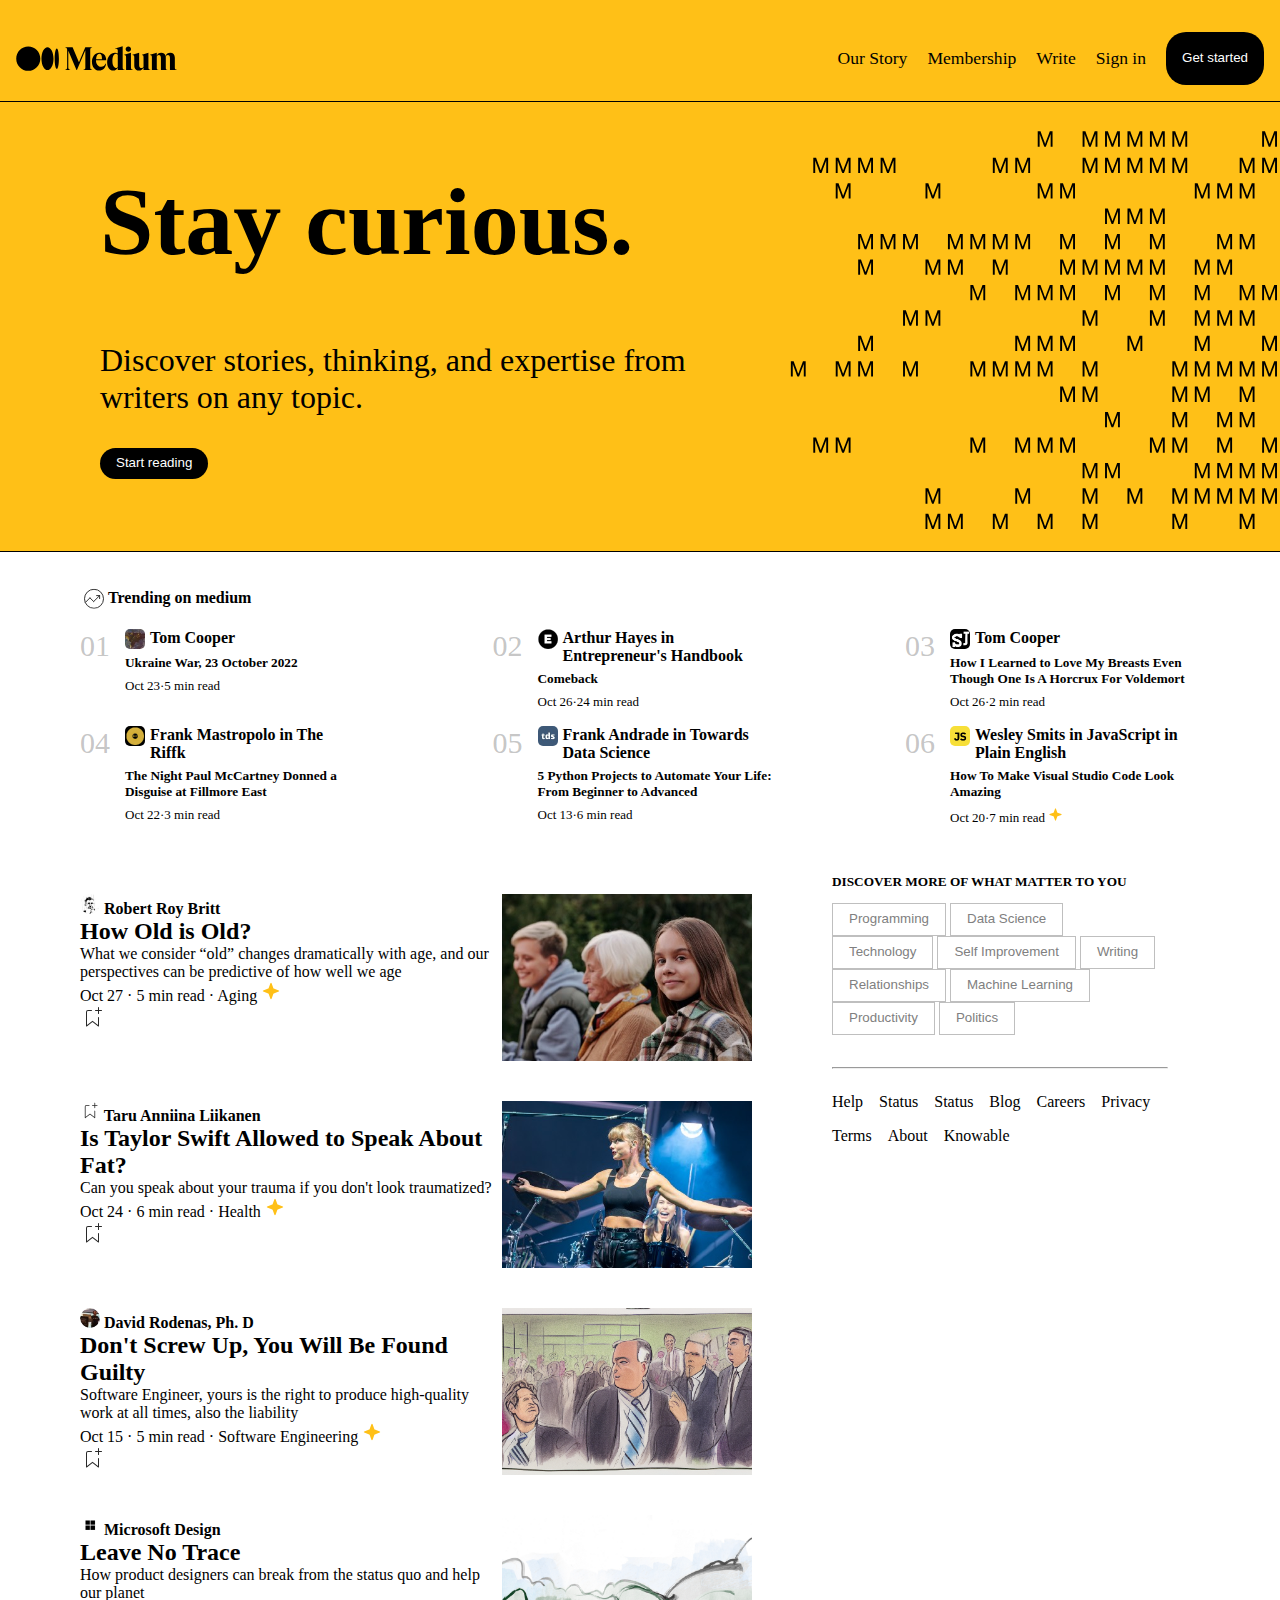
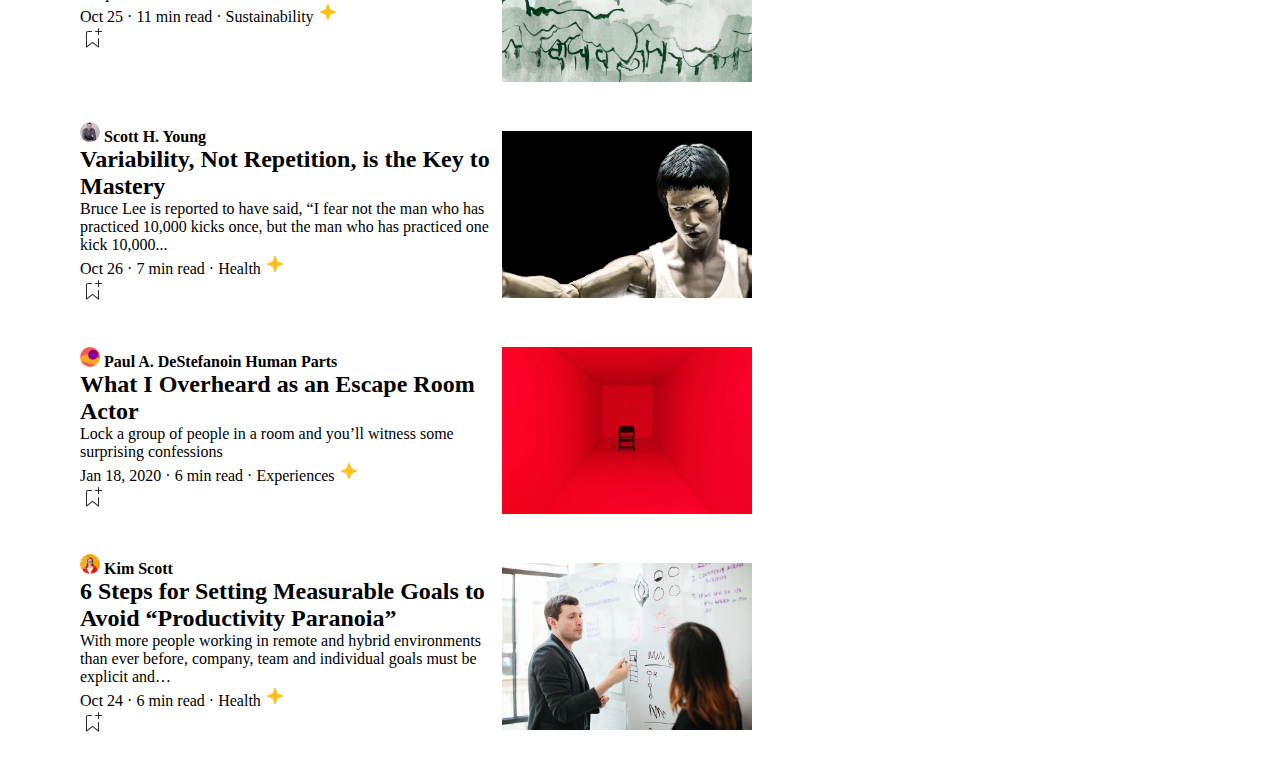
==== commit ed2c75d9: "update" ====
--- a/index.html
+++ b/index.html
@@ -10,6 +10,8 @@
       href="/S5-P-Medium-Clone-Start/assets/css/reset.css"
     /> -->
     <link rel="stylesheet" href="style.css" />
+    <link rel="stylesheet" href="./mediaQuery.css" />
+    <link rel="stylesheet" href="./index.js" />
   </head>
   <body>
     <header>
@@ -28,7 +30,6 @@
           <button>Get started</button>
         </div>
       </nav>
-      <hr />
       <div class="start">
         <div class="allStart">
           <h1>Stay curious.</h1>
@@ -56,7 +57,7 @@
             </head>
 
             <body>
-              <!-- ARTWORK con "M" ripetute -->
+              <!--  "M" ripetute -->
               <svg
                 xmlns="http://www.w3.org/2000/svg"
                 viewBox="0 0 585 462"
@@ -9456,7 +9457,7 @@
             <div class="write">
               <h4>
                 <img
-                  src="./S5-P-Medium-Clone-Start/assets/imgs/image09.jpeg"
+                  src="./S5-P-Medium-Clone-Start/assets/imgs/svg/bookmark.svg"
                   alt="foto"
                 />
                 Taru Anniina Liikanen
--- a/style.css
+++ b/style.css
@@ -1,7 +1,8 @@
 @import url("https://fonts.googleapis.com/css2?family=Spectral:wght@400;700&display=swap");
 header {
   background-color: #ffc017;
-  padding: 1em;
+  padding-top: 1em;
+  border-bottom: 1px solid black;
 }
 
 .mainNav {
@@ -17,7 +18,7 @@
   display: flex;
   justify-content: space-between;
   padding: 1em;
-  margin: 0 5em;
+  border-bottom: 1px solid black;
 }
 
 .mainNav ul {
@@ -33,6 +34,11 @@
 
 .menu {
   display: flex;
+}
+
+.start {
+  display: flex;
+  justify-content: space-between;
 }
 
 button {
@@ -47,21 +53,21 @@
   border-color: black;
 }
 
+.allStart {
+  width: 50%;
+  padding-left: 100px;
+}
+
 .allStart p {
   margin-bottom: 1em;
 }
 
-.start {
-  padding: 6em 0 6em 6em;
-  display: flex;
-}
-
 .start h1 {
   font-size: 96px;
 }
 
 /* .allM {
-  width: 100%;
+  justify-content: space-between;
 } */
 
 .start p {
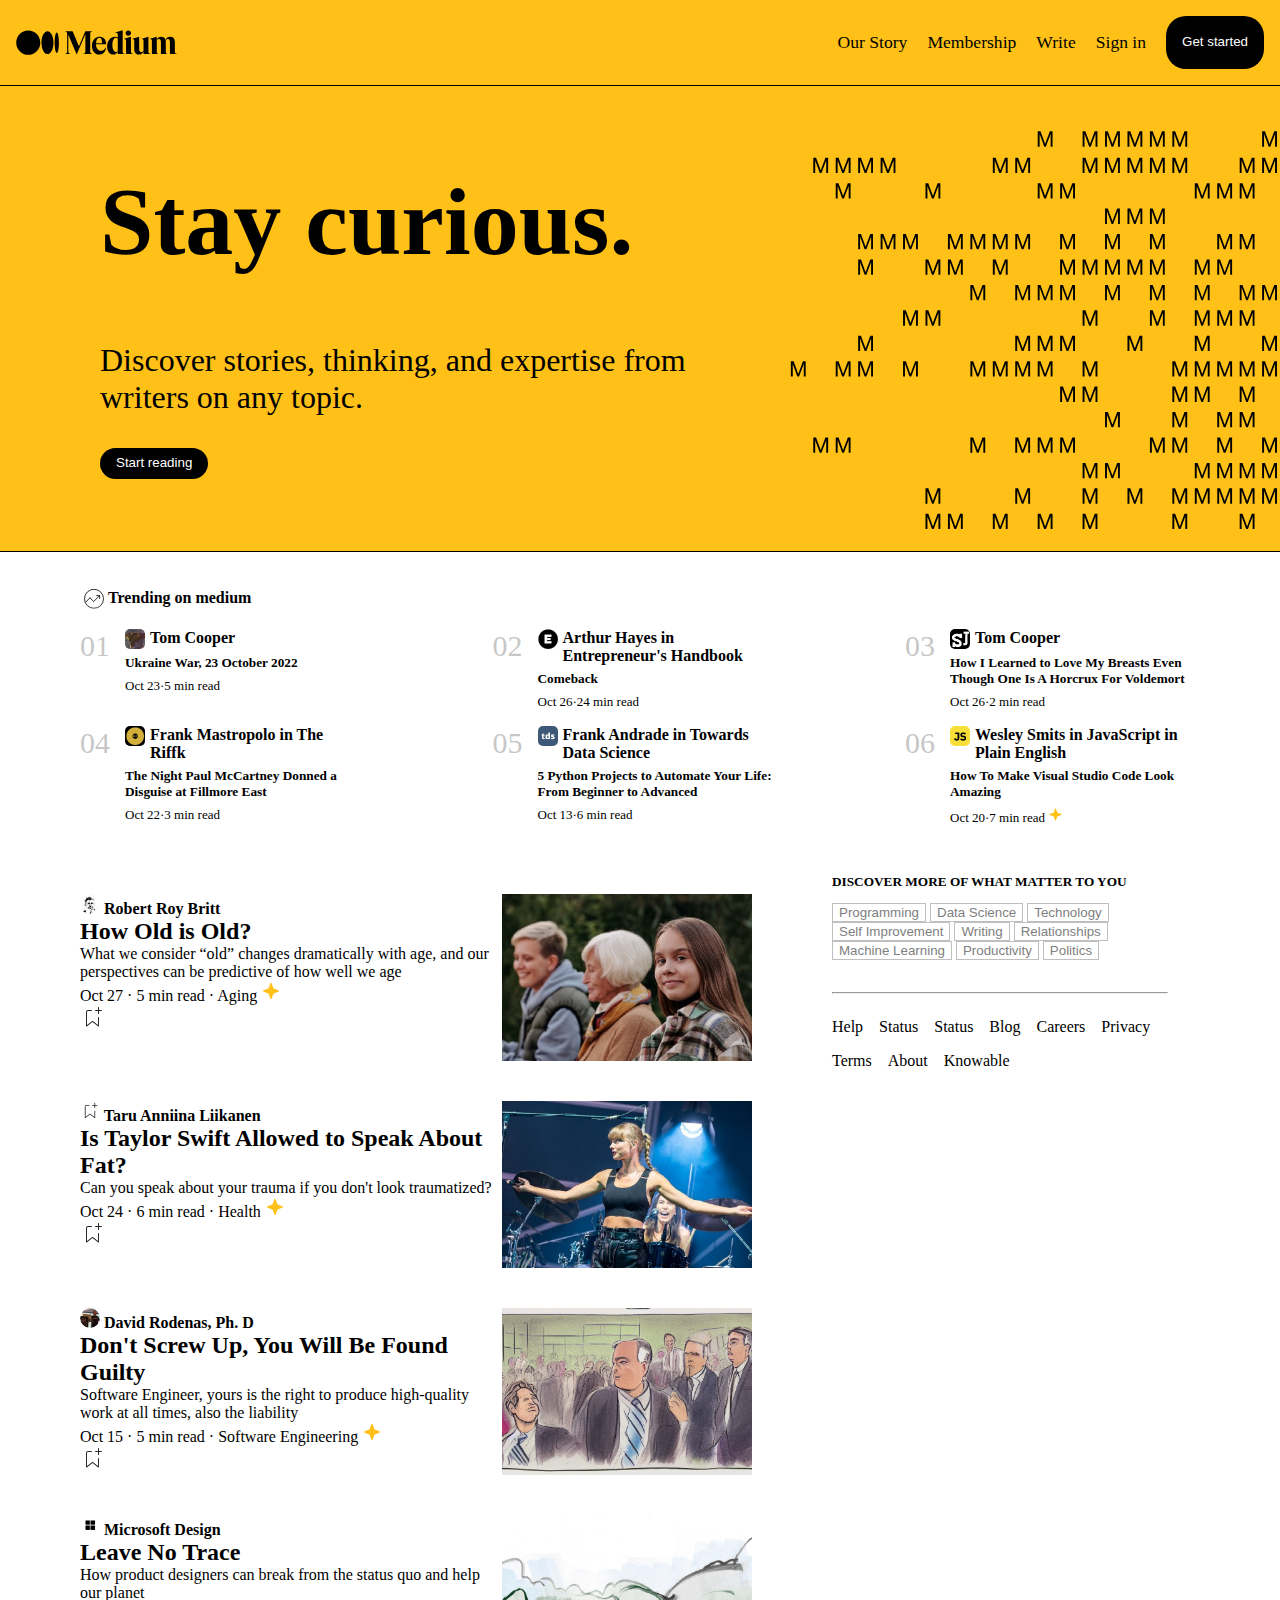
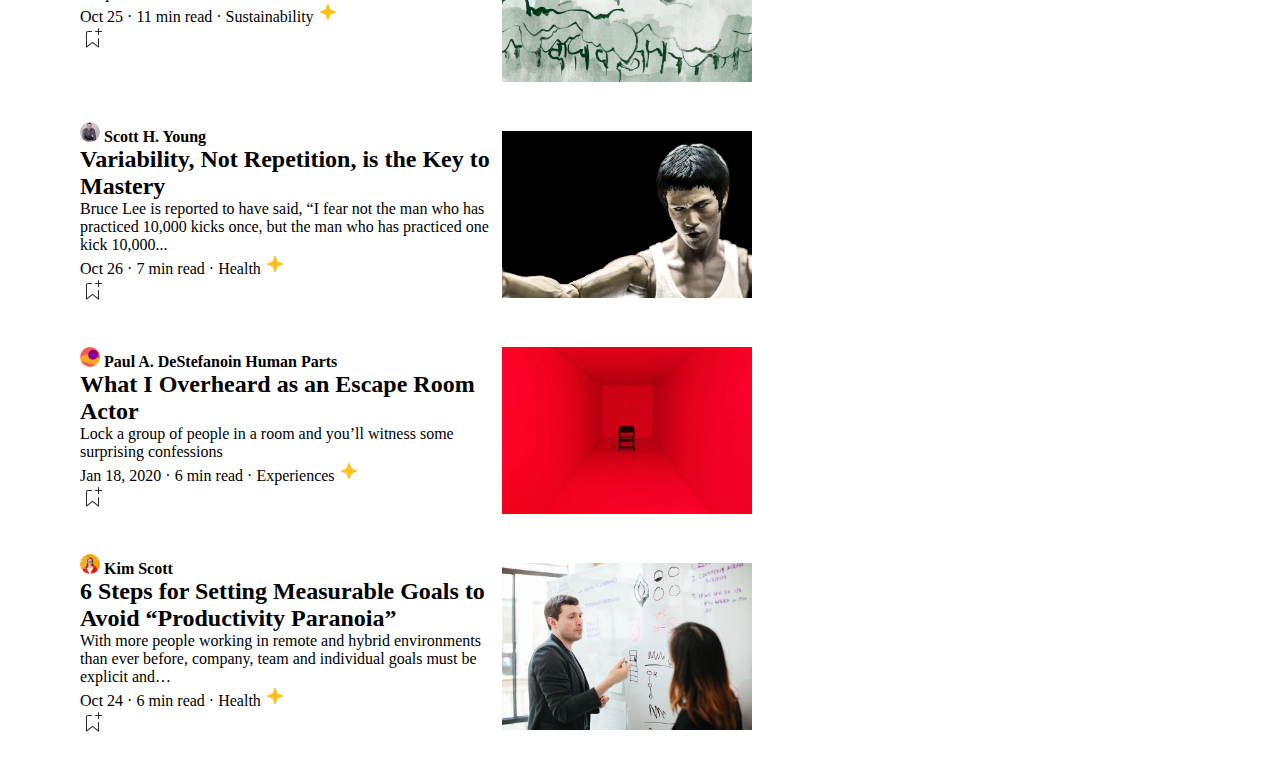
==== commit 6643bf8e: "update" ====
--- a/index.html
+++ b/index.html
@@ -10,33 +10,33 @@
       href="/S5-P-Medium-Clone-Start/assets/css/reset.css"
     /> -->
     <link rel="stylesheet" href="style.css" />
-    <link rel="stylesheet" href="./mediaQuery.css" />
     <link rel="stylesheet" href="./index.js" />
   </head>
   <body>
     <header>
-      <nav class="mainNav">
+      
         <img
           src="/S5-P-Medium-Clone-Start/assets/imgs/svg/logo.svg"
           alt="logo"
         />
-        <div class="menu">
+        <nav>
           <ul>
             <li>Our Story</li>
             <li>Membership</li>
             <li>Write</li>
             <li>Sign in</li>
           </ul>
-          <button>Get started</button>
-        </div>
-      </nav>
+          <button class="bottoni">Get started</button>
+        </nav>
+
+      </header>
       <div class="start">
         <div class="allStart">
           <h1>Stay curious.</h1>
           <p>
             Discover stories, thinking, and expertise from writers on any topic.
           </p>
-          <button>Start reading</button>
+          <button class="bottoni">Start reading</button>
         </div>
         <div class="allM">
           <!-- <iframe
@@ -9263,6 +9263,7 @@
               </svg>
             </body>
           </html>
+        </div>
           <!-- fine m -->
         </div>
       </div>
@@ -9698,6 +9699,7 @@
           </ul>
         </aside>
       </div>
+      <script src="./index.js"></script>
     </main>
   </body>
 </html>
--- a/style.css
+++ b/style.css
@@ -3,45 +3,46 @@
   background-color: #ffc017;
   padding-top: 1em;
   border-bottom: 1px solid black;
-}
-
-.mainNav {
   position: sticky;
   z-index: 10;
+  display: flex;
+  justify-content: space-between;
+  padding: 1em;
+  top: 0;
+}
+
+header.scrolled {
+  background-color: white;
 }
 
 body {
   margin: 0px;
 }
 
-.mainNav {
-  display: flex;
-  justify-content: space-between;
-  padding: 1em;
-  border-bottom: 1px solid black;
-}
-
-.mainNav ul {
+nav ul {
   list-style-type: none;
   display: flex;
 }
 
-.mainNav li {
+nav li {
   margin-right: 20px;
   font-size: 1.1em;
   cursor: pointer;
 }
 
-.menu {
+nav {
   display: flex;
 }
 
 .start {
   display: flex;
   justify-content: space-between;
-}
-
-button {
+  background-color: #ffc017;
+  padding-top: 1em;
+  border-bottom: 1px solid black;
+}
+
+.bottoni {
   border: none;
   background-color: black;
   color: white;
@@ -49,8 +50,8 @@
   padding: 7px 16px 9px;
 }
 
-header hr {
-  border-color: black;
+.bottoni:hover {
+  cursor: pointer;
 }
 
 .allStart {
@@ -88,9 +89,8 @@
 .reviews {
   display: flex;
   flex-wrap: wrap;
-  /* box-sizing: inherit; */
-  justify-content: space-between;
-  /* margin: 1.5em 0 0 0; */
+  justify-content: space-between;
+  cursor: pointer;
 }
 
 .trending {
@@ -149,6 +149,7 @@
 
 .tweet .description {
   display: block;
+  cursor: pointer;
 }
 
 .photo {
@@ -202,6 +203,7 @@
   padding: 20px 0;
 }
 #secondArticle .sezione .write {
+  cursor: pointer;
   align-self: stretch;
 }
 .write h5 {
@@ -238,6 +240,7 @@
 
 aside li {
   margin: 0.5em 1em 0.5em 0em;
+  cursor: pointer;
 }
 
 aside h5 {
